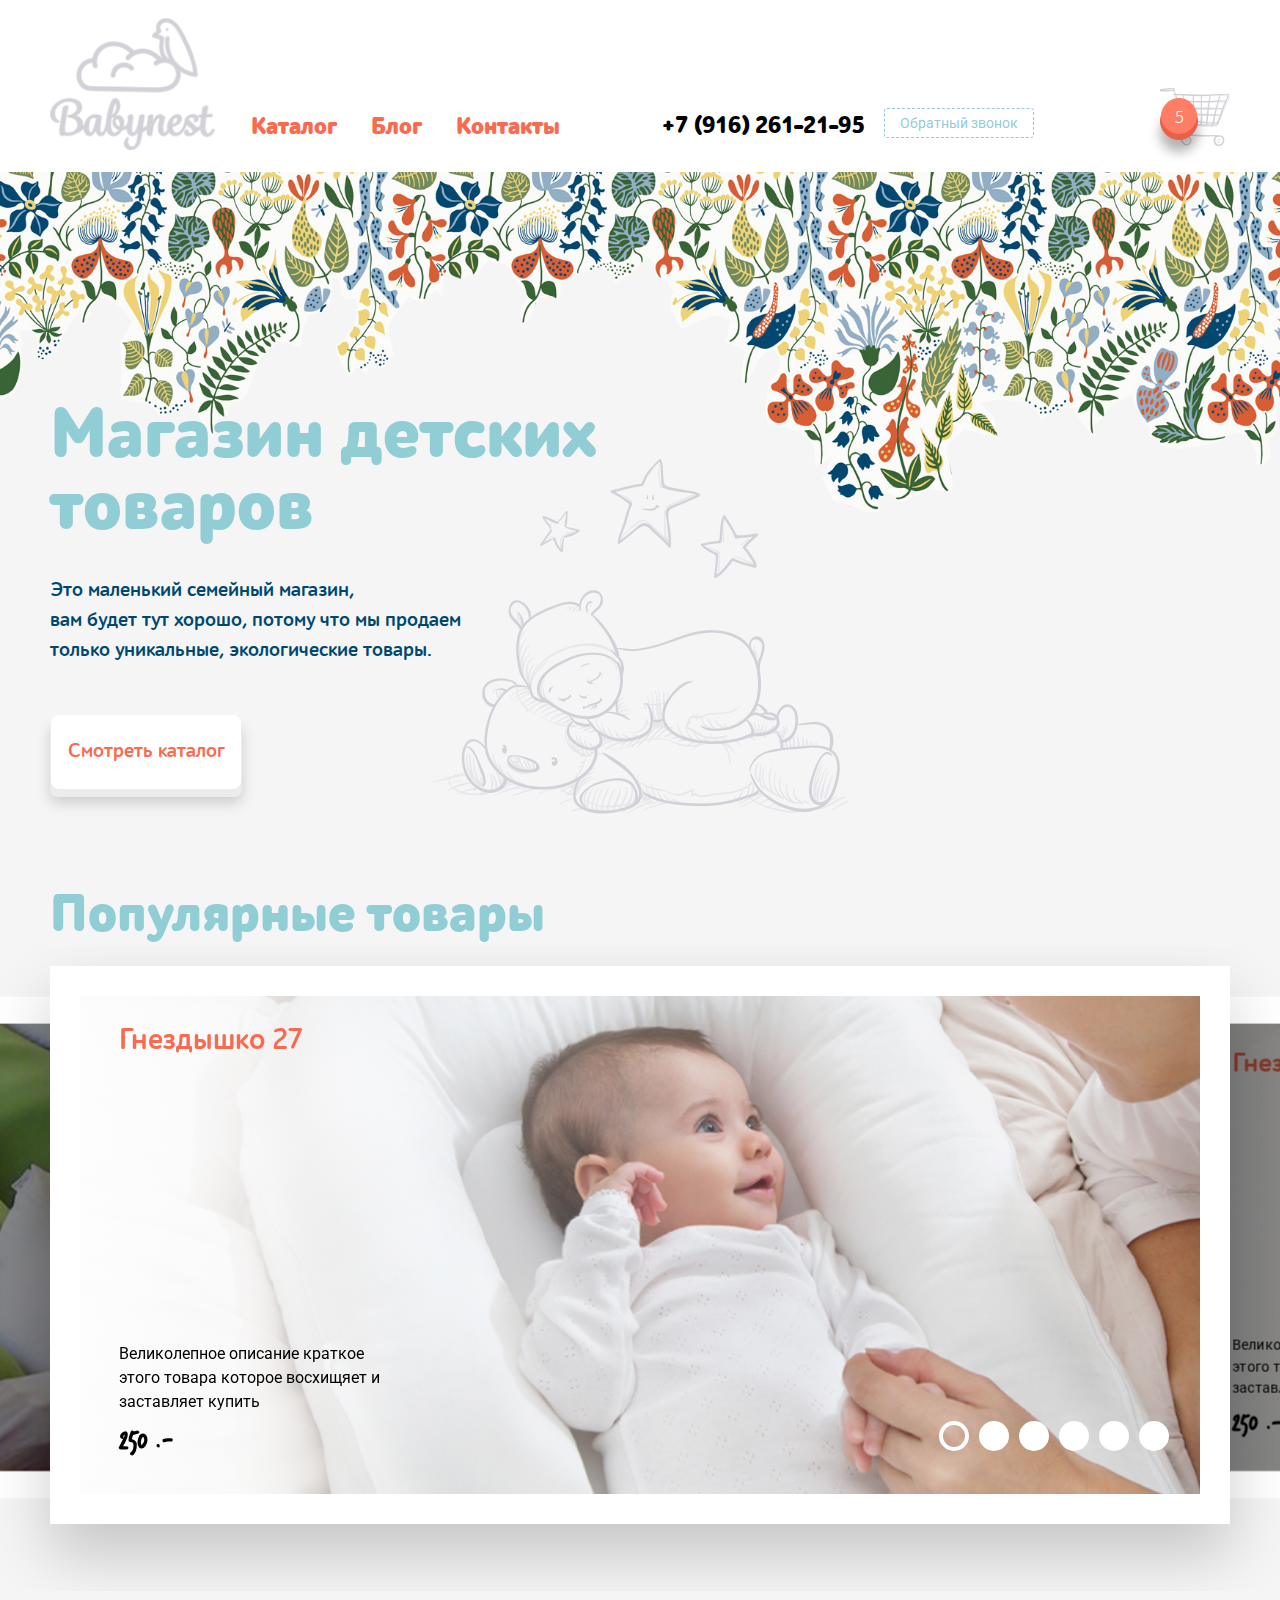
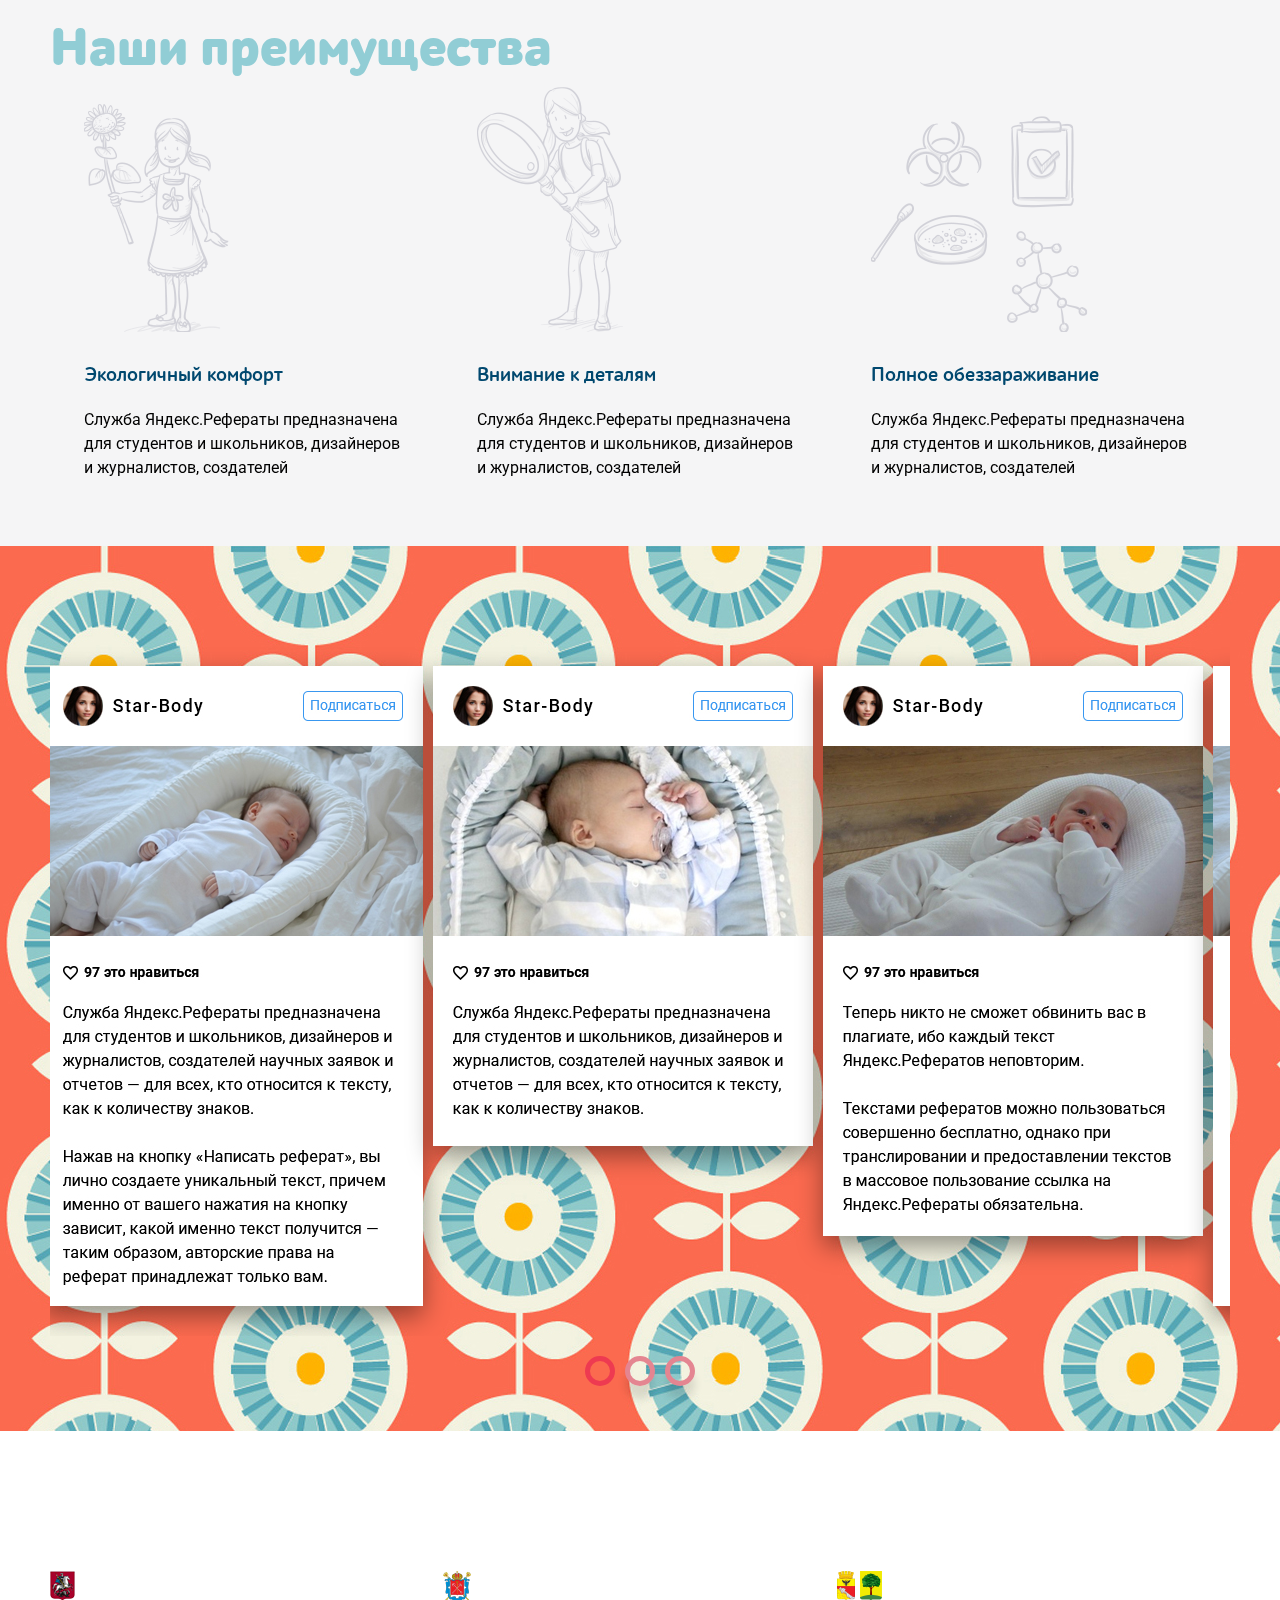
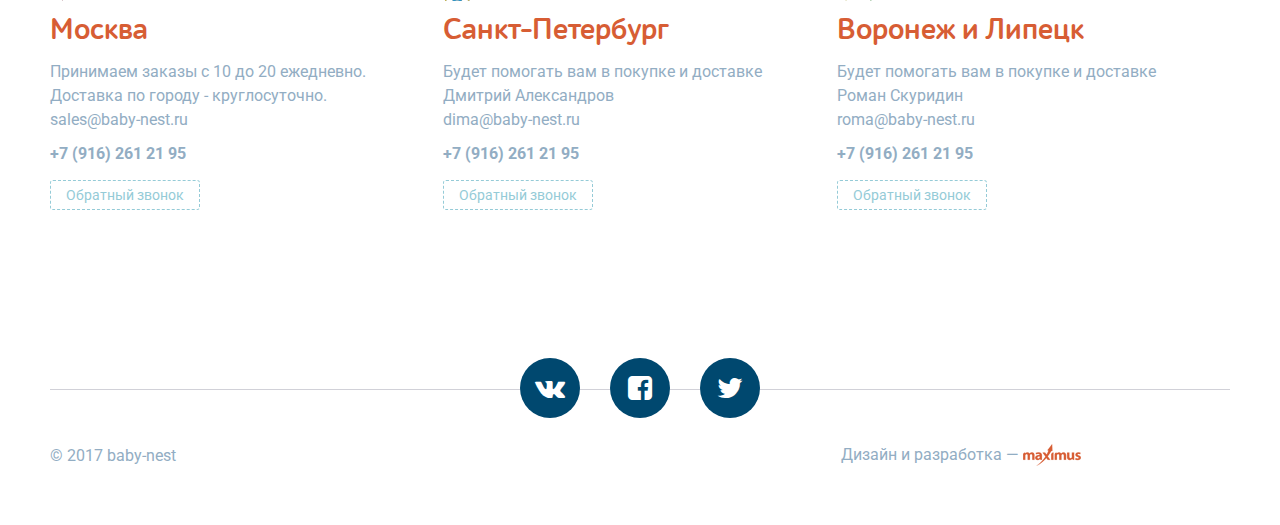
==== index.html @ c5a1c2c8 "Baby Nest" ====
<!DOCTYPE html>

<html lang="ru">

<head>

	<meta charset="utf-8">
	<meta http-equiv="X-UA-Compatible" content="IE=edge" >
	<meta name="viewport" content="width=device-width, initial-scale=1.0">
	<meta name="description" content="">
	<link href="https://fonts.googleapis.com/css?family=Roboto:400,500,700" rel="stylesheet">
	<link rel="stylesheet" type="text/css" href="css/style.css">
	<link rel="stylesheet" href="vendors/css/swiper.css">
	<link rel="stylesheet" type="text/css" href="css/responsive.css">
	<link rel="stylesheet" type="text/css" href="vendors/css/jquery.mCustomScrollbar.css">
	<link rel="stylesheet" type="text/css" href="vendors/css/animate.css">
	<!-- <link rel="stylesheet" href="vendors/css/swiper.css"> -->
	<link rel="stylesheet" type="text/css" href="css/font-awesome.css">	
	<link rel="stylesheet" type="text/css" href="slick/slick.css">
	<link rel="stylesheet" href="vendors/css/select2.css" >
	<script type="text/javascript" src="vendors/js/jquery.js"></script>
	<script type="text/javascript" src="vendors/js/swiper.js"></script>
	<script type="text/javascript" src="slick/slick.js"></script>
	<script type="text/javascript" src="vendors/js/placeholders.js"></script>
	<script type="text/javascript" src="vendors/js/isotope-docs.min.js"></script>
	<script type="text/javascript" src="vendors/js/jquery.mCustomScrollbar.concat.min.js"></script>
	<script src="vendors/js/select2.js"></script>
	<script type="text/javascript" src="vendors/js/wow.min.js"></script>
	<script>new WOW().init();</script>
	<link rel="icon" type="image/png" href="favicon/favicon.ico" sizes="16x16">	
	<title>Baby Nest</title>

</head>

<body>

<div class="wrapper">

	<!-- Header -->

	<header>

		<div class="header">

			<div class="row offset-ziro">
				
				<div class="col col-1">

					<a href="#" class="logo">
						<img src="img/logo.png" alt="">
					</a>

				</div>

				<div class="col col-2">
				
					<div class="main-nav-block scroll">
						<ul class="main-nav">
							<li><a href="#">Каталог</a></li>
							<li><a href="#">Блог</a></li>
							<li><a href="#">Контакты</a></li>
						</ul>
					</div>

					<div class="respmenubtn-box">									
						<button class="respmenubtn">							
							<span></span>
							<span></span>
							<span></span>
						</button>
					</div>

				</div>

				<div class="col col-3">
				
					<a class="tel-link" href="tel:+79162612195">+7 (916) 261-21-95</a>
					<button type="button" class="call-back-btn show_popup" data-popup = "callback_popup">Обратный звонок</button>

				</div>

				<div class="col col-4">
				
					<a href="#" class="bascket-block">
						<div class="count-bascket-googds">
							<div class="inner-circle">
								<p class="count-googds">5</p>
							</div>
						</div>
						<i class="bascket-icon"></i>
					</a>

				</div>

			</div>

		</div>
								
	</header>

	<!-- /Header -->

	<!-- Popups -->

	<div class="popups-section">
		<div class="popup-bg"></div>
		<div class="popup-block offset-ziro" data-popup-name="callback_popup">
			<div class="center-block">
				<div class="popup scroll">

					<h2>Перезвонить?</h2>

					<h3>Ваши данные:</h3>

					<div class="input-field">
						<input type="text" placeholder="ФИО">
					</div>

					<div class="input-field">
						<input type="tel" placeholder="Телефон">
					</div>

					<div class="radio_btns-block">
						
						<h3>Желательное время звонка:</h3>

						<div class="radio-box">									
							<input type="radio" name="delivery_method_1" id="callback_popup_radio_1">
							<label for="callback_popup_radio_1">В певрвой половине дня</label>
						</div>

						<div class="radio-box">								
							<input type="radio" name="delivery_method_1" id="callback_popup_radio_2" checked>
							<label for="callback_popup_radio_2">Во второй</label>
						</div>

					</div>

					<div class="card-btns z-2">
						<a href="#" class="transparent-pill">Отмена</a>
						<a href="#" class="white-pill"><span>Отправить</span></a>
					</div>

				</div>
			</div>
		</div>
	</div>

	<!-- /Popups -->

		<!-- Content -->
			<div class="content">

			<!-- Section 1 Main Page -->

				<section class="promo-sect padding-ziro">
					
					<div class="shape-sect-box">
						<div class="moving_bg"></div>
					</div>

					<div class="row">

						<div class="h1-group">
							<h1>Магазин детских<br> товаров</h1>
							<p class="h1-descript">Это маленький семейный магазин,<br /> вам будет тут хорошо, потому что мы продаем только уникальные, экологические товары.</p>

							<a href="#" class="white-pill"><span>Смотреть каталог</span></a>

						</div>

					</div>

					<div class="float-img-box">
						<img class="float-elem" src="img/float_images/image_01.png" alt="" />
					</div>

				</section>

			<!-- /Section 1 Main Page -->

			<!-- Section 2 Main Page -->

				<section class="main-slider-sect">

					<div class="row">
						<h2>Популярные товары</h2>
					</div>					

					<div class="main-slider-box swiper-container">

						<div class="main-slider swiper-wrapper">

							<a href="#" class="promo-block slide swiper-slide">
								<img src="img/main_slider/slide_01.jpg" alt="" />
								<div class="promo-block-content">
									<h3>Гнездышко 27</h3>
									<div class="bottom-block">
										<p>Великолепное описание краткое этого товара которое восхищяет и заставляет купить</p>
										<p class="good-price">250 .-</p>
									</div>
								</div>
							</a>

							<a href="#" class="promo-block slide swiper-slide">
								<img src="img/main_slider/slide_02.jpg" alt="" />
								<div class="promo-block-content">
									<h3>Гнездышко 27</h3>
									<div class="bottom-block">
										<p>Великолепное описание краткое этого товара которое восхищяет и заставляет купить</p>
										<p class="good-price">250 .-</p>
									</div>
								</div>
							</a>

							<a href="#" class="promo-block slide swiper-slide">
								<img src="img/main_slider/slide_03.jpg" alt="" />
								<div class="promo-block-content">
									<h3>Гнездышко 27</h3>
									<div class="bottom-block">
										<p>Великолепное описание краткое этого товара которое восхищяет и заставляет купить</p>
										<p class="good-price">250 .-</p>
									</div>
								</div>
							</a>

							<a href="#" class="promo-block slide swiper-slide">
								<img src="img/main_slider/slide_01.jpg" alt="" />
								<div class="promo-block-content">
									<h3>Гнездышко 27</h3>
									<div class="bottom-block">
										<p>Великолепное описание краткое этого товара которое восхищяет и заставляет купить</p>
										<p class="good-price">250 .-</p>
									</div>
								</div>
							</a>

							<a href="#" class="promo-block slide swiper-slide">
								<img src="img/main_slider/slide_02.jpg" alt="" />
								<div class="promo-block-content">
									<h3>Гнездышко 27</h3>
									<div class="bottom-block">
										<p>Великолепное описание краткое этого товара которое восхищяет и заставляет купить</p>
										<p class="good-price">250 .-</p>
									</div>
								</div>
							</a>

							<a href="#" class="promo-block slide swiper-slide">
								<img src="img/main_slider/slide_03.jpg" alt="" />
								<div class="promo-block-content">
									<h3>Гнездышко 27</h3>
									<div class="bottom-block">
										<p>Великолепное описание краткое этого товара которое восхищяет и заставляет купить</p>
										<p class="good-price">250 .-</p>
									</div>
								</div>
							</a>

						</div>

						<div class="swiper-pagination row"></div>

					</div>

				</section>

			<!-- /Section 2 Main Page -->

			<!-- Section 3 Main Page -->

				<section>

					<div class="row">

						<h2>Наши преимущества</h2>

						<div class="thumbnails advantages-thumbnails offset-ziro">

							<div class="thumbnail">
								<div class="inner">
									<div class="icon-box">
										<img src="img/float_images/image_02.png" alt="" />
									</div>
									<p class="p-1">Экологичный комфорт</p>
									<p>Служба Яндекс.Рефераты предназначена для студентов и школьников, дизайнеров и журналистов, создателей</p>
								</div>
							</div>

							<div class="thumbnail">
								<div class="inner">
									<div class="icon-box">
										<img src="img/float_images/image_03.png" alt="" />
									</div>
									<p class="p-1">Внимание к деталям</p>
									<p>Служба Яндекс.Рефераты предназначена для студентов и школьников, дизайнеров и журналистов, создателей</p>
								</div>
							</div>

							<div class="thumbnail">
								<div class="inner">
									<div class="icon-box">
										<img src="img/float_images/image_04.png" alt="" />
									</div>
									<p class="p-1">Полное обеззараживание</p>
									<p>Служба Яндекс.Рефераты предназначена для студентов и школьников, дизайнеров и журналистов, создателей</p>
								</div>
							</div>

						</div>

					</div>

				</section>

			<!-- /Section 3 Main Page -->

			<!-- Section 4 Main Page -->

				<section class="feedback-sect">

					<div class="row">

 						<div class="feedback_slider-block">

							<div class="feedback_slider feedback_slider_1">

								<div class="slide">									
									<img src="img/feedback_slider/image_01.jpg" alt="" />
								</div>

								<div class="slide">
									<img src="img/feedback_slider/image_02.jpg" alt="" />
								</div>

								<div class="slide">
									<img src="img/feedback_slider/image_03.jpg" alt="" />
								</div>

								<div class="slide">									
									<img src="img/feedback_slider/image_01.jpg" alt="" />
								</div>

								<div class="slide">
									<img src="img/feedback_slider/image_02.jpg" alt="" />
								</div>

								<div class="slide">
									<img src="img/feedback_slider/image_03.jpg" alt="" />
								</div>
								
							</div>

						</div>

					</div>

				</section>

			<!-- /Section 4 Main Page -->

			<!-- Section 5 Main Page -->

				<section class="contacts-sect">

					<div class="row">

						<div class="thumbnails contacts-thumbnails offset-ziro">
							
							<div class="thumbnail">
								<div class="inner">
									<div>
										<div class="city-coat-box">
											<img src="img/contacts/city_coat_01.png" alt="">
										</div>
									</div>
									<div class="contacts-th-contacts">
										<p class="p-1">Москва</p>
										<p>Принимаем заказы с 10 до 20 ежедневно. Доставка по городу - круглосуточно.<br /> <a href="mailto:sales@baby-nest.ru">sales@baby-nest.ru</a></p>
										<a href="tel:+79162612195" class="contact-th-link">+7 (916) 261 21 95</a>
										<br />
										<button type="button" class="call-back-btn">Обратный звонок</button>
									</div>
								</div>
							</div>

							<div class="thumbnail">
								<div class="inner">
									<div>
										<div class="city-coat-box">
											<img src="img/contacts/city_coat_02.png" alt="">
										</div>
									</div>
									<div class="contacts-th-contacts">
										<p class="p-1">Санкт-Петербург</p>
										<p>Будет помогать вам в покупке и доставке Дмитрий Александров<br /> <a href="mailto:dima@baby-nest.ru">dima@baby-nest.ru</a></p>
										<a href="tel:+79162612195" class="contact-th-link">+7 (916) 261 21 95</a>
										<br />
										<button type="button" class="call-back-btn">Обратный звонок</button>
									</div>
								</div>
							</div>

							<div class="thumbnail">
								<div class="inner">
									<div>
										<div class="city-coat-box">
											<img src="img/contacts/city_coat_03.png" alt="">
										</div>
										<div class="city-coat-box">
											<img src="img/contacts/city_coat_04.png" alt="">
										</div>
									</div>
									<div class="contacts-th-contacts">
										<p class="p-1">Воронеж и Липецк</p>
										<p>Будет помогать вам в покупке и доставке Роман Скуридин<br /> <a href="mailto:sales@baby-nest.ru">roma@baby-nest.ru</a></p>
										<a href="tel:+79162612195" class="contact-th-link">+7 (916) 261 21 95</a>
										<br />
										<button type="button" class="call-back-btn">Обратный звонок</button>
									</div>
								</div>
							</div>

						</div>

					</div>

				</section>

			<!-- /Section 5 Main Page -->

			</div>
		<!-- /Content -->

		<!-- Footer -->

		<footer>
			
			<div class="footer">
				
				<div class="row">

					<div>
						
						<ul class="socials-list">
							<li><a href="#"><i class="fa fa-vk" aria-hidden="true"></i></a></li>
							<li><a href="#"><i class="fa fa-facebook-square" aria-hidden="true"></i></a></li>
							<li><a href="#"><i class="fa fa-twitter" aria-hidden="true"></i></a></li>
						</ul>

					</div>

					<div class="bottom-row offset-ziro">
						<div class="col col-1">
							<p>&copy; 2017 baby-nest</p>
						</div>
						<div class="col col-2">
							<p>Дизайн и разработка — <a href="#" class="maximus"></a></p>
						</div>
					</div>

				</div>

			</div>			

		</footer>

		<!-- /Footer -->

		<script src="js/scripts.js"></script>

		<script>

			(function($){

				$(window).on("load",function(){

					$(".scroll").mCustomScrollbar();

				});

			})(jQuery);	

			 var mySwiper = new Swiper('.swiper-container', {
			    loop: true,
			    speed: 1400,
			    pagination: $(".swiper-pagination"),
			    paginationClickable: true,
			    effect: 'coverflow',
		        grabCursor: true,
		        centeredSlides: true,
		        slidesPerView: 'auto',
		        coverflow: {
		            rotate: 0,
		            stretch: 0,
		            depth: 135,
		            modifier: 1,
		            slideShadows : true
		        }
			  });

			 $(".feedback_slider_1").not('.slick-initialized').slick({
				dots: true,
				arrows: false,
				speed: 800,
				slidesToShow: 3,
				slidesToScroll: 2,
				autoplay: true,
				autoplaySpeed: 7000,
				 responsive: [
				    {
				      breakpoint: 1200,
				      settings: {
				        slidesToShow: 2,
				        slidesToScroll: 1
				      }
				    },
				    {
				      breakpoint: 480,
				      settings: {
				        slidesToShow: 1,
				        slidesToScroll: 1
				      }
				    }
				  ]
			});

		</script>
	
	</div>

</body>
</html>
---- css/style.css ----
@charset "utf-8";

/*------------------*/
/*-- Fonts --*/
/*------------------*/

@font-face {
    font-family: "ALSSchlangesans";
    src: url("../fonts/ALSSchlangesans.eot");
    src: url("../fonts/ALSSchlangesans.eot?#iefix") format("embedded-opentype"),
        url("../fonts/ALSSchlangesans.woff2") format("woff2"),
        url("../fonts/ALSSchlangesans.woff") format("woff"),
        url("../fonts/ALSSchlangesans.ttf") format("truetype"),
        url("../fonts/ALSSchlangesans.svg#ALSSchlangesans") format("svg");
    font-weight: normal;
    font-style: normal;
}


@font-face {
    font-family: "ALSSchlangesans";
    src: url("../fonts/ALSSchlangesans-Black.eot");
    src: url("../fonts/ALSSchlangesans-Black.eot?#iefix") format("embedded-opentype"),
        url("../fonts/ALSSchlangesans-Black.woff2") format("woff2"),
        url("../fonts/ALSSchlangesans-Black.woff") format("woff"),
        url("../fonts/ALSSchlangesans-Black.ttf") format("truetype"),
        url("../fonts/ALSSchlangesans-Black.svg#ALSSchlangesans-Black") format("svg");
    font-weight: 900;
    font-style: normal;
}

@font-face {
    font-family: "ALSSchlangesans";
    src: url("../fonts/ALSSchlangesans-Bold.eot");
    src: url("../fonts/ALSSchlangesans-Bold.eot?#iefix") format("embedded-opentype"),
        url("../fonts/ALSSchlangesans-Bold.woff2") format("woff2"),
        url("../fonts/ALSSchlangesans-Bold.woff") format("woff"),
        url("../fonts/ALSSchlangesans-Bold.ttf") format("truetype"),
        url("../fonts/ALSSchlangesans-Bold.svg#ALSSchlangesans-Bold") format("svg");
    font-weight: bold;
    font-style: normal;
}

@font-face {
    font-family: "Verveine Corp";
    src: url("../fonts/VerveineCorp.eot");
    src: url("../fonts/VerveineCorp.eot?#iefix") format("embedded-opentype"),
        url("../fonts/VerveineCorp.woff2") format("woff2"),
        url("../fonts/VerveineCorp.woff") format("woff"),
        url("../fonts/VerveineCorp.ttf") format("truetype"),
        url("../fonts/VerveineCorp.svg#VerveineCorp") format("svg");
    font-weight: normal;
    font-style: normal;
}



/*-------------------------------------------*/
/* BASIC SETUP */
/*-------------------------------------------*/

* {
    margin: 0;
    padding: 0;
    -webkit-box-sizing: border-box;
    -moz-box-sizing: border-box;
    box-sizing: border-box;
}

html {
    color: #000000;
    font-size: 13px;
    line-height: 21px;
}


html,
body {
    min-height: 100%;
    min-width: 100%;
}

body {
    font-size: 15px;
    line-height: 20px;
    color: #333333;
    background: rgba(245, 245, 246, 1);
}

.wrapper {
    min-height: 100%;
    min-width: 100%;
    position: relative;
    z-index: 2;
}

.content {
    display: block;
    position: relative;
    height: 100%;
    min-height: 100%;
    min-width: 100%;
}

.floats-elements {
    display: block;
    width: 100%;
    height: 100%;
    position: absolute;
    top: 0;
    left: 0;
    overflow: hidden;
}


.clearfix:after {
    content: "."; 
    display: block; 
    height: 0; 
    clear: both; 
    visibility: hidden;
}

.clearfix {display: inline-block;}

* html .clearfix {height: 1%;}
.clearfix {display: block;}

* html .clearfix             { zoom: 1; }
*:first-child+html .clearfix { zoom: 1; }



::-webkit-input-placeholder {color:#ffffff;}
::-moz-placeholder          {color:#ffffff;}
:-moz-placeholder           {color:#ffffff;}
:-ms-input-placeholder      {color:#ffffff;}

input,
textarea,
button,
select,
a,
img {
    outline: none;
}

select {
    -webkit-appearance: none;
    appearance: none;
    text-indent: 0.01px;
    text-overflow: "";
}

select.padding-ziro {
    padding: 0;
}

*::-ms-expand { display: none; }

input::-webkit-outer-spin-button,
input::-webkit-inner-spin-button {
    -webkit-appearance: none;
}

input[type="number"] {
    -moz-appearance: textfield;
}

textarea {
    resize: none;
    overflow: auto;
}

input::-webkit-input-placeholder       {opacity: 1; transition: opacity .3s ease;}
input::-moz-placeholder                {opacity: 1; transition: opacity .3s ease;}
input:-moz-placeholder                 {opacity: 1; transition: opacity .3s ease;}
input:-ms-input-placeholder            {opacity: 1; transition: opacity .3s ease;}
input:focus::-webkit-input-placeholder {opacity: 0; transition: opacity .3s ease;}
input:focus::-moz-placeholder          {opacity: 0; transition: opacity .3s ease;}
input:focus:-moz-placeholder           {opacity: 0; transition: opacity .3s ease;}
input:focus:-ms-input-placeholder      {opacity: 0; transition: opacity .3s ease;}

textarea::-webkit-input-placeholder       {opacity: 1; transition: opacity .3s ease;}
textarea::-moz-placeholder                {opacity: 1; transition: opacity .3s ease;}
textarea:-moz-placeholder                 {opacity: 1; transition: opacity .3s ease;}
textarea:-ms-input-placeholder            {opacity: 1; transition: opacity .3s ease;}
textarea:focus::-webkit-input-placeholder {opacity: 0; transition: opacity .3s ease;}
textarea:focus::-moz-placeholder          {opacity: 0; transition: opacity .3s ease;}
textarea:focus:-moz-placeholder           {opacity: 0; transition: opacity .3s ease;}
textarea:focus:-ms-input-placeholder      {opacity: 0; transition: opacity .3s ease;}

.animation-delay-onload {
    -webkit-animation-delay: 1s;
    -moz-animation-delay: 1s;
    -o-animation-delay: 1s;
    animation-delay: 1s;
}

.animation-delay {
    -webkit-animation-delay: .3s;
    -moz-animation-delay: .3s;
    -o-animation-delay: .3s;
    animation-delay: .3s;
}

/*-------------------------------------------*/
/* ----- DEFAULT STYLES ------ */
/*-------------------------------------------*/

section {
    position: relative;
    padding: 30px 0;
    z-index: 2;
}

h1 {
    font-family: "ALSSchlangesans", Verdana, Arial, sans-serif;
    font-size: 72px;
    line-height: 72px;
    font-weight: 900;
    color: #91cdd5;
    padding: 5px 0;
}

h2 {
    font-family: "ALSSchlangesans", Verdana, Arial, sans-serif;
    font-size: 54px;
    line-height: 59px;
    font-weight: 900;
    color: #91cdd5;
}

p {
    font-family: "Roboto", Verdana, Arial, sans-serif;
    font-size: 16px;
    line-height: 24px;
    font-weight: normal;
    color: #000000;
    padding: 12px 0;
}

p.date {
    font-weight: bold;
}

ol li {
    font-family: "Roboto", Verdana, Arial, sans-serif;
    font-size: 16px;
    line-height: 23px;
    font-weight: normal;
    color: #000000;
    padding: 11px 0;
}

ol li:before {
    display: inline-block;
    vertical-align: top;
    content: "";
    width: 16px;
    height: 12px;
    position: relative;
    top: 3px;
    margin: 0 8px 0 0;
    background-image: url(../img/list_style_mark_sprite.png);
    background-position: left -3px;
    background-repeat: no-repeat;
}

ol li:nth-child(4n+1):before {
    background-position: left -3px;
}

ol li:nth-child(4n+2):before {
    background-position: left -75px;
}

ol li:nth-child(4n+3):before {
    background-position: left -195px;
}

ol li:nth-child(4n+4):before {
    background-position: left -290px;
}

li {
    list-style: none;
}

a {
    text-decoration: none;
}

img {
    outline: none;
    border: 1px solid transparent;
    border: 1px solid transparent;
    border-width: 0;
    border: none;
}

button:hover,
button:active,
a:hover,
a:active {
    -webkit-tap-highlight-color: rgba(0,0,0,0); 
    -webkit-tap-highlight-color: transparent;
}

select {
    position: relative;
    z-index: 2;
}

/*-------------------------------------------*/
/* ----- REUSABLE COMPONENTS ------ */
/*-------------------------------------------*/

.row {
    padding: 0;
    max-width: 1180px;
    margin: 0 auto;
}

.offset-ziro {
    font-size: 0;
    line-height: 0;
}

.left {
    float: left;
}

.right {
    float: right;
}

.align-center {
    text-align: center;
}

.z-2 {
    position: relative;
    z-index: 2;
}

.bottom-shadow {
    /*background: rgba(245, 245, 246, 1);*/
    position: relative;
    padding-bottom: 0;
}

.bottom-shadow .row {
    position: relative;
    z-index: 2;
    padding-bottom: 81px;
    background: rgba(245, 245, 246, 1);
}

.bottom-shadow:after {
    display: block;
    content: "";
    width: 84%;
    max-width: 980px;
    height: 20px;
    border-radius: 50%;
    position: relative;
    bottom: 11px;
    margin: 0 auto;
    background: -moz-linear-gradient(top, rgba(0,0,0,0.15) 0%, rgba(0,0,0,0.1) 30%, rgba(0,0,0,0) 100%);
    background: -webkit-linear-gradient(top, rgba(0,0,0,0.15) 0%,rgba(0,0,0,0.1) 30%,rgba(0,0,0,0) 100%);
    background: linear-gradient(to bottom, rgba(0,0,0,0.15) 0%,rgba(0,0,0,0.1) 30%,rgba(0,0,0,0) 100%);
    filter: progid:DXImageTransform.Microsoft.gradient( startColorstr='#4d000000', endColorstr='#00000000',GradientType=0 );
}

/*-- Breadcrumbs --*/

.breadcrumbs-sect {
    padding-top: 2px;
    padding-bottom: 5px;
}

.breadcrumbs-list {

}

.breadcrumbs-list li {
    display: inline-block;
    vertical-align: top;
}

.breadcrumbs-list li:after {
    display: inline-block;
    vertical-align: baseline;
    margin: 0 1px 0 3px;
    content: "\2f";
    font-family: "Roboto", Verdana, Arial, sans-serif;
    font-size: 14px;
    line-height: 14px;
    font-weight: normal;
    color: #92adc3;
}

.breadcrumbs-list li a {
    font-family: "Roboto", Verdana, Arial, sans-serif;
    font-size: 14px;
    line-height: 14px;
    font-weight: normal;
    color: #92adc3;
    margin: 5px 0;
    border-bottom: 1px solid transparent;

    -webkit-transition-property: border-bottom;
    -webkit-transition-duration: .3s;
    -webkit-transition-timing-function: ease;

    -moz-transition-property: border-bottom;
    -moz-transition-duration: .3s;
    -moz-transition-timing-function: ease;

    -ms-transition-property: border-bottom;
    -ms-transition-duration: .3s;
    -ms-transition-timing-function: ease;

    -o-transition-property: border-bottom;
    -o-transition-duration: .3s;
    -o-transition-timing-function: ease;

    transition-property: border-bottom;
    transition-duration: .3s;
    transition-timing-function: ease;
}

.breadcrumbs-list li a:link,
.breadcrumbs-list li a:visited {
    border-bottom: 1px solid transparent;
}

.breadcrumbs-list li a.active,
.breadcrumbs-list li a:active {
    border-bottom: 1px solid #92adc3;
}

.breadcrumbs-list li a:hover {
    border-bottom: 1px solid #92adc3;
}

/*-- /Breadcrumbs --*/

/*-- Slick Pagination --*/

.slick-dots {
    display: block;
    width: 100%;
    padding: 30px 0px;
    text-align: center;
}

.slick-dots li {
    display: inline-block;
    vertical-align: top;
    opacity: 1;
    width: 30px;
    height: 30px;
    cursor: pointer;
    margin: 5px;
    cursor: pointer;
    -webkit-border-radius: 50%;
    -moz-border-radius: 50%;
    -ms-border-radius: 50%;
    -o-border-radius: 50%;
    border-radius: 50%;
    border: 4px solid #ffffff;
    background: rgba(255, 255, 255, 1);
    -webkit-box-shadow: 0px 13px 8px 0px rgba(0, 0, 0, .11);
    -moz-box-shadow: 0px 13px 8px 0px rgba(0, 0, 0, .11);
    box-shadow: 0px 13px 8px 0px rgba(0, 0, 0, .11);
}

.slick-dots li button {
    display: block;
    width: 22px;
    height: 22px;
    cursor: pointer;
    font-size: 0;
    line-height: 0;
    border: 1px solid transparent;
    background: transparent;
}

.slick-dots li.slick-active {
    background: rgba(255, 255, 255, 0);
    box-shadow: none;

}

/*-- /Slick Pagination --*/

/*-------------------------------------------*/
/* ----- HEADER ------ */
/*-------------------------------------------*/

.header {
    background: rgba(255, 255, 255, 1);
    padding: 15px 0 25px 0;
    position: relative;
    z-index: 12;
}

.header .col {
    display: inline-block;
    vertical-align: bottom;
}

.header .col-1 {
    width: 17%;
}

.header .col-2 {
    width: 39%;
}

.header .col-3 {
    width: 34%;
}

.header .col-4 {
    vertical-align: bottom;
    width: 10%;
    text-align: right;
}

.logo-box {

}

.logo {
    display: block;
    width: 100%;
    max-width: 170px;
    position: relative;
    top: 3px;
}

.logo img {
    display: block;
    width: 100%;
    height: auto;
}

.main-nav {
    overflow: hidden;
}

.main-nav {
    margin: 0 0 0 -17px;
}

.main-nav li {
    display: inline-block;
    vertical-align: bottom;
    padding: 5px 17px;
}

.main-nav li a {
    font-family: "ALSSchlangesans", Verdana, Arial, sans-serif;
    font-size: 24px;
    line-height: 28px;
    font-weight: 900;
    color: #fb6a4f;

    -webkit-transition-property: color;
    -webkit-transition-duration: .3s;
    -webkit-transition-timing-function: ease;

    -moz-transition-property: color;
    -moz-transition-duration: .3s;
    -moz-transition-timing-function: ease;

    -ms-transition-property: color;
    -ms-transition-duration: .3s;
    -ms-transition-timing-function: ease;

    -o-transition-property: color;
    -o-transition-duration: .3s;
    -o-transition-timing-function: ease;

    transition-property: color;
    transition-duration: .3s;
    transition-timing-function: ease;
}

.main-nav li a:link,
.main-nav li a:visited {
    color: #fb6a4f;
}

.main-nav li a.active,
.main-nav li a:active {
    color: #92cdd3;
}

.main-nav li a:hover {
    color: #92cdd3;
}

.tel-link {
    display: inline-block;
    vertical-align: bottom;
    cursor: pointer;
    margin: 5px 10px;
    font-family: "ALSSchlangesans", Verdana, Arial, sans-serif;
    font-size: 24px;
    line-height: 30px;
    font-weight: 900;
    color: #000000;

    -webkit-transition-property: color;
    -webkit-transition-duration: .3s;
    -webkit-transition-timing-function: ease;

    -moz-transition-property: color;
    -moz-transition-duration: .3s;
    -moz-transition-timing-function: ease;

    -ms-transition-property: color;
    -ms-transition-duration: .3s;
    -ms-transition-timing-function: ease;

    -o-transition-property: color;
    -o-transition-duration: .3s;
    -o-transition-timing-function: ease;

    transition-property: color;
    transition-duration: .3s;
    transition-timing-function: ease;
}

.tel-link:link,
.tel-link:visited {
    color: #000000;
}

.tel-link.active,
.tel-link:active {
    color: #95cbd7;
}

.tel-link:hover {
    color: #95cbd7;
}

.call-back-btn {
    display: inline-block;
    vertical-align: bottom;
    cursor: pointer;
    margin: 5px 10px;
    padding: 4px 15px;
    font-family: "Roboto", Verdana, Arial, sans-serif;
    font-size: 14px;
    line-height: 20px;
    font-weight: normal;
    color: #95cbd7;
    background: rgba(149, 203, 215, 0);
    border: 1px dashed #95cbd7;
    -webkit-border-radius: 3px;
    -moz-border-radius: 3px;
    -ms-border-radius: 3px;
    -o-border-radius: 3px;
    border-radius: 3px;

    -webkit-transition-property: color, border, background;
    -webkit-transition-duration: .3s;
    -webkit-transition-timing-function: ease;

    -moz-transition-property: color, border, background;
    -moz-transition-duration: .3s;
    -moz-transition-timing-function: ease;

    -ms-transition-property: color, border, background;
    -ms-transition-duration: .3s;
    -ms-transition-timing-function: ease;

    -o-transition-property: color, border, background;
    -o-transition-duration: .3s;
    -o-transition-timing-function: ease;

    transition-property: color, border, background;
    transition-duration: .3s;
    transition-timing-function: ease;
}

.call-back-btn:link,
.call-back-btn:visited {
    color: #95cbd7;
    border: 1px dashed #95cbd7;
    background: rgba(149, 203, 215, 0);
}

.call-back-btn.active,
.call-back-btn:active {
    color: #ffffff;
    border: 1px solid #95cbd7;
    background: rgba(149, 203, 215, 1);
}

.call-back-btn:hover {
    color: #ffffff;
    border: 1px solid #95cbd7;
    background: rgba(149, 203, 215, 1);
}

.header .call-back-btn {
    position: relative;
    top: -4px;
}

.bascket-block {
    display: inline-block;
    vertical-align: middle;
    position: relative;
}

.count-bascket-googds {
    display: block;
    width: 38px;
    height: 38px;
    padding: 4px;
    position: absolute;
    top: 15px;
    left: 0;
    background: rgba(234, 95, 69, 1);
    border: 1px solid #ea5f45;
    -webkit-border-radius: 50%;
    -moz-border-radius: 50%;
    -ms-border-radius: 50%;
    -o-border-radius: 50%;
    border-radius: 50%;
    -webkit-box-shadow: 0 12px 12px 0 rgba(0, 0, 0, .3);
    -moz-box-shadow: 0 12px 12px 0 rgba(0, 0, 0, .3);
    -ms-box-shadow: 0 12px 12px 0 rgba(0, 0, 0, .3);
    -o-box-shadow: 0 12px 12px 0 rgba(0, 0, 0, .3);
    box-shadow: 0 12px 12px 0 rgba(0, 0, 0, .3);
}

.count-bascket-googds .inner-circle {
    display: block;
    width: 100%;
    height: 100%;
    position: absolute;
    top: -5px;
    left: 0;
    text-align: center;
    background: rgba(255, 125, 101, 1);
    border: 1px solid #ff7d65;
    -webkit-border-radius: 50%;
    -moz-border-radius: 50%;
    -ms-border-radius: 50%;
    -o-border-radius: 50%;
    border-radius: 50%;
}

.count-bascket-googds .count-googds {
    font-family: "ALSSchlangesans", Verdana, Arial, sans-serif;
    font-size: 18px;
    line-height: 20px;
    font-weight: normal;
    color: #ffffff;
    padding: 9px 0;
}

.bascket-icon {
    display: block;
    width: 70px;
    height: 60px;
    background-image: url(../img/bascket_icon.png);
    background-size: 100%;
    background-repeat: no-repeat;
    background-position: center;
}


/* ----- Responsive Menu Button ------ */

.respmenubtn-box {
    display: none;
    width: 44%;
    text-align: center;
    position: relative;
    z-index: 11;
}

.respmenubtn {
    display: inline-block;
    vertical-align: middle;
    width: 37px;
    height: 35px;
    cursor: pointer;
    position: relative;
    top: 0;
    z-index: 8;
    background: transparent;
    border: 1px solid transparent;
}

.respmenubtn span {
    display: block;
    width: 35px;
    height: 4px;
    border: 1px solid #fb6a4f;
    background: rgba(251, 106, 79, 1);
    margin: 0 0 5px 0;
    -webkit-border-radius: 2px;
    -moz-border-radius: 2px;
    -ms-border-radius: 2px;
    -o-border-radius: 2px;
    border-radius: 2px;

    -webkit-transition-property: transform, border, background;
    -webkit-transition-duration: .3s;
    -webkit-transition-timing-function: ease;

    -moz-transition-property: transform, border, background;
    -moz-transition-duration: .3s;
    -moz-transition-timing-function: ease;

    -ms-transition-property: transform, border, background;
    -ms-transition-duration: .3s;
    -ms-transition-timing-function: ease;

    -o-transition-property: transform, border, background;
    -o-transition-duration: .3s;
    -o-transition-timing-function: ease;

    transition-property: transform, border, background;
    transition-duration: .3s;
    transition-timing-function: ease;
}

.respmenubtn span:last-child {
    margin: 0;
}

.respmenubtn:active {
    -webkit-tap-highlight-color: rgba(0,0,0,0); 
    -webkit-tap-highlight-color: transparent;
}

/*.respmenubtn.active {
    position: fixed;
    top: 3px;
    left: 2%;
}
*/
.respmenubtn:hover span {
    border: 1px solid #92cdd3;
    background: rgba(146, 205, 211, 1);
}

.respmenubtn.active span {
    position: relative;
    top: -1px;
    border: 1px solid #fb6a4f;
    background: rgba(251, 106, 79, 1);
}

.respmenubtn.active span:last-child {
    display: none;
}

.respmenubtn.active span:first-child {
    -webkit-transform: rotate(45deg);
    -moz-transform: rotate(45deg);
    -o-transform: rotate(45deg);
    transform: rotate(45deg);
    margin: 3px 0 0 0;
    position: relative;
    top: 3px;
}

.respmenubtn.active span:nth-child(2) {
    -webkit-transform: rotate(-45deg);
    -moz-transform: rotate(-45deg);
    -o-transform: rotate(-45deg);
    transform: rotate(-45deg);
}

/* ----- / Responsive Menu Button ------ */


/*-------------------------------------------*/
/* ----- CONTENT ------ */
/*-------------------------------------------*/

/*-- Section 1 Main Page --*/

.promo-sect {
    position: relative;
    padding-top: 225px;
}

.shape-sect-box {
    /*height: 415px;*/
    height: 90%;
    width: 100%;
    overflow: hidden;
    position: absolute;
    top: 0;
    left: 0;
}

.moving_bg {
    /*display: none;*/
    display: block;
    height: 100%;
    width: 110%;
    position: absolute;
    top: 0;
    left: 0;
    background-image: url(../img/shape_sect.png);
    background-repeat: no-repeat;
    background-size: 100%;
    -webkit-animation: horizontal_float 18s infinite;
    -moz-animation:    horizontal_float 18s infinite;
    -o-animation:      horizontal_float 18s infinite;
    animation:         horizontal_float 18s infinite;
}

@keyframes horizontal_float {
    0% {
        left: -9%;
    }

    50% {
        left: 0;
    }

    100% {
        left: -9%;
    }
}

@-webkit-keyframes horizontal_float {
    0% {
        left: -9%;
    }

    50% {
        left: 0;
    }

    100% {
        left: -9%;
    }
}

@-moz-keyframes horizontal_float {
    0% {
        left: -9%;
    }

    50% {
        left: 0;
    }

    100% {
        left: -9%;
    }
}

@-o-keyframes horizontal_float {
    0% {
        left: -9%;
    }

    50% {
        left: 0;
    }

    100% {
        left: -9%;
    }
}

.promo-sect .row {
    position: relative;
    z-index: 2;
}

.h1-group {

}

.h1-group h1 {

}

.h1-descript {
    display: block;
    max-width: 432px;
    font-family: "ALSSchlangesans", Verdana, Arial, sans-serif;
    font-size: 20px;
    line-height: 30px;
    font-weight: bold;
    color: #00486f;
    margin: 13px 0;
}

.white-pill {
    display: inline-block;
    vertical-align: top;
    min-width: 190px;
    margin: 30px 0;
    position: relative;
    background: rgba(236, 236, 236, 1);
    border: 1px solid transparent;
    font-family: "ALSSchlangesans", Verdana, Arial, sans-serif;
    font-size: 20px;
    line-height: 30px;
    font-weight: bold;
    color: #fb6a4f;
    text-align: center;
    -webkit-border-radius: 8px;
    -moz-border-radius: 8px;
    -ms-border-radius: 8px;
    -o-border-radius: 8px;
    border-radius: 8px;
    -webkit-box-shadow: 0px 6px 14px 0px rgba(0, 0, 0, .17);
    -moz-box-shadow: 0px 6px 14px 0px rgba(0, 0, 0, .17);
    box-shadow: 0px 6px 14px 0px rgba(0, 0, 0, .17);

    -webkit-transition-property: background, color, box-shadow, top;
    -webkit-transition-duration: .3s;
    -webkit-transition-timing-function: ease;

    -moz-transition-property: background, color, box-shadow, top;
    -moz-transition-duration: .3s;
    -moz-transition-timing-function: ease;

    -ms-transition-property: background, color, box-shadow, top;
    -ms-transition-duration: .3s;
    -ms-transition-timing-function: ease;

    -o-transition-property: background, color, box-shadow, top;
    -o-transition-duration: .3s;
    -o-transition-timing-function: ease;

    transition-property: background, color, box-shadow, top;
    transition-duration: .3s;
    transition-timing-function: ease;
}

.white-pill:hover {
    color: #ffffff;
    background: rgba(119, 171, 178, 1);
    -webkit-box-shadow: 0px 10px 18px 0px rgba(119, 171, 178, .5);
    -moz-box-shadow: 0px 10px 18px 0px rgba(119, 171, 178, .5);
    box-shadow: 0px 10px 18px 0px rgba(119, 171, 178, .5);
}

.white-pill:active {
    -webkit-box-shadow: 0px 5px 15px 0px rgba(119, 171, 178, .7);
    -moz-box-shadow: 0px 5px 15px 0px rgba(119, 171, 178, .7);
    box-shadow: 0px 5px 15px 0px rgba(119, 171, 178, .7);
}

.white-pill span {
    display: inline-block;
    vertical-align: top;
    min-width: 190px;
    padding: 22px 1%;
    position: relative;
    top: -7px;
    background: rgba(255, 255, 255, 1);
    -webkit-border-radius: 8px;
    -moz-border-radius: 8px;
    -ms-border-radius: 8px;
    -o-border-radius: 8px;
    border-radius: 8px;

    -webkit-transition-property: background;
    -webkit-transition-duration: .3s;
    -webkit-transition-timing-function: ease;

    -moz-transition-property: background;
    -moz-transition-duration: .3s;
    -moz-transition-timing-function: ease;

    -ms-transition-property: background;
    -ms-transition-duration: .3s;
    -ms-transition-timing-function: ease;

    -o-transition-property: background;
    -o-transition-duration: .3s;
    -o-transition-timing-function: ease;

    transition-property: background;
    transition-duration: .3s;
    transition-timing-function: ease;
}

.white-pill:hover span {
    background: rgba(145, 205, 213, 1);
}

.white-pill:active span {
    top: -2px;
}

.float-img-box {
    display: block;
    width: 415px;
    height: 368px;
    position: absolute;
    top: 50%;
    left: 50%;
    margin: -56px 0 0 -207px;
    -webkit-animation: vertical_float_elem_one 7s infinite;
    -moz-animation:    vertical_float_elem_one 7s infinite;
    -o-animation:      vertical_float_elem_one 7s infinite;
    animation:         vertical_float_elem_one 7s infinite;
}

@keyframes vertical_float_elem_one {
    0% {
        margin-top: -56px;
    }

    50% {
        margin-top: -26px;
    }

    100% {
        margin-top: -56px;
    }
}

@-webkit-keyframes vertical_float_elem_one {
    0% {
        margin-top: -56px;
    }

    50% {
        margin-top: -26px;
    }

    100% {
        margin-top: -56px;
    }
}

@-moz-keyframes vertical_float_elem_one {
    0% {
        margin-top: -56px;
    }

    50% {
        margin-top: -26px;
    }

    100% {
        margin-top: -56px;
    }
}

@-o-keyframes vertical_float_elem_one {
    0% {
        margin-top: -56px;
    }

    50% {
        margin-top: -26px;
    }

    100% {
        margin-top: -56px;
    }
}

.float-elem {
    display: block;
    width: 100%;
    height: auto;
}

.float_elem_1 {

}


/*-- /Section 1 Main Page --*/

/*-- Section 2 Main Page --*/

.main-slider-sect {
    padding: 30px 0 0 0;
}

/*.main-slider-sect + section {
    padding-top: 0;
}*/

.main-slider-box {
    width: 100%;
    height: 645px;
    /*max-width: 1520px;*/
    margin: 0 auto;
}

.main-slider {
  /*  display: inline-block;
    vertical-align: top;*/
    height: 645px;
}

.main-slider .promo-block .slide {
/*    display: block;
    width: 100 %;
    position: relative;
    overflow: hidden;
    max-width: 1180px;*/
    height: 510px;
    margin: 0;
    /*border: 30px solid #ffffff;*/
}

.main-slider .promo-block .promo-block-content {
    height: 510px;
}

.promo-block {
    display: block;
    width: 100%;
    margin: 0 0 60px 0;
    position: relative;
    overflow: hidden;
    max-width: 1180px;
    height: 440px;
    border: 30px solid #ffffff;
}

.promo-block:before {
    display: block;
    width: 100%;
    height: 100%;
    content: "";
    position: absolute;
    top: 0;
    left: 0;
    z-index: 2;
    background: -moz-linear-gradient(left, rgba(255,255,255,0.95) 0%, rgba(255,255,255,0.85) 15%, rgba(255,255,255,0.3) 33%, rgba(255,255,255,0) 100%);
    background: -webkit-linear-gradient(left, rgba(255,255,255,0.95) 0%, rgba(255,255,255,0.85) 15%,rgba(255,255,255,0.3) 33%,rgba(255,255,255,0) 100%);
    background: linear-gradient(to right, rgba(255,255,255,0.95) 0%, rgba(255,255,255,0.85) 15%,rgba(255,255,255,0.3) 33%,rgba(255,255,255,0) 100%);
    filter: progid:DXImageTransform.Microsoft.gradient( startColorstr="#e6ffffff", endColorstr="#00ffffff",GradientType=1 );
}

.promo-block img {
    display: block;
    min-width: 100%;
    min-height: 100%;
    position: absolute;
    top: 0;
    left: 0;

    -webkit-transition-property: transform;
    -webkit-transition-duration: 3s;
    -webkit-transition-timing-function: ease;

    -moz-transition-property: transform;
    -moz-transition-duration: 3s;
    -moz-transition-timing-function: ease;

    -ms-transition-property: transform;
    -ms-transition-duration: 3s;
    -ms-transition-timing-function: ease;

    -o-transition-property: transform;
    -o-transition-duration: 3s;
    -o-transition-timing-function: ease;

    transition-property: transform;
    transition-duration: 3s;
    transition-timing-function: ease;
}

.promo-block:hover img {
    -webkit-transform: scale(1.09);
    -moz-transform: scale(1.09);
    -ms-transform: scale(1.09);
    -o-transform: scale(1.09);
    transform: scale(1.09);
}

.promo-block .promo-block-content {
    display: block;
    width: 100%;
    height: 400px;
    z-index: 3;
    position: relative;
    top: 0;
    left: 0;
    padding: 0 0 0 3.5%;
}

.promo-block .promo-block-content h3 {
    font-family: "ALSSchlangesans", Verdana, Arial, sans-serif;
    font-size: 30px;
    line-height: 38px;
    font-weight: bold;
    color: #fb6a4f;
    padding: 26px 0 10px 0;
}

.promo-block .promo-block-content .bottom-block {
    display: block;
    width: 310px;
    position: absolute;
    bottom: 0;
    left: 0;
    padding: 0 0 59px 3.5%;
}

.main-slider .promo-block-content .bottom-block {
    bottom: 13px;
    left: 0;
    padding: 0 0 33px 3.5%;
}

.promo-block .bottom-block p {
    font-family: "Roboto", Verdana, Arial, sans-serif;
    font-size: 16px;
    line-height: 24px;
    font-weight: normal;
    color: #000000;
    padding: 6px 0;
}

.promo-block .bottom-block p.price {
    font-family: "Verveine Corp", Verdana, Arial, sans-serif;
    font-size: 28px;
    line-height: 34px;
    font-weight: bold;
    color: #000000;
    padding: 3px 0;
}

.main-slider p.good-price {
    font-family: "Verveine Corp", Verdana, Arial, sans-serif;
    font-size: 28px;
    line-height: 34px;
    font-weight: bold;
    color: #000000;
    padding: 3px 0;
}

/*-- /Section 2 Main Page --*/

/*-- Section 3 Main Page --*/

.advantages-thumbnails {

}

.advantages-thumbnails .thumbnail {
    display: inline-block;
    vertical-align: top;
    width: 33.33%;
    padding: 0 34px 30px 34px;
}

.advantages-thumbnails .inner {
    
}

.advantages-thumbnails .icon-box {
    display: block;
    width: 100%;
    height: 250px;
    overflow: hidden;
    margin: 2px 0 19px 0;
}

.advantages-thumbnails .icon-box img {
    display: block;
    height: auto;
    width: auto;
    position: relative;
    top: 0;
    -webkit-animation: vertical_float_elem_two 3s infinite;
    -moz-animation:    vertical_float_elem_two 3s infinite;
    -o-animation:      vertical_float_elem_two 3s infinite;
    animation:         vertical_float_elem_two 3s infinite;
}

@keyframes vertical_float_elem_two {
    0% {
        top: 0px;
    }

    50% {
        top: 15px;
    }

    100% {
        top: 0px;
    }
}

@-webkit-keyframes vertical_float_elem_two {
    0% {
        top: 0px;
    }

    50% {
        top: 15px;
    }

    100% {
        top: 0px;
    }
}

@-moz-keyframes vertical_float_elem_two {
    0% {
        top: 0px;
    }

    50% {
        top: 15px;
    }

    100% {
        top: 0px;
    }
}

@-o-keyframes vertical_float_elem_two {
    0% {
        top: 0px;
    }

    50% {
        top: 15px;
    }

    100% {
        top: 0px;
    }
}

.advantages-thumbnails .p-1 {
    font-family: "ALSSchlangesans", Verdana, Arial, sans-serif;
    font-size: 20px;
    line-height: 39px;
    font-weight: bold;
    color: #00486f;
    padding: 6px 0;
}

.advantages-thumbnails p {
    font-family: "Roboto", Verdana, Arial, sans-serif;
    font-size: 16px;
    line-height: 24px;
    font-weight: normal;
    color: #000000;
    padding: 6px 0;
}


/*-- /Section 3 Main Page --*/

/*-- Section 4 Main Page --*/

.feedback-sect {
    display: block;
    background-image: url(../img/testinonials.jpg);
    background-repeat: repeat;
    padding: 90px 0 30px 0;
}

.feedback_slider-block {

}

.feedback_slider {

}

.feedback_slider .slide {
    display: inline-block;
    vertical-align: top;
    width: auto;
    max-width: 380px;
    margin: 30px 5px;
}

.feedback_slider .slide img {
    display: block;
    /*max-width: 380px;*/
    width: 100%;
    height: auto;
    -webkit-box-shadow: 0px 10px 24px 0px rgba(0, 0, 0, .4);
    -moz-box-shadow: 0px 10px 24px 0px rgba(0, 0, 0, .4);
    box-shadow: 0px 10px 24px 0px rgba(0, 0, 0, .4);
}

.feedback_slider-block .slick-dots {
    padding: 15px 0 10px 0;
}

.feedback_slider-block .slick-dots li {
    border: 5px solid #e48591;
    background: transparent;
}

.feedback_slider-block .slick-dots li.slick-active {
    border: 5px solid #ee3a51;
    background: transparent;
}

/*-- /Section 4 Main Page --*/

/*-- Section 1 Catalog Page --*/

.choise-block-sect {
    padding-bottom: 10px;
}

.choise-block {
    margin: 10px 0;
    padding: 30px 3%;
    border: 30px solid #ffffff;
    background-color: rgb(255, 255, 255);
    background-image: url(../img/choise_box_bg.png);
    background-position: center;
    background-repeat: no-repeat;
    background-size: cover;
    position: relative;
    /*height: 300px;*/
    -webkit-box-shadow: 0px 17px 70px 0px rgba(0, 0, 0, .3);
    -moz-box-shadow: 0px 17px 70px 0px rgba(0, 0, 0, .3);
    box-shadow: 0px 17px 70px 0px rgba(0, 0, 0, .3);
}

.choise-block .inner {
    position: relative;
    z-index: 2;
}

.choise-block:before {
    display: block;
    content: "";
    width: 100%;
    height: 100%;
    position: absolute;
    top: 0;
    left: 0;
    background: -moz-linear-gradient(left, rgba(146,205,211,1) 0%, rgba(146,205,211,0.47) 100%);
    background: -webkit-linear-gradient(left, rgba(146,205,211,1) 0%,rgba(146,205,211,0.47) 100%);
    background: linear-gradient(to right, rgba(146,205,211,1) 0%,rgba(146,205,211,0.47) 100%);
    filter: progid:DXImageTransform.Microsoft.gradient( startColorstr='#92cdd3', endColorstr='#7892cdd3',GradientType=1 );
}

.choise-block h2 {
    font-family: "ALSSchlangesans", Verdana, Arial, sans-serif;
    font-size: 72px;
    line-height: 79px;
    font-weight: 900;
    color: #ffffff;
}

.choise-form-block {
    margin: 28px 0 16px 0;
}

.checkbox-block {
    display: inline-block;
    vertical-align: top;
    position: relative;
    margin: 10px 40px 10px 3px;
}

.choise-form-block .checkbox-block {
    width: 21%;
    padding: 0 1%;
    margin: 24px 0 10px 0;
}

.checkbox-block label {
    font-family: "ALSSchlangesans", Verdana, Arial, sans-serif;
    font-size: 18px;
    line-height: 23px;
    font-weight: bold;
    color: #ffffff;
    padding: 19px 0 0 61px;
    position: relative;
}

.checkbox-block label:after {
    display: block;
    content: "";
    width: 50px;
    height: 50px;
    position: absolute;
    top: 0;
    left: 0;
    background-image: url(../img/checkbox_sprite.png);
    background-repeat: no-repeat;
    background-position: 0 -68px;
}

.checkbox-block input[type="checkbox"] {
    display: block;
    position: absolute;
    top: 0;
    left: 0;
    z-index: -1;
    opacity: .01;
}

.checkbox-block input[type="checkbox"]:checked + label:after {
    background-position: 0 -10px;
}

.range-slide-box {
    display: inline-block;
    vertical-align: top;
    width: 58%;
    padding: 30px 0;
    position: relative;
}

.values-block {
    display: block;
    height: 1px;
    width: 1px;
    overflow: hidden;
    position: absolute;
    top: 0;
    left: 0;
    z-index: -1;
    opacity: .01;
}

.goods-thumbnails {

}

.goods-thumbnails .good-thumbnail {
    display: inline-block;
    vertical-align: top;
    width: 33.33%;
}

.good-thumbnail {
    margin: 5px 0 65px 0;
}

.good-thumbnail .inner {
    display: inline-block;
    vertical-align: top;
    width: 100%;
    max-width: 290px;
    min-height: 400px;
    padding: 15px 3%;
    -webkit-border-radius: 8px;
    -moz-border-radius: 8px;
    -ms-border-radius: 8px;
    -o-border-radius: 8px;    
    border-radius: 8px;
    background: rgba(245, 245, 246, 1);

    -webkit-transition-property: box-shadow;
    -webkit-transition-duration: .3s;
    -webkit-transition-timing-function: ease;

    -moz-transition-property: box-shadow;
    -moz-transition-duration: .3s;
    -moz-transition-timing-function: ease;

    -ms-transition-property: box-shadow;
    -ms-transition-duration: .3s;
    -ms-transition-timing-function: ease;

    -o-transition-property: box-shadow;
    -o-transition-duration: .3s;
    -o-transition-timing-function: ease;

    transition-property: box-shadow;
    transition-duration: .3s;
    transition-timing-function: ease;
}

.good-thumbnail .inner.active,
.good-thumbnail .inner:active {
    -webkit-box-shadow: 0px 7px 30px 0px rgba(0,0,0,0.3);
    -moz-box-shadow: 0px 7px 30px 0px rgba(0,0,0,0.3);
    box-shadow: 0px 7px 30px 0px rgba(0,0,0,0.3);
}

.good-thumbnail .inner:hover  {
    -webkit-box-shadow: 0px 7px 30px 0px rgba(0,0,0,0.3);
    -moz-box-shadow: 0px 7px 30px 0px rgba(0,0,0,0.3);
    box-shadow: 0px 7px 30px 0px rgba(0,0,0,0.3);
}

.good-thumbnail .p-1 {
    font-family: "ALSSchlangesans", Verdana, Arial, sans-serif;
    font-size: 30px;
    line-height: 33px;
    font-weight: bold;
    color: #fb6a4f;
}

.good-thumbnail .img-box {
    display: inline-block;
    vertical-align: top;
    width: 100%;
    height: 227px;
    overflow: hidden;
}

.good-thumbnail .img-box img {
    display: block;
    width: 100%;
    height: auto;

    -webkit-transition-property: transform;
    -webkit-transition-duration: 3s;
    -webkit-transition-timing-function: ease;

    -moz-transition-property: transform;
    -moz-transition-duration: 3s;
    -moz-transition-timing-function: ease;

    -ms-transition-property: transform;
    -ms-transition-duration: 3s;
    -ms-transition-timing-function: ease;

    -o-transition-property: transform;
    -o-transition-duration: 3s;
    -o-transition-timing-function: ease;

    transition-property: transform;
    transition-duration: 3s;
    transition-timing-function: ease;
}

.good-thumbnail .inner:link img,
.good-thumbnail .inner:visited img {

}

.good-thumbnail .inner.active img,
.good-thumbnail .inner:active img {
transform: scale(1.05);
}

.good-thumbnail .inner:hover img {
transform: scale(1.05);
}

.good-thumbnail p {
    font-family: "Roboto", Verdana, Arial, sans-serif;
    font-size: 16px;
    line-height: 24px;
    font-weight: normal;
    color: #000000;
}

p.price {
    font-family: "Verveine Corp", Verdana, Arial, sans-serif;
    font-size: 28px;
    line-height: 31px;
    font-weight: normal;
    color: #000000;
    padding: 10px 0;
}

/*-- /Section 1 Catalog Page --*/

/*-- Section 1 Blog --*/

.mosaik-box {
    margin: 35px 0 40px 0;
}

.mosaik-thumbnails {
    margin: 14px auto;
}

.mosaik-thumbnails .thumbnail {
    display: inline-block;
    vertical-align: top;
    width: 33.3%;    
    padding: 15px 10px;
}

.grid-sizer {
    width: 33.3%;
}

.mosaik-thumbnails .inner {
    display: block;
    width: 100%;
    background: rgba(255, 255, 255, 1);
    -webkit-box-shadow: 0px 10px 10px 2px rgba(0, 0, 0, .08);
    -moz-box-shadow: 0px 10px 10px 2px rgba(0, 0, 0, .08);
    box-shadow: 0px 10px 10px 2px rgba(0, 0, 0, .08);

    -webkit-transition-property: box-shadow;
    -webkit-transition-duration: .3s;
    -webkit-transition-timing-function: ease;

    -moz-transition-property: box-shadow;
    -moz-transition-duration: .3s;
    -moz-transition-timing-function: ease;

    -ms-transition-property: box-shadow;
    -ms-transition-duration: .3s;
    -ms-transition-timing-function: ease;

    -o-transition-property: box-shadow;
    -o-transition-duration: .3s;
    -o-transition-timing-function: ease;

    transition-property: box-shadow;
    transition-duration: .3s;
    transition-timing-function: ease;
}

.mosaik-thumbnails .inner:hover {
    -webkit-box-shadow: 0px 6px 23px 2px rgba(0, 0, 0, .3);
    -moz-box-shadow: 0px 6px 23px 2px rgba(0, 0, 0, .3);
    box-shadow: 0px 6px 23px 2px rgba(0, 0, 0, .3);
}

.mosaik-thumbnails .thumb-header {
    padding: 34px 10% 0 10%;
}

.mosaik-thumbnails .p-1 {
    font-family: "ALSSchlangesans", Verdana, Arial, sans-serif;
    font-size: 30px;
    line-height: 34px;
    font-weight: bold;
    color: #fb6a4f;
}

.mosaik-thumbnails .img-box {
    display: block;
    width: 100%;
    height: 190px;
    overflow: hidden;
    margin: 17px 0 22px 0;
}

.mosaik-thumbnails .img-box img  {
    display: block;
    min-width: 100%;
    min-height: 100%;
}

.mosaik-thumbnails .thumb-content {
    padding: 0 10% 29px 10%;
}

.mosaik-thumbnails p {
    font-family: "Roboto", Verdana, Arial, sans-serif;
    font-size: 16px;
    line-height: 24px;
    font-weight: normal;
    color: #000000;
    padding: 12px 0;
}

.mosaik-thumbnails p.date {
    font-weight: bold;
}

/*-- /Section 1 Blog --*/

/*-- Section 1 Blog Inner --*/

.blog-slider-box {
    position: relative;
    margin: 31px 0 43px 0;
    -webkit-box-shadow: 0px 15px 53px 0px rgba(0, 0, 0, .1);
    -moz-box-shadow: 0px 15px 53px 0px rgba(0, 0, 0, .1);
    box-shadow: 0px 15px 53px 0px rgba(0, 0, 0, .1);
}

.blog-slider {

}

.blog-slider .slide {
    display: block;
    width: 100%;
    height: 510px;
    border: 30px solid #ffffff;
    overflow: hidden;
}

.blog-slider .slide img {
    display: block;
    min-width: 100%;
    min-height: 100%;
}

.blog-slider-pagination {
    position: absolute;
    bottom: 35px;
    right: 65px;
    text-align: right;
}

/*-- /Section 1 Blog Inner --*/

/*-- Section 1 Good Page --*/

.card-block-sect {
    overflow: hidden;
    padding: 30px 0 45px 0;
}

.good-card {
    margin: 10px 0 17px 0;
    -webkit-box-shadow: 0px 15px 45px 0px rgba(0, 0, 0, .1);
    -moz-box-shadow: 0px 15px 45px 0px rgba(0, 0, 0, .1);
    box-shadow: 0px 15px 45px 0px rgba(0, 0, 0, .1);
}

.card-block {
    border: 30px solid #ffffff;
    background-image: url("../img/card_block_bg.png");
    background-size: cover;
    background-position: center;
    position: relative;
}

.card-block:before {
    display: block;
    content: "";
    width: 100%;
    height: 100%;
    position: absolute;
    top: 0;
    left: 0;
    background: -moz-linear-gradient(left, rgba(146,205,211,1) 0%, rgba(146,205,211,0.25) 100%);
    background: -webkit-linear-gradient(left, rgba(146,205,211,1) 0%,rgba(146,205,211,0.25) 100%);
    background: linear-gradient(to right, rgba(146,205,211,1) 0%,rgba(146,205,211,0.25) 100%);
    filter: progid:DXImageTransform.Microsoft.gradient( startColorstr="#92cdd3", endColorstr="#4092cdd3",GradientType=1 );
}

.card-block .inner {
    position: relative;
    z-index: 2;    
}

.card-block .col {
    display: inline-block;
    vertical-align: top;
}

.card-block .col-1 {
    width: 42%;
    padding: 26px 0 0 37px;
}

.card-block .col-2 {
    width: 58%;
    padding: 36px 0 0 0;
}

.card-block h1 {
    color: #ffffff;
}

.card-block p {
    font-family: "ALSSchlangesans", Verdana, Arial, sans-serif;
    font-size: 18px;
    line-height: 20px;
    font-weight: bold;
    color: #ffffff;
    padding: 5px 0;
}

.choise-box {
    margin: 12px 0;
}

.choise-box h4 {
    font-family: "ALSSchlangesans", Verdana, Arial, sans-serif;
    font-size: 18px;
    line-height: 20px;
    font-weight: bold;
    color: #ffffff;
    padding: 5px 0;
}

.choise-radio-box {
    display: inline-block;
    vertical-align: top;
    position: relative;
    margin: 5px 16px 5px 0;
}

.choise-radio-box input[type="radio"] {
    display: block;
    position: absolute;
    top: 0;
    left: 0;
    opacity: .01;
    z-index: -1;
}

.choise-radio-box label {
    display: block;
    width: 80px;
    height: 80px;
    cursor: pointer;
    padding: 14px;
    border: 1px solid #c9e6e9;
    -webkit-border-radius: 8px;
    -moz-border-radius: 8px;
    -ms-border-radius: 8px;
    -o-border-radius: 8px;
    border-radius: 8px;
}

.choise-radio-box input[type="radio"]:checked + label {
    border: 1px solid rgba(0, 0, 0, .1);
    background-color: rgb(105, 178, 185);
    -webkit-box-shadow: inset 0px 0px 12px 0px rgba(0, 0, 0, .1);
    -moz-box-shadow: inset 0px 0px 12px 0px rgba(0, 0, 0, .1);
    box-shadow: inset 0px 0px 12px 0px rgba(0, 0, 0, .1);
}

.choise-radio-box label img {
    display: block;
    width: 100%;
    height: 100%;
    max-width: 50px;
    max-height: 50px;
}

.card-block .price-box {
    position: relative;
    top: 13px;
    left: -21px;
}

.card-block .price-box:before {
    display: block;
    content: "";
    width: 222px;
    height: 152px;
    position: absolute;
    top: -101px;
    left: -55px;
    background-image: url(../img/good_price_bg.png);
    background-position: center;
    background-size: 100%;
    background-repeat: no-repeat;
}

.card-block .price-box .price {
    display: block;
    width: 167px;
    height: 50px;
    padding: 1px 0 6px 22px;
    font-family: "Verveine Corp", Verdana, Arial, sans-serif;
    font-size: 40px;
    line-height: 43px;
    font-weight: normal;
    color: #ffffff;
    position: relative;
    z-index: 2;
}

.card-btns {
    /*margin: 39px 0 0px 0;*/
    margin: 39px 0 32px 0;
}

.card-btns a,
.card-btns button {
    margin: 7px 5px;
}

.card-btns a.white-pill,
.card-btns button.white-pill {
    margin: 13px 5px 7px 5px;
}

.transparent-pill {
    display: inline-block;
    vertical-align: top;
    min-width: 190px;
    margin: 24px 5px;
    padding: 29px 1%;
    border: 1px dashed #ffffff;
    text-align: center;
    -webkit-border-radius: 8px;
    -moz-border-radius: 8px;
    -ms-border-radius: 8px;
    -o-border-radius: 8px;
    border-radius: 8px;
    background: rgba(255, 255, 255, 0);
    -webkit-box-shadow: 0px 6px 14px 0px rgba(0, 0, 0, .17);
    -moz-box-shadow: 0px 6px 14px 0px rgba(0, 0, 0, .17);
    box-shadow: 0px 6px 14px 0px rgba(0, 0, 0, .17);
    font-family: "ALSSchlangesans", Verdana, Arial, sans-serif;
    font-size: 18px;
    line-height: 22px;
    font-weight: bold;
    color: #ffffff;

    -webkit-transition-property: background, color, box-shadow;
    -webkit-transition-duration: .3s;
    -webkit-transition-timing-function: ease;

    -moz-transition-property: background, color, box-shadow;
    -moz-transition-duration: .3s;
    -moz-transition-timing-function: ease;

    -ms-transition-property: background, color, box-shadow;
    -ms-transition-duration: .3s;
    -ms-transition-timing-function: ease;

    -o-transition-property: background, color, box-shadow;
    -o-transition-duration: .3s;
    -o-transition-timing-function: ease;

    transition-property: background, color, box-shadow;
    transition-duration: .3s;
    transition-timing-function: ease;
}

.transparent-pill:hover {
    color: #91cdd5;
    background: rgba(255, 255, 255, 1);
    -webkit-box-shadow: 0px 10px 18px 0px rgba(119, 171, 178, .5);
    -moz-box-shadow: 0px 10px 18px 0px rgba(119, 171, 178, .5);
    box-shadow: 0px 10px 18px 0px rgba(119, 171, 178, .5);
}

.transparent-pill:active {
    color: #91cdd5;
    background: rgba(255, 255, 255, 1);
    -webkit-box-shadow: 0px 5px 15px 0px rgba(119, 171, 178, .7);
    -moz-box-shadow: 0px 5px 15px 0px rgba(119, 171, 178, .7);
    box-shadow: 0px 5px 15px 0px rgba(119, 171, 178, .7);
}

.good-slider-box {
    position: relative;
}

.good-slider {
    width: 872px;
    height: 570px;
    margin: 0 0 0 -84px;
}

.good-slider .slide {
    display: block;
    height: 570px;
}

.good-slider .slide img {
    display: block;
    width: auto;
    height: auto;
}

.good-slider-pagination {
    position: absolute;
    bottom: 0;
    right: 0;
    text-align: right;
    padding: 10px 37px 34px 0;
}

.good-slider-pagination ul {
    text-align: right;
    padding: 0;
}

.photos-slider-box {
    position: relative;
    border: 30px solid #ffffff;
}

.card-block + .photos-slider-box {
    border-top: none;
}

.photos-slider {

}

.photos-slider .slide {
    display: block;
    width: 100%;
    height: 510px;
    overflow: hidden;
}

.photos-slider .slide img {
    display: block;
    min-width: 100%;
    min-height: 100%;
}

.photos-slider-pagination {
    position: absolute;
    bottom: 35px;
    right: 37px;
    text-align: right;
    z-index: 3;
}

.photos-slider-pagination .slick-dots {
    padding: 0;
}

/*-- /Section 1 Good Page --*/

/*-- Section 2 Good Page --*/

.two-cols-box  {
    display: table;
    width: 100%;
    margin: 8px 0;
}

.two-cols-box  .col {
    display: table-cell;
    vertical-align: top;
}

.two-cols-box  .col-1 {
    width: 49%;
    padding: 0 8% 0 0;
}

.two-cols-box  .col-2 {
    width: 51%;
    position: relative;
}

.two-cols-item {
    display: inline-table;
    width: 100%;
    margin: 0 0 22px 0;
}

.two-cols-item:nth-child(1) {
    margin: 14px 0 22px 0;
}

.two-cols-item .col {
    display: table-cell;
    vertical-align: top;
}

.two-cols-item .col-1 {
    width: 13%;
    max-width: 49px;
}

.two-cols-item .col-2 {

}

.two-cols-item h3 {
    font-family: "ALSSchlangesans", Verdana, Arial, sans-serif;
    font-size: 30px;
    line-height: 32px;
    font-weight: bold;
    color: #00486f;
    padding: 0 0 4px 0;
}

.two-cols-item p {
    font-family: "Roboto", Verdana, Arial, sans-serif;
    font-size: 16px;
    line-height: 24px;
    font-weight: normal;
    color: #000000;
    padding: 0;
}

.two-cols-item .icon-box {
    display: block;
    width: 100px;
    height: 100px;
    position: relative;
    overflow: hidden;
    text-align: center;
    margin: 6px 0 0 0;
    padding: 0 1px 0 0;
    background: rgba(251, 106, 79, 1);
    -webkit-border-radius: 50%;
    -moz-border-radius: 50%;
    -ms-border-radius: 50%;
    -o-border-radius: 50%;
    border-radius: 50%;
}

.two-cols-item:nth-child(4n+1) .icon-box {
    background: rgba(251, 106, 79, 1);
}

.two-cols-item:nth-child(4n+2) .icon-box {
    background: rgba(146, 173, 195, 1);
}

.two-cols-item:nth-child(4n+3) .icon-box {
    background: rgba(145, 204, 212, 1);
}

.two-cols-item:nth-child(4n+4) .icon-box {
    background: rgba(0, 72, 111, 1);
}

.two-cols-item:nth-child(4n+5) .icon-box {
    background: rgba(238, 210, 118, 1);
}

.two-cols-item .icon-box:before,
.two-cols-item .icon-box:after {
    display: inline-block;
    vertical-align: middle;
    content: "";
    height: 98px;
    width: 1px;
}

.two-cols-item .icon-box img {
    display: inline-block;
    vertical-align: middle;
    max-width: 98px;
    max-height: 98px;
}

.use-descripts {
    position: absolute;
    bottom: -5px;
    right: 0;
}

.use-descripts li {
    display: inline-block;
    vertical-align: top;
    position: relative;
    cursor: pointer;
    margin: 35px 24px 15px 24px;
}

.use-descripts .tooltip {
    display: inline-block;
    vertical-align: top;
    min-width: 160px;
    position: absolute;
    top: -57px;
    left: -50%;
    opacity: 0;
    text-align: center;
    background: rgba(146, 173, 195, 1);
    -webkit-border-radius: 14px;
    -moz-border-radius: 14px;
    -ms-border-radius: 14px;
    -o-border-radius: 14px;
    border-radius: 14px;
    font-family: "Roboto", Verdana, Arial, sans-serif;
    font-size: 14px;
    line-height: 18px;
    font-weight: normal;
    color: #ffffff;
    padding: 4px 1%;

    -webkit-transition-property: opacity, top;
    -webkit-transition-duration: .5s;
    -webkit-transition-timing-function: ease;

    -moz-transition-property: opacity, top;
    -moz-transition-duration: .5s;
    -moz-transition-timing-function: ease;

    -ms-transition-property: opacity, top;
    -ms-transition-duration: .5s;
    -ms-transition-timing-function: ease;

    -o-transition-property: opacity, top;
    -o-transition-duration: .5s;
    -o-transition-timing-function: ease;

    transition-property: opacity, top;
    transition-duration: .5s;
    transition-timing-function: ease;

}

.use-descripts li .tooltip.visibility {
    top: -49px;
    opacity: 1;
}

.use-descripts .icon-box {
    padding: 0;
}

.use-descripts img {

}

/*-- Section 2 Good Page --*/

/*-- Section 3 Good Page --*/

section.video-sect {
     padding: 70px 0 0 0;
}

.video-box {
    width: 1148px;
    height: 805px;
    margin: -109px 0 0 -3%;
    background-image: url(../img/video_box_bg.png);
    background-size: 100%;
    background-position: center;
    background-repeat: no-repeat;
}

.video-box .inner {
    position: relative;
    width: 680px;
    height: 470px;
    position: relative;
    top: 135px;
    left: 352px;
}

.video-box .hover-block {
    display: block;
    width: 100%;
    height: 100%;
    overflow: hidden;
    position: absolute;
    top: 0;
    left: 0;
    z-index: 2;
}

.video-box .hover-block .video-bg {
    position: absolute;
    top: 0;
    left: 0;
    z-index: 2;
    min-width: 100%;
    min-height: 100%;
}

.play-video {
    display: block;
    width: 97px;
    height: 75px;
    margin: auto;
    cursor: pointer;
    position: absolute;
    top: 0;
    left: 0;
    right: 0;
    bottom: 0;
    z-index: 3;
    background: transparent;
    border: 1px solid transparent;
    background-image: url(../img/play_btn.png);
    background-repeat: no-repeat;
    background-size: 100%;
    background-position: center;

    -webkit-transition-property: transform;
    -webkit-transition-duration: .5s;
    -webkit-transition-timing-function: ease;

    -moz-transition-property: transform;
    -moz-transition-duration: .5s;
    -moz-transition-timing-function: ease;

    -ms-transition-property: transform;
    -ms-transition-duration: .5s;
    -ms-transition-timing-function: ease;

    -o-transition-property: transform;
    -o-transition-duration: .5s;
    -o-transition-timing-function: ease;

    transition-property: transform;
    transition-duration: .5s;
    transition-timing-function: ease;

}

.play-video:hover {
    -webkit-transform: scale(1.06);
    -moz-transform: scale(1.06);
    -ms-transform: scale(1.06);
    -o-transform: scale(1.06);
    transform: scale(1.06);
}

.video-box iframe {
    width: 680px;
    height: 470px;
}

/*-- /Section 3 Good Page --*/

/*-- Section 5 Good Page --*/

.look-more {
    padding: 90px 0 13px 0;
}

/*-- /Section 5 Good Page --*/

/*-- Section 1 Bsket Page --*/

.good-card {

}

.good-card.margin-bt-55 {
    margin-bottom: 55px;
}

.good-card .good-card-item:nth-child(1) {
    border: 30px solid #ffffff;
}

.good-card .good-card-item {
    border: 30px solid #ffffff;
    border-top: 0 solid #ffffff;
    padding: 26px 3.4% 30px 3.4%;
}

.good-card .bascket-sect {
    padding: 26px 3.4% 30px 3.4%;
    background: rgba(245, 245, 246, 1);
}

.blue-bg {
    background-image: url("../img/card_block_bg.png");
    background-size: cover;
    background-position: center;
    position: relative;
}

.blue-bg:before {
    display: block;
    content: "";
    width: 100%;
    height: 100%;
    position: absolute;
    top: 0;
    left: 0;
    background: -moz-linear-gradient(left, rgba(146,205,211,1) 0%, rgba(146,205,211,0.47) 100%);
    background: -webkit-linear-gradient(left, rgba(146,205,211,1) 0%,rgba(146,205,211,0.47) 100%);
    background: linear-gradient(to right, rgba(146,205,211,1) 0%,rgba(146,205,211,0.47) 100%);
    filter: progid:DXImageTransform.Microsoft.gradient( startColorstr='#92cdd3', endColorstr='#7892cdd3',GradientType=1 );
}

.blue-bg .inner {
    position: relative;
    z-index: 2;
}

.good-card h1 {
    padding: 5px 0;
}

.bascket-table {

}

.bascket-row {
    display: table;
    width: 100%;
    background: rgba(255, 255, 255, 1);
}

.bascket-row.bascket-header {
    background: none;
    min-height: auto;
    margin: 0 0 3px 0;
}

.bascket-row .cell {
    display: table-cell;
    vertical-align: middle;
    padding: 0 1%;
}

.bascket-row .cell-1 {
    width: 10%;
    padding: 0 1% 0 0;
}

.bascket-row .cell-2 {
    width: 37%;
}

.bascket-row .cell-3 {
    width: 13%;
    text-align: right;
}

.bascket-row .cell-4 {
    width: 18%;
    padding: 0 1% 0 4%;
}

.bascket-row .cell-5 {
    width: 11%;
    text-align: right;
}

.bascket-row .cell-6 {
    width: 11%;
    padding: 0 2% 0 1%;
    text-align: right;
}

.bascket-row .cell h3 {
    font-family: "Roboto", Verdana, Arial, sans-serif;
    font-size: 14px;
    line-height: 18px;
    font-weight: normal;
    color: #69b2b9;
    padding: 3px 1%;
}

.bascket-header {
    display: table;
    width: 100%;
    background: none;
    min-height: auto;
    margin: 0 0 3px 0;
}

.bascket-header .cell {
    display: table-cell;
    vertical-align: middle;
    padding: 0 1%;
}

.bascket-header .cell-1 {
    width: 10%;
    padding: 0 1% 0 0;
}

.bascket-header .cell-2 {
    width: 37%;
}

.bascket-header .cell-3 {
    width: 13%;
    text-align: right;
}

.bascket-header .cell-4 {
    width: 18%;
    padding: 0 1% 0 4%;
}

.bascket-header .cell-5 {
    width: 11%;
    text-align: right;
}

.bascket-header .cell-6 {
    width: 11%;
    padding: 0 2% 0 1%;
    text-align: right;
}

.bascket-header .cell h3 {
    font-family: "Roboto", Verdana, Arial, sans-serif;
    font-size: 14px;
    line-height: 18px;
    font-weight: normal;
    color: #69b2b9;
    padding: 3px 1%;
}

.bascket-row {
    margin: 10px 0;
    min-height: 80px;
}

/*.bascket-row:nth-child(1) {
    margin: 0;
}*/

.bascket-row:nth-child(2) {
    margin: 0 0 10px 0;
}

.bascket-row .cell-1 {

}

.bascket-row .cell-1 .img-box {
    display: block;
    width: 100%;
    max-width: 80px;
    height: 80px;
    overflow: hidden;
}

.bascket-row .cell-1 .img-box img {
    display: block;
    min-width: 100%;
    min-height: 100%;
}

.bascket-row .cell-2 p {
    font-family: "ALSSchlangesans", Verdana, Arial, sans-serif;
    font-size: 18px;
    line-height: 24px;
    font-weight: bold;
    color: #fb6a4f;
    /*padding: 3px 1%;*/
}

.bascket-row .cell-3 p {
    font-family: "Verveine Corp", Verdana, Arial, sans-serif;
    font-size: 30px;
    line-height: 34px;
    font-weight: normal;
    color: #000000;
    /*padding: 3px 1%;*/
}
 
.bascket-row .cell-3 p input {
    display: inline-block;
    vertical-align: top;
    text-align: right;
    width: 100%;
    border: none;
    background: transparent;
    font-family: "Verveine Corp", Verdana, Arial, sans-serif;
    font-size: 30px;
    line-height: 34px;
    font-weight: normal;
    color: #000000;
}

.bascket-row .cell-5 p {
    font-family: "Verveine Corp", Verdana, Arial, sans-serif;
    font-size: 30px;
    line-height: 34px;
    font-weight: normal;
    color: #000000;
    /*padding: 3px 1%;*/
}

.bascket-row .cell-5 p input {
    display: inline-block;
    vertical-align: top;
    text-align: right;
    width: 100%;
    border: none;
    background: transparent;
    font-family: "Verveine Corp", Verdana, Arial, sans-serif;
    font-size: 30px;
    line-height: 34px;
    font-weight: normal;
    color: #000000;
}

.choise-count {
    display: inline-table;
    vertical-align: middle;
    width: 110px;
    height: 40px;
    background: rgba(105, 178, 185, 1);
    -webkit-border-radius: 3px;
    -moz-border-radius: 3px;
    -ms-border-radius: 3px;
    -o-border-radius: 3px;
    border-radius: 3px;
    -webkit-box-shadow: inset 0px 0px 12px 0px rgba(0, 0, 0, .3);
    -moz-box-shadow: inset 0px 0px 12px 0px rgba(0, 0, 0, .3);
    box-shadow: inset 0px 0px 12px 0px rgba(0, 0, 0, .3);
}

.choise-count button[type="button"] {
    display: table-cell;
    vertical-align: top;
    border: none;
    width: 27px;
    height: 40px;
    cursor: pointer;
    background: transparent;
}

.choise-count .input-field {
    display: table-cell;
    vertical-align: top;
}

.input-field.count-num {
    width: 56px;
}

.input-field input[type="number"] {
    display: inline-block;
    vertical-align: baseline;
    width: 31px;
    height: 40px;
    border: none;
    padding: 3px 4px 3px 2px;
    text-align: right;
    background: transparent;
    font-family: "ALSSchlangesans", Verdana, Arial, sans-serif;
    font-size: 18px;
    line-height: 24px;
    font-weight: bold;
    color: #ffffff;
    box-shadow: none;
}

.input-field.count-num span {
    font-family: "ALSSchlangesans", Verdana, Arial, sans-serif;
    font-size: 18px;
    line-height: 24px;
    font-weight: bold;
    color: #ffffff;
}

.arrow-icon {
    display: block;
    width: 10px;
    height: 8px;
    background-image: url(../img/select_arrow.png);
    background-size: 100%;
    background-position: center;
    background-repeat: no-repeat;
}

.choise-count button[type="button"] .arrow-icon {
    margin: 0 auto;
}

.plus .arrow-icon {
    -webkit-transform: rotate(180deg);
    -moz-transform: rotate(180deg);
    -ms-transform: rotate(180deg);
    -o-transform: rotate(180deg);
    transform: rotate(180deg);
}

.minus .arrow-icon {
    position: relative;
    top: -2px;
}

.dell-btn {
    display: inline-block;
    vertical-align: top;
    width: 30px;
    height: 32px;
    cursor: pointer;
    border: 1px solid transparent;
    background: transparent;
    background-image: url(../img/del_btn.png);
    background-position: center;
    background-size: 100%;
    background-repeat: no-repeat;
}

.bascket-row.total-row {
    background: rgba(251, 106, 79, 1);
}

.bascket-row.total-row .cell-1 {
    width: 75%;
    padding: 0 1%;
    text-align: right;
}

.bascket-row.total-row .cell-2 {
    width: 14%;
    padding: 0 1%;
    text-align: right;
}

.bascket-row.total-row .cell-3 {
    width: 11%;
    padding: 0 2% 0 1%;
    text-align: right;
}

.bascket-row.total-row .cell-1 p {
    font-family: "ALSSchlangesans", Verdana, Arial, sans-serif;
    font-size: 18px;
    line-height: 24px;
    font-weight: bold;
    color: #ffffff;
}

.bascket-row.total-row .cell-2 p {
    font-family: "Verveine Corp", Verdana, Arial, sans-serif;
    font-size: 30px;
    line-height: 34px;
    font-weight: normal;
    color: #ffffff;
}

.bascket-row.total-row .cell-2 p input {
    display: inline-block;
    vertical-align: top;
    width: 100%;
    text-align: right;
    border: none;
    background: transparent;
    font-family: "Verveine Corp", Verdana, Arial, sans-serif;
    font-size: 30px;
    line-height: 34px;
    font-weight: normal;
    color: #ffffff;
}

.form-box {
    padding: 11px 0 5px 0;
}

.form-box .col {

}

.form-box .col-1 {
    width: 51%;
    padding: 0 4% 0 0;
}

.form-box .col-2 {
    width: 49%;
}

.form-box h3 {
    font-family: "ALSSchlangesans", Verdana, Arial, sans-serif;
    font-size: 18px;
    line-height: 24px;
    font-weight: bold;
    color: #ffffff;
}

.input-field {
    display: block;
    width: 100%;
    margin: 10px 0;
    -webkit-border-radius: 3px;
    -moz-border-radius: 3px;
    -ms-border-radius: 3px;
    -o-border-radius: 3px;
    border-radius: 3px;
}

.input-field input {
    display: block;
    width: 100%;
    height: 40px;
    padding: 0 2%;
    border: none;
    background: rgba(105, 178, 185, 1);
    -webkit-border-radius: 3px;
    -moz-border-radius: 3px;
    -ms-border-radius: 3px;
    -o-border-radius: 3px;
    border-radius: 3px;
    -webkit-box-shadow: inset 0px 3px 6px 0px rgba(0, 0, 0, .3);
    -moz-box-shadow: inset 0px 3px 6px 0px rgba(0, 0, 0, .3);
    box-shadow: inset 0px 3px 6px 0px rgba(0, 0, 0, .3);
    font-family: "ALSSchlangesans", Verdana, Arial, sans-serif;
    font-size: 18px;
    line-height: 24px;
    font-weight: bold;
    color: #ffffff;
}

.input-field textarea {
    display: block;
    width: 100%;
    height: 70px;
    padding: 9px 2%;
    resize: none;
    overflow: hidden;
    border: 1px solid transparent;
    background: rgba(105, 178, 185, 1);
    -webkit-border-radius: 3px;
    -moz-border-radius: 3px;
    -ms-border-radius: 3px;
    -o-border-radius: 3px;
    border-radius: 3px;
    -webkit-box-shadow: inset 0px 3px 6px 0px rgba(0, 0, 0, .3);
    -moz-box-shadow: inset 0px 3px 6px 0px rgba(0, 0, 0, .3);
    box-shadow: inset 0px 3px 6px 0px rgba(0, 0, 0, .3);
    font-family: "ALSSchlangesans", Verdana, Arial, sans-serif;
    font-size: 18px;
    line-height: 24px;
    font-weight: bold;
    color: #ffffff;
}

.form-box .card-btns {
    margin: 10px 0 0 0;
}

.radio_btns-block {
    padding: 0 0 26px 0;
}

.radio_btns-block h3 {
    font-family: "ALSSchlangesans", Verdana, Arial, sans-serif;
    font-size: 18px;
    line-height: 24px;
    font-weight: bold;
    color: #ffffff;
}

.radio_btns-block h3 + .radio-box {
    margin: 21px 0 0 0;
}

.radio-box {
    position: relative;
    min-height: 30px;
    margin: 8px 0;
}

.radio-box label {
    font-family: "ALSSchlangesans", Verdana, Arial, sans-serif;
    font-size: 18px;
    line-height: 24px;
    font-weight: bold;
    color: #ffffff;
    padding: 6px 0 0 40px;
    position: relative;
}

.radio-box input[type="radio"] {
    display: block;
    width: 1px;
    height: 1px;
    position: absolute;
    top: 0;
    left: 0;
    z-index: -1;
    opacity: .01;
}

.radio-box label:before {
    display: inline-block;
    vertical-align: top;
    content: "";
    width: 22px;
    height: 22px;
    position: absolute;
    top: 0;
    left: 0;
    margin: 0 10px 0 0;
    background: rgba(251, 106, 79, 0);
    border: 4px solid #ffffff;
    border-radius: 50%;
}

.radio-box input[type="radio"]:checked + label:before {
    background: rgba(251, 106, 79, 1);
}

/*-- /Section 1 Bsket Page --*/

/*-- Section 1 Contacts Page --*/

.contacts-block {
    position: relative;
    margin: 0 0 110px 0;
}

.contacts-block .contacts-thumbnails {
    padding-top: 40px;
}

.contacts-thumbnails.contacts-page {
    position: relative;
    z-index: 2;
}

.contacts-thumbnails.contacts-page .thumbnail {
    text-align: center;
    position: relative;
}

.contacts-thumbnails.contacts-page .thumbnail .inner {
    display: inline-block;
    vertical-align: top;
    background: rgba(255, 255, 255, 1);
    text-align: center;
    min-width: 380px;
    min-height: 380px;
    padding: 27px 7% 50px 7%;
    -webkit-border-radius: 50%;
    -moz-border-radius: 50%;
    -ms-border-radius: 50%;
    -o-border-radius: 50%;
    border-radius: 50%;
    -webkit-box-shadow: 0px 20px 30px 0px rgba(0, 0, 0, .25);
    -moz-box-shadow: 0px 20px 30px 0px rgba(0, 0, 0, .25);
    box-shadow: 0px 20px 30px 0px rgba(0, 0, 0, .25);
}

.contacts-thumbnails.contacts-page .thumbnail {
    display: inline-block;
    vertical-align: top;
    width: 33.33%;
    padding: 0;
}

.contacts-thumbnails.contacts-page .contact-th-link {
    margin: 8px 0 9px 0;
}

.contacts-thumbnails.contacts-page .thumbnail.th-1 .inner {
    padding-top: 25px;
}

.contacts-thumbnails.contacts-page .thumbnail.th-2 {
    margin-top: 320px;
}

.contacts-thumbnails.contacts-page .thumbnail.th-2 .inner {
    padding-top: 35px;
}

.contacts-thumbnails.contacts-page .thumbnail.th-3 {
    margin-top: 123px;
}

.contacts-thumbnails.contacts-page .thumbnail.th-3 .inner {
    padding-top: 54px;
}

.contacts_lines {
    display: block;
    position: absolute;
    top: 10%;
    left: 14%;
}

/*-- /Section 1 Contacts Page --*/

/*-------------------------------------------*/
/* ----- FOOTER ------ */
/*-------------------------------------------*/

footer {
    position: absolute;
    bottom: 0;
    left: 0;
    display: block;
    width: 100%;
}

.footer {
    background: rgba(255, 255, 255, 1);
    padding: 0 0 25px 0;
}

.footer .row {

}

.contacts-sect {
    background: rgba(255, 255, 255, 1);
    padding: 40px 0 30px 0;
}

.contacts-thumbnails {
    padding: 75px 0 69px 0;
}

.contacts-thumbnails .thumbnail {
    display: inline-block;
    vertical-align: top;
    width: 33.33%;
    padding: 20px 6% 25px 0;
}

.contacts-thumbnails .inner {

}

.city-coat-box {
    display: inline-block;
    vertical-align: top;
    margin: 5px 5px 5px 0;
}

.city-coat-box img {
    display: block;
    width: auto;
    height: auto;
}

.contacts-th-contacts .p-1 {
    font-family: "ALSSchlangesans", Verdana, Arial, sans-serif;
    font-size: 30px;
    line-height: 37px;
    font-weight: bold;
    color: #d75d34;
    padding: 7px 0 5px 0;
}

.contacts-th-contacts p {
    font-family: "Roboto", Verdana, Arial, sans-serif;
    font-size: 16px;
    line-height: 24px;
    font-weight: normal;
    color: #92adc3;
    padding: 5px 0;
}

.contacts-th-contacts p a {
    font-family: "Roboto", Verdana, Arial, sans-serif;
    font-size: 16px;
    line-height: 24px;
    font-weight: normal;
    color: #92adc3;
    text-decoration: none;
}

.contacts-th-contacts p a:link,
.contacts-th-contacts p a:visited {
    text-decoration: none;
}

.contacts-th-contacts p a.active,
.contacts-th-contacts p a:active {
    text-decoration: underline;
}

.contacts-th-contacts p a:hover {
    text-decoration: underline;
}

.contact-th-link {
    display: inline-block;
    vertical-align: top;
    font-family: "Roboto", Verdana, Arial, sans-serif;
    font-size: 16px;
    line-height: 24px;
    font-weight: bold;
    color: #92adc3;
    margin: 5px 0;

    -webkit-transition-property: color;
    -webkit-transition-duration: .3s;
    -webkit-transition-timing-function: ease;

    -moz-transition-property: color;
    -moz-transition-duration: .3s;
    -moz-transition-timing-function: ease;

    -ms-transition-property: color;
    -ms-transition-duration: .3s;
    -ms-transition-timing-function: ease;

    -o-transition-property: color;
    -o-transition-duration: .3s;
    -o-transition-timing-function: ease;

    transition-property: color;
    transition-duration: .3s;
    transition-timing-function: ease;
}

.contact-th-link:link,
.contact-th-link:visited {
    color: #92adc3;
}

.contact-th-link.active,
.contact-th-link:active {
    color: #d75d34;
}

.contact-th-link:hover {
    color: #d75d34;
}

.contacts-th-contacts .call-back-btn {
    margin: 9px 0;
}

.socials-list {
    text-align: center;
    position: relative;
}

.socials-list:before {
    display: block;
    content: "";
    width: 100%;
    height: 1px;
    position: relative;
    top: 46px;
    border-top: 1px solid #d1d1d8;
}

.socials-list li {
    display: inline-block;
    vertical-align: top;
    padding: 13px;
    position: relative;
    z-index: 2;
}

.socials-list li a {
    display: block;
    width: 60px;
    height: 60px;
    background: rgba(0, 72, 111, 1);
    -webkit-border-radius: 50%;
    -moz-border-radius: 50%;
    -ms-border-radius: 50%;
    -o-border-radius: 50%;
    border-radius: 50%;
    text-align: center;

    -webkit-transition-property: background;
    -webkit-transition-duration: .3s;
    -webkit-transition-timing-function: ease;

    -moz-transition-property: background;
    -moz-transition-duration: .3s;
    -moz-transition-timing-function: ease;

    -ms-transition-property: background;
    -ms-transition-duration: .3s;
    -ms-transition-timing-function: ease;

    -o-transition-property: background;
    -o-transition-duration: .3s;
    -o-transition-timing-function: ease;

    transition-property: background;
    transition-duration: .3s;
    transition-timing-function: ease;
}

.socials-list li a:link,
.socials-list li a:visited {
    background: rgba(0, 72, 111, 1);
}

.socials-list li a.active,
.socials-list li a:active {
    background: rgba(0, 130, 201, 1);
}

.socials-list li a:hover {
    background: rgba(0, 130, 201, 1);
}

.socials-list li a i {
    font-size: 28px;
    line-height: 60px;
    color: #ffffff;
}

.footer .bottom-row .col {
    display: inline-block;
    vertical-align: middle;
    padding: 0 0 20px 0;
}

.footer .bottom-row .col-1 {
    width: 67%;
}

.footer .bottom-row .col-2 {
    width: 33%;
}

.footer .bottom-row p {
    font-family: "Roboto", Verdana, Arial, sans-serif;
    font-size: 16px;
    line-height: 24px;
    font-weight: normal;
    color: #92adc3;
}

.maximus {
    display: inline-block;
    vertical-align: middle;
    width: 58px;
    height: 24px;
    background-image: url(../img/maximus_sprite.png);
    background-repeat: no-repeat;
    background-position: 0 0;
}

.maximus:after {
    display: block;
    content: "";
    width: 100%;
    height: 100%;
    opacity: 0;
    background-image: url(../img/maximus_sprite.png);
    background-repeat: no-repeat;
    background-position: 0 -25px;

    -webkit-transition-property: opacity;
    -webkit-transition-duration: .3s;
    -webkit-transition-timing-function: ease;

    -moz-transition-property: opacity;
    -moz-transition-duration: .3s;
    -moz-transition-timing-function: ease;

    -ms-transition-property: opacity;
    -ms-transition-duration: .3s;
    -ms-transition-timing-function: ease;

    -o-transition-property: opacity;
    -o-transition-duration: .3s;
    -o-transition-timing-function: ease;

    transition-property: opacity;
    transition-duration: .3s;
    transition-timing-function: ease;
}

.maximus:link:after,
.maximus:visited:after {
    opacity: 0;
}

.maximus.active:after,
.maximus:active:after {
    opacity: 1;
}

.maximus:hover:after {
    opacity: 1;
}


/*-- Floats Elements --*/

.floats-elements .row {
    display: block;
    width: 100%;
    height: 100%;
    position: relative;
}

.float-elem-box {
    display: block;
    width: auto;
    height: auto;
    position: absolute;
    margin-top: 0;
    -webkit-animation: vertical_float_elem 7s infinite;
    -moz-animation:    vertical_float_elem 7s infinite;
    -o-animation:      vertical_float_elem 7s infinite;
    animation:         vertical_float_elem 7s infinite;
}

.float-elem-1 {
    width: 349px;
    height: 383px;
    position: absolute;
    top: 14%;
    right: -257px;
}

.float-elem-2 {
    width: 506px;
    height: 389px;
    position: absolute;
    top: 14%;
    left: -506px;
}

.float-elem-3 {
    width: 236px;
    height: 177px;
    position: absolute;
    top: 52%;
    right: 0;
}

.float-elem-4 {
    width: 112px;
    height: 140px;
    position: absolute;
    top: 78%;
    right: -68px;
}

.float-elem-6 {
    width: 310px;
    height: 230px;
    position: absolute;
    top: 3%;
    right: -267px;
}

.float-elem-7 {
    width: 265px;
    height: 420px;
    position: absolute;
    top: 6%;
    left: -265px;
}

.float-elem-8 {
    width: 112px;
    height: 140px;
    position: absolute;
    top: 15%;
    right: 0;
}

.float-elem-9 {
    width: 87px;
    height: 151px;
    position: absolute;
    top: 33%;
    left: 106px;
}

.float-elem-10 {
    width: 176px;
    height: 164px;
    position: absolute;
    top: 42%;
    right: -185px;
}

.float-elem-11 {
    width: 417px;
    height: 304px;
    position: absolute;
    top: 15%;
    right: -372px;
}

.float-elem-12 {
    width: 321px;
    height: 352px;
    position: absolute;
    top: 41%;
    left: -84px;
}

.float-elem-15 {
    width: 115px;
    height: 73px;
    position: absolute;
    top: 24%;
    right: 68px;
}

.float-elem-16 {
    width: 95px;
    height: 79px;
    position: absolute;
    top: 28%;
    left: -87px;
}

.float-elem-17 {
    width: 79px;
    height: 96px;
    position: absolute;
    top: 52%;
    left: 29%;
}

.float-elem-18 {
    width: 61px;
    height: 75px;
    position: absolute;
    top: 68%;
    left: 68%;
}

@keyframes vertical_float_elem {
    0% {
        margin-top: -60px;
    }

    50% {
        margin-top: 0;
    }

    100% {
        margin-top: -60px;
    }
}

@-webkit-keyframes vertical_float_elem {
    0% {
        margin-top: -60px;
    }

    50% {
        margin-top: 0;
    }

    100% {
        margin-top: -60px;
    }
}

@-moz-keyframes vertical_float_elem {
    0% {
        margin-top: -60px;
    }

    50% {
        margin-top: 0;
    }

    100% {
        margin-top: -60px;
    }
}

@-o-keyframes vertical_float_elem {
    0% {
        margin-top: -60px;
    }

    50% {
        margin-top: 0;
    }

    100% {
        margin-top: -60px;
    }
}

.float-elem-5 {
    width: 249px;
    height: 255px;
    position: absolute;
    bottom: -98px;
    left: 0;
    -webkit-animation: vertical_float_elem_five 9s infinite;
    -moz-animation:    vertical_float_elem_five 9s infinite;
    -o-animation:      vertical_float_elem_five 9s infinite;
    animation:         vertical_float_elem_five 9s infinite;
}

@keyframes vertical_float_elem _five {
    0% {
        margin-bottom: 0px;
    }

    50% {
        margin-bottom: 60px;
    }

    100% {
        margin-bottom: 0px;
    }
}

@-webkit-keyframes vertical_float_elem_five {
    0% {
        margin-bottom: 0px;
    }

    50% {
        margin-bottom: 60px;
    }

    100% {
        margin-bottom: 0px;
    }
}

@-moz-keyframes vertical_float_elem_five {
    0% {
        margin-bottom: 0px;
    }

    50% {
        margin-bottom: 60px;
    }

    100% {
        margin-bottom: 0px;
    }
}

@-o-keyframes vertical_float_elem_five {
    0% {
        margin-bottom: 0px;
    }

    50% {
        margin-bottom: 60px;
    }

    100% {
        margin-bottom: 0px;
    }
}

.float-elem-13 {
    width: 271px;
    height: 135px;
    position: absolute;
    top: -23px;
    left: 44%;
    -webkit-animation: vertical_float_elem_13 9s infinite;
    -moz-animation:    vertical_float_elem_13 9s infinite;
    -o-animation:      vertical_float_elem_13 9s infinite;
    animation:         vertical_float_elem_13 9s infinite;
}

@keyframes vvertical_float_elem_13 {
    0% {
        top: -23px;
    }

    50% {
        top: 10px;
    }

    100% {
        top: -23px;
    }
}

@-webkit-keyframes vertical_float_elem_13 {
    0% {
        top: -23px;
    }

    50% {
        top: 10px;
    }

    100% {
        top: -23px;
    }
}

@-moz-keyframes vertical_float_elem_13 {
    0% {
        top: -23px;
    }

    50% {
        top: 10px;
    }

    100% {
        top: -23px;
    }
}

@-o-keyframes vertical_float_elem_13 {
    0% {
        top: -23px;
    }

    50% {
        top: 10px;
    }

    100% {
        top: -23px;
    }
}


.float-elem-14 {
    width: 131px;
    height: 120px;
    position: absolute;
    top: 265px;
    left: 38%;
    -webkit-animation: vertical_float_elem_14 9s infinite;
    -moz-animation:    vertical_float_elem_14 9s infinite;
    -o-animation:      vertical_float_elem_14 9s infinite;
    animation:         vertical_float_elem_14 9s infinite;
}

@keyframes vvertical_float_elem_14 {
    0% {
        top: 225px;
    }

    50% {
        top: 244px;
    }

    100% {
        top: 225px;
    }
}

@-webkit-keyframes vertical_float_elem_14 {
    0% {
        top: 225px;
    }

    50% {
        top: 244px;
    }

    100% {
        top: 225px;
    }
}

@-moz-keyframes vertical_float_elem_14 {
    0% {
        top: 225px;
    }

    50% {
        top: 244px;
    }

    100% {
        top: 225px;
    }
}

@-o-keyframes vertical_float_elem_14 {
    0% {
        top: 225px;
    }

    50% {
        top: 244px;
    }

    100% {
        top: 225px;
    }

}


/*-- /Floats Elements --*/


/*-- Popups --*/

.popups-section {
    /*display: block;*/
    display: none;
    width: 100%;
    height: 100vh;
    position: fixed;
    top: 0;
    left: 0;
    z-index: 12;
}

/*.popups-section.scroll {
    height: 100vh;
}*/

.popup-bg {
    /*display: block;*/
    display: none;
    width: 100%;
    height: 100vh;
    text-align: center;
    position: fixed;
    top: 0;
    left: 0;
    background: rgba(255, 255, 255, .5);
}

.popup-block {
    /*display: block;*/
    display: none;
    width: 100%;
    max-width: 640px;
    margin: 0 auto;
    position: relative;
    text-align: center;
}

.popup-block:after {
    display: inline-block;
    vertical-align: middle;
    content: "";
    height: 100vh;
    width: 1%;
}

.popup-block:before {
    display: inline-block;
    vertical-align: middle;
    content: "";
    height: 100vh;
    width: 1%;
}

.center-block {
    display: inline-block;
    vertical-align: middle;
    width: 98%;
    text-align: center;
}

.popup {
    display: block;
    width: 100%;
    height: auto;
    max-height: 98vh;
    min-height: auto;
    text-align: left;
    padding: 31px 2.6%;
    border: 30px solid #ffffff;
    background: rgba(146, 205, 211, 1);
    -webkit-box-shadow: 0px 5px 15px 0px rgba(0,0,0,0.3);
    -moz-box-shadow: 0px 5px 15px 0px rgba(0,0,0,0.3);
    box-shadow: 0px 5px 15px 0px rgba(0,0,0,0.3);
}

.popup h2 {
    color: #ffffff;
    padding: 0 0 42px 0;
}

.popup h3 {
    font-family: "ALSSchlangesans", Verdana, Arial, sans-serif;
    font-size: 18px;
    line-height: 24px;
    font-weight: bold;
    color: #ffffff;
}

.popup .radio_btns-block {
    padding: 25px 0 26px 0;
}

.popup .card-btns {
    margin: 0 0 44px 0;
}

/*-- .Popups --*/


/*
.main-slider.slick-initialized .slick-slide {
    margin: 0 20px;
    transform: translate3d(0px, 0px, -648.5px);
    z-index: 2;
}

.main-slider.slick-initialized .slick-slide.slick-current.slick-current {
   transform: translate3d(0px, 0px, -648.5px);
   z-index: 3;
}

.main-slider .swiper-pagination-bullet {
    width: 30px;
    height: 30px;
    -webkit-border-radius: 50%;
    -moz-border-radius: 50%;
    -ms-border-radius: 50%;
    -o-border-radius: 50%;
    border-radius: 50%;
    border: 4px solid #ffffff;
}*/
---- css/responsive.css ----
@media only screen and (max-width: 1280px) {

	/*-- Header --*/

	.header .col-2 {
	    width: 34%;
	}

	.header .col-3 {
	    width: 39%;
	}

	/*-- /Header --*/

}


@media only screen and (max-width: 1024px) {

	.row {
		padding: 0 2%;
	}

	/*-- Header --*/

	.header .col-1 {
	    width: 13%;
	}

	.logo {
	    max-width: 90px;
	}

	.header .col-2 {
	    width: 38%;
	    padding: 0 0 0 2%;
	}

	.header .col-3 {
	    width: 39%;
	    text-align: right;
	}

	.tel-link {
	    margin: 5px 9px;
	    font-size: 18px;
	    line-height: 21px;
	}

	.main-nav {
	    margin: 0;
	}

	.main-nav li {
	    padding: 5px 9px;
	}

	.main-nav li {
	    padding: 5px 9px;
	}

	.main-nav li a {
	    font-size: 22px;
	    line-height: 22px;
	}

	/*-- /Header --*/

}

@media only screen and (max-width: 900px) {

	/*-- Header --*/

	.header {
	    padding: 3px 0 10px 0;
	}

	.header .col-2 {
	    width: 46%;
	}

	.header .col-3 {
	    width: 29%;
	}

	.header .col-4 {
	    width: 12%;
	    text-align: right;
	}

	/*-- /Header --*/

}


@media only screen and (max-width: 768px) {

	/*-- Header --*/

	.wrapper {
		padding-top: 84px;
	}

	.header {
		display: block;
		width: 100%;
		position: fixed;
		top: 0;
		left: 0;
		-webkit-box-shadow: 0px 5px 5px 0px rgba(0, 0, 0, .2);
		-moz-box-shadow: 0px 5px 5px 0px rgba(0, 0, 0, .2);
		box-shadow: 0px 5px 5px 0px rgba(0, 0, 0, .2);
	}

	.header .col-1 {
	    width: 19%;
	}

	.header .col-2 {
	    width: 15%;
	}

	.header .col-3 {
	    width: 51%;
	}

	.header .col-4 {
	    width: 15%;
	}

	.respmenubtn-box {
		display: inline-block;
		vertical-align: bottom;
		width: 100%;
	}

	.main-nav-block {
		/*display: block;*/
		display: none;
		width: 100%;
		height: 100vh;
		position: fixed;
		top: 0;
		left: 0;
		z-index: 12;
		padding: 20px 2%;
		background: rgba(255, 255, 255, .9);
	}

	.main-nav {
		text-align: center;
	}

	.main-nav li {
		display: block;
		width: 100%;
	}

	.main-nav li a {
		display: block;
		font-size: 28px;
		line-height: 30px;
	}

	/*-- /Header --*/

	/*-- Section 1 Main Page --*/

	.promo-sect {
		padding-top: 113px;
	}

	h1 {
	    font-size: 66px;
	    line-height: 68px;
	}

	.h1-descript {
	    max-width: 532px;
	    font-size: 20px;
	    line-height: 30px;
	}

	.white-pill {
	    min-width: 190px;
	    margin: 15px 0;
	}

	/*-- /Section 1 Main Page --*/

	/*-- Section 2 Main Page --*/

	.main-slider-box {
	    height: 439px;
	    width: 98%;
	    margin: 0 auto;
	}

	.main-slider {
	    height: 385px;
	}

	.main-slider .promo-block .promo-block-content {
	    height: 325px;
	}

	.block-content {
	    height: 345px;
	}

	.bottom-block {
	    bottom: 20px;
	    padding: 0 0 10px 3.5%;
	}

	.main-slider-box .swiper-slide-active {
	    -webkit-box-shadow: 0px 10px 23px 0px rgba(0,0,0,0.2);
	    -moz-box-shadow: 0px 10px 23px 0px rgba(0,0,0,0.2);
	    box-shadow: 0px 10px 23px 0px rgba(0,0,0,0.2);
	}

	/*-- /Section 2 Main Page --*/

	/*-- Section 3 Main Page --*/

	.advantages-thumbnails .thumbnail {
	    width: 50%;
	    padding: 0 4% 15px 13px;
	}

	.advantages-thumbnails .icon-box img {
		display: block;
		height: auto;
		width: 100%;
		position: relative;
		top: 0;
		-webkit-animation: vertical_float_elem_two 3s infinite;
		-moz-animation:    vertical_float_elem_two 3s infinite;
		-o-animation:      vertical_float_elem_two 3s infinite;
		animation:         vertical_float_elem_two 3s infinite;
	}

	.advantages-thumbnails .p-1 {
	    font-size: 20px;
	    line-height: 24px;
	}

	.advantages-thumbnails .icon-box {
	    overflow: hidden;
	}

	/*-- /Section 3 Main Page --*/

	/*-- Contacts --*/

	.contacts-thumbnails .thumbnail {
		width: 50%;
	}

	.contacts-thumbnails {
	    padding: 5px 0 4px 0;
	}

	.contacts-th-contacts .p-1 {
	    font-size: 25px;
	    line-height: 28px;
	}

	.contacts-thumbnails .thumbnail {
	    padding: 20px 4% 25px 0;
	}

	/*-- /Contacts --*/

	/*-- Popups --*/

	.popup {
	    padding: 16px 2.6%;
	    border: 15px solid #ffffff;
	}

	.popup h2 {
	    padding: 0 0 10px 0;
	}

	.popup .radio_btns-block {
	    padding: 15px 0 10px 0;
	}

	.popup .card-btns {
	    margin: 0 0 8px 0;
	}

	.popup .card-btns  .transparent-pill {
	    margin: 5px;
	    padding: 16px 1%;
	}

	.popup .card-btns a.white-pill,
	.popup .card-btns button.white-pill {
	    margin: 11px 5px 7px 5px;
	}

	.popup .card-btns .white-pill span {
	    padding: 9px 1%;
	}

    /*-- /Popups --*/

}

@media only screen and (max-width: 600px) {

	h1 {
	    font-size: 59px;
	    line-height: 60px;
	}

	h2 {
	    font-size: 43px;
	    line-height: 53px;
	}

	/*-- Section 1 Main Page --*/

	.promo-sect {
		padding-top: 79px;
	}

	/*-- /Section 1 Main Page --*/

	/*-- Section 2 Main Page --*/

	.main-slider-box .swiper-pagination-bullets {
		bottom: 87px;
		left: -27px;
	}

	.main-slider-box span.swiper-pagination-bullet {
	    width: 20px;
	    height: 20px;
	}

    /*-- /Section 2 Main Page --*/

	/*-- Contacts --*/

/*	.contacts-thumbnails .thumbnail {
		width: 50%;
	}*/

	/*-- /Contacts --*/

	/*-- Footer --*/

	.footer {
	    padding: 0 0 5px 0;
	}

	.footer .bottom-row .col-1,
	.footer .bottom-row .col-2 {
		width: 100%;
		text-align: center;
	}

	.footer p {
		padding: 7px 0;
	}

	.footer .bottom-row .col {
	    padding: 0 0 5px 0;
	}

	/*-- /Footer --*/

}

@media only screen and (max-width: 480px) {

	h2 {
	    font-size: 40px;
	    line-height: 43px;
	}

	/*-- Header --*/

	.header {
	    padding: 2px 0 3px 0;
	}

	.header .col {
		vertical-align: middle;
	}

	.header .col-1 {
	    width: 23%;
	    padding: 0 0 0 2%;
	}

	.header .col-3 {
	    width: 48.5%;
	}

	.header .col-4 {
	    width: 13.5%;
	}

	.tel-link {
	    font-size: 13px;
	    line-height: 13px;
	}

	.call-back-btn {
	    margin: 5px 10px;
	    padding: 4px 7px;
	    font-size: 13px;
	    line-height: 13px;
	}

	.bascket-icon {
	    display: block;
		width: 40px;
		height: 34px;
		position: relative;
		top: -10px;
	}	

	.count-bascket-googds {
	    top: 17px;
	    z-index: 2;
	}

	.count-bascket-googds .inner-circle {
	    top: -3px;
	}

	/*-- /Header --*/

	/*-- Section 1 Main Page --*/

	.h1-descript {
	    font-size: 20px;
	    line-height: 27px;
	}

	.float-img-box {
	    width: 315px;
	    height: 268px;
	    left: initial;
	    top: 34%;
	    right: 0;
	    margin: initial;
	}

	/*-- /Section 1 Main Page --*/

	/*-- Section 2 Main Page --*/

	.promo-block {
		border: 12px solid #ffffff;
	}

	.main-slider .promo-block .promo-block-content {
	    height: 361px;
	}

	.promo-block .promo-block-content .bottom-block {
	    width: 100%;
	    padding: 0 0 15px 3.5%;
	}

	.promo-block .bottom-block p {
		font-size: 16px;
		line-height: 20px;
	}

	.main-slider p.good-price {
	    font-size: 28px;
	    line-height: 34px;
	}

	.main-slider-box .swiper-pagination-bullets {
		bottom: 61px;
		left: -10px;
	}

	/*-- /Section 2 Main Page --*/

	/*-- Section 3 Main Page --*/

	.advantages-thumbnails .thumbnail {
	    width: 100%;
	    padding: 0 1% 15px 1%;
	}

	.advantages-thumbnails .icon-box {
	    height: 262px;
	}

	/*-- /Section 3 Main Page --*/

	/*-- Section 4 Main Page --*/

	.feedback-sect {
	    padding: 5px 0 14px 0;
	}

	/*-- /Section 4 Main Page --*/

	/*-- Contacts --*/

	.contacts-thumbnails .thumbnail {
		width: 100%;
		padding: 10px 2%;
		text-align: center;
	}

	/*-- /Contacts --*/

	/*-- Popups --*/

	.popup h2 {
		font-size: 38px;
		line-height: 42px;
	}

	/*-- /Popups --*/

}

@media only screen and (min-width: 769px) {

	.wrapper {
		padding-top: 0;
	}

	/*-- Header --*/

	.main-nav-block {
		display: block !important;
		height: auto !important;
	}

	/*-- /Header --*/

}
---- vendors/css/select2.css ----
.select2-container {
  box-sizing: border-box;
  display: inline-block;
  margin: 0;
  position: relative;
  vertical-align: middle; }

  .select2-container .select2-selection--single {
    box-sizing: border-box;
    cursor: pointer;
    display: block;
    height: 28px;
    user-select: none;
    -webkit-user-select: none; }
    .select2-container .select2-selection--single .select2-selection__rendered {
      display: block;
      padding-left: 8px;
      padding-right: 20px;
      overflow: hidden;
      text-overflow: ellipsis;
      white-space: nowrap; }
    .select2-container .select2-selection--single .select2-selection__clear {
      position: relative; }
  .select2-container[dir="rtl"] .select2-selection--single .select2-selection__rendered {
    padding-right: 8px;
    padding-left: 20px; }
  .select2-container .select2-selection--multiple {
    box-sizing: border-box;
    cursor: pointer;
    display: block;
    min-height: 32px;
    user-select: none;
    -webkit-user-select: none; }
    .select2-container .select2-selection--multiple .select2-selection__rendered {
      display: inline-block;
      overflow: hidden;
      padding-left: 8px;
      text-overflow: ellipsis;
      white-space: nowrap; }
  .select2-container .select2-search--inline {
    float: left; }
    .select2-container .select2-search--inline .select2-search__field {
      box-sizing: border-box;
      border: none;
      font-size: 100%;
      margin-top: 5px;
      padding: 0; }
      .select2-container .select2-search--inline .select2-search__field::-webkit-search-cancel-button {
        -webkit-appearance: none; }

.select2-dropdown {
  background-color: white;
  border: 1px solid #aaa;
  border-radius: 4px;
  box-sizing: border-box;
  display: block;
  position: absolute;
  left: -100000px;
  width: 100%;
  z-index: 1051; }

.select2-results {
  display: block; }

.select2-results__options {
  list-style: none;
  margin: 0;
  padding: 0; }

.select2-results__option {
  padding: 6px;
  user-select: none;
  -webkit-user-select: none; }
  .select2-results__option[aria-selected] {
    cursor: pointer; }

.select2-container--open .select2-dropdown {
  left: 0; }

.select2-container--open .select2-dropdown--above {
  border-bottom: none;
  border-bottom-left-radius: 0;
  border-bottom-right-radius: 0; }

.select2-container--open .select2-dropdown--below {
  border-top: none;
  border-top-left-radius: 0;
  border-top-right-radius: 0; }

.select2-search--dropdown {
  display: block;
  padding: 4px; }
  .select2-search--dropdown .select2-search__field {
    padding: 4px;
    width: 100%;
    box-sizing: border-box; }
    .select2-search--dropdown .select2-search__field::-webkit-search-cancel-button {
      -webkit-appearance: none; }
  .select2-search--dropdown.select2-search--hide {
    display: none; }

.select2-close-mask {
  border: 0;
  margin: 0;
  padding: 0;
  display: block;
  position: fixed;
  left: 0;
  top: 0;
  min-height: 100%;
  min-width: 100%;
  height: auto;
  width: auto;
  opacity: 0;
  z-index: 99;
  background-color: #fff;
  filter: alpha(opacity=0); }

.select2-hidden-accessible {
  border: 0 !important;
  clip: rect(0 0 0 0) !important;
  height: 1px !important;
  margin: -1px !important;
  overflow: hidden !important;
  padding: 0 !important;
  position: absolute !important;
  width: 1px !important; }

.select2-container--default .select2-selection--single {
  background-color: #fff;
  border: 1px solid #aaa;
  border-radius: 4px; }
  .select2-container--default .select2-selection--single .select2-selection__rendered {
    color: #444;
    line-height: 28px; }
  .select2-container--default .select2-selection--single .select2-selection__clear {
    cursor: pointer;
    float: right;
    font-weight: bold; }
  .select2-container--default .select2-selection--single .select2-selection__placeholder {
    color: #999; }
  .select2-container--default .select2-selection--single .select2-selection__arrow {
    height: 26px;
    position: absolute;
    top: 1px;
    right: 1px;
    width: 20px; }
    .select2-container--default .select2-selection--single .select2-selection__arrow b {
      border-color: #888 transparent transparent transparent;
      border-style: solid;
      border-width: 5px 4px 0 4px;
      height: 0;
      left: 50%;
      margin-left: -4px;
      margin-top: -2px;
      position: absolute;
      top: 50%;
      width: 0; }

.select2-container--default[dir="rtl"] .select2-selection--single .select2-selection__clear {
  float: left; }

.select2-container--default[dir="rtl"] .select2-selection--single .select2-selection__arrow {
  left: 1px;
  right: auto; }

.select2-container--default.select2-container--disabled .select2-selection--single {
  background-color: #eee;
  cursor: default; }
  .select2-container--default.select2-container--disabled .select2-selection--single .select2-selection__clear {
    display: none; }

.select2-container--default.select2-container--open .select2-selection--single .select2-selection__arrow b {
  border-color: transparent transparent #888 transparent;
  border-width: 0 4px 5px 4px; }

.select2-container--default .select2-selection--multiple {
  background-color: white;
  border: 1px solid #aaa;
  border-radius: 4px;
  cursor: text; }
  .select2-container--default .select2-selection--multiple .select2-selection__rendered {
    box-sizing: border-box;
    list-style: none;
    margin: 0;
    padding: 0 5px;
    width: 100%; }
    .select2-container--default .select2-selection--multiple .select2-selection__rendered li {
      list-style: none; }
  .select2-container--default .select2-selection--multiple .select2-selection__placeholder {
    color: #999;
    margin-top: 5px;
    float: left; }
  .select2-container--default .select2-selection--multiple .select2-selection__clear {
    cursor: pointer;
    float: right;
    font-weight: bold;
    margin-top: 5px;
    margin-right: 10px; }
  .select2-container--default .select2-selection--multiple .select2-selection__choice {
    background-color: #e4e4e4;
    border: 1px solid #aaa;
    border-radius: 4px;
    cursor: default;
    float: left;
    margin-right: 5px;
    margin-top: 5px;
    padding: 0 5px; }
  .select2-container--default .select2-selection--multiple .select2-selection__choice__remove {
    color: #999;
    cursor: pointer;
    display: inline-block;
    font-weight: bold;
    margin-right: 2px; }
    .select2-container--default .select2-selection--multiple .select2-selection__choice__remove:hover {
      color: #333; }

.select2-container--default[dir="rtl"] .select2-selection--multiple .select2-selection__choice, .select2-container--default[dir="rtl"] .select2-selection--multiple .select2-selection__placeholder, .select2-container--default[dir="rtl"] .select2-selection--multiple .select2-search--inline {
  float: right; }

.select2-container--default[dir="rtl"] .select2-selection--multiple .select2-selection__choice {
  margin-left: 5px;
  margin-right: auto; }

.select2-container--default[dir="rtl"] .select2-selection--multiple .select2-selection__choice__remove {
  margin-left: 2px;
  margin-right: auto; }

.select2-container--default.select2-container--focus .select2-selection--multiple {
  border: solid black 1px;
  outline: 0; }

.select2-container--default.select2-container--disabled .select2-selection--multiple {
  background-color: #eee;
  cursor: default; }

.select2-container--default.select2-container--disabled .select2-selection__choice__remove {
  display: none; }

.select2-container--default.select2-container--open.select2-container--above .select2-selection--single, .select2-container--default.select2-container--open.select2-container--above .select2-selection--multiple {
  border-top-left-radius: 0;
  border-top-right-radius: 0; }

.select2-container--default.select2-container--open.select2-container--below .select2-selection--single, .select2-container--default.select2-container--open.select2-container--below .select2-selection--multiple {
  border-bottom-left-radius: 0;
  border-bottom-right-radius: 0; }

.select2-container--default .select2-search--dropdown .select2-search__field {
  border: 1px solid #aaa; }

.select2-container--default .select2-search--inline .select2-search__field {
  background: transparent;
  border: none;
  outline: 0;
  box-shadow: none;
  -webkit-appearance: textfield; }

.select2-container--default .select2-results > .select2-results__options {
  max-height: 200px;
  overflow-y: auto; }

.select2-container--default .select2-results__option[role=group] {
  padding: 0; }

.select2-container--default .select2-results__option[aria-disabled=true] {
  color: #999; }

.select2-container--default .select2-results__option[aria-selected=true] {
  background-color: #ddd; }

.select2-container--default .select2-results__option .select2-results__option {
  padding-left: 1em; }
  .select2-container--default .select2-results__option .select2-results__option .select2-results__group {
    padding-left: 0; }
  .select2-container--default .select2-results__option .select2-results__option .select2-results__option {
    margin-left: -1em;
    padding-left: 2em; }
    .select2-container--default .select2-results__option .select2-results__option .select2-results__option .select2-results__option {
      margin-left: -2em;
      padding-left: 3em; }
      .select2-container--default .select2-results__option .select2-results__option .select2-results__option .select2-results__option .select2-results__option {
        margin-left: -3em;
        padding-left: 4em; }
        .select2-container--default .select2-results__option .select2-results__option .select2-results__option .select2-results__option .select2-results__option .select2-results__option {
          margin-left: -4em;
          padding-left: 5em; }
          .select2-container--default .select2-results__option .select2-results__option .select2-results__option .select2-results__option .select2-results__option .select2-results__option .select2-results__option {
            margin-left: -5em;
            padding-left: 6em; }

.select2-container--default .select2-results__option--highlighted[aria-selected] {
  background-color: #5897fb;
  color: white; }

.select2-container--default .select2-results__group {
  cursor: default;
  display: block;
  padding: 6px; }

.select2-container--classic .select2-selection--single {
  background-color: #f7f7f7;
  border: 1px solid #aaa;
  border-radius: 4px;
  outline: 0;
  background-image: -webkit-linear-gradient(top, white 50%, #eeeeee 100%);
  background-image: -o-linear-gradient(top, white 50%, #eeeeee 100%);
  background-image: linear-gradient(to bottom, white 50%, #eeeeee 100%);
  background-repeat: repeat-x;
  filter: progid:DXImageTransform.Microsoft.gradient(startColorstr='#FFFFFFFF', endColorstr='#FFEEEEEE', GradientType=0); }
  .select2-container--classic .select2-selection--single:focus {
    border: 1px solid #5897fb; }
  .select2-container--classic .select2-selection--single .select2-selection__rendered {
    color: #444;
    line-height: 28px; }
  .select2-container--classic .select2-selection--single .select2-selection__clear {
    cursor: pointer;
    float: right;
    font-weight: bold;
    margin-right: 10px; }
  .select2-container--classic .select2-selection--single .select2-selection__placeholder {
    color: #999; }
  .select2-container--classic .select2-selection--single .select2-selection__arrow {
    background-color: #ddd;
    border: none;
    border-left: 1px solid #aaa;
    border-top-right-radius: 4px;
    border-bottom-right-radius: 4px;
    height: 26px;
    position: absolute;
    top: 1px;
    right: 1px;
    width: 20px;
    background-image: -webkit-linear-gradient(top, #eeeeee 50%, #cccccc 100%);
    background-image: -o-linear-gradient(top, #eeeeee 50%, #cccccc 100%);
    background-image: linear-gradient(to bottom, #eeeeee 50%, #cccccc 100%);
    background-repeat: repeat-x;
    filter: progid:DXImageTransform.Microsoft.gradient(startColorstr='#FFEEEEEE', endColorstr='#FFCCCCCC', GradientType=0); }
    .select2-container--classic .select2-selection--single .select2-selection__arrow b {
      border-color: #888 transparent transparent transparent;
      border-style: solid;
      border-width: 5px 4px 0 4px;
      height: 0;
      left: 50%;
      margin-left: -4px;
      margin-top: -2px;
      position: absolute;
      top: 50%;
      width: 0; }

.select2-container--classic[dir="rtl"] .select2-selection--single .select2-selection__clear {
  float: left; }

.select2-container--classic[dir="rtl"] .select2-selection--single .select2-selection__arrow {
  border: none;
  border-right: 1px solid #aaa;
  border-radius: 0;
  border-top-left-radius: 4px;
  border-bottom-left-radius: 4px;
  left: 1px;
  right: auto; }

.select2-container--classic.select2-container--open .select2-selection--single {
  border: 1px solid #5897fb; }
  .select2-container--classic.select2-container--open .select2-selection--single .select2-selection__arrow {
    background: transparent;
    border: none; }
    .select2-container--classic.select2-container--open .select2-selection--single .select2-selection__arrow b {
      border-color: transparent transparent #888 transparent;
      border-width: 0 4px 5px 4px; }

.select2-container--classic.select2-container--open.select2-container--above .select2-selection--single {
  border-top: none;
  border-top-left-radius: 0;
  border-top-right-radius: 0;
  background-image: -webkit-linear-gradient(top, white 0%, #eeeeee 50%);
  background-image: -o-linear-gradient(top, white 0%, #eeeeee 50%);
  background-image: linear-gradient(to bottom, white 0%, #eeeeee 50%);
  background-repeat: repeat-x;
  filter: progid:DXImageTransform.Microsoft.gradient(startColorstr='#FFFFFFFF', endColorstr='#FFEEEEEE', GradientType=0); }

.select2-container--classic.select2-container--open.select2-container--below .select2-selection--single {
  border-bottom: none;
  border-bottom-left-radius: 0;
  border-bottom-right-radius: 0;
  background-image: -webkit-linear-gradient(top, #eeeeee 50%, white 100%);
  background-image: -o-linear-gradient(top, #eeeeee 50%, white 100%);
  background-image: linear-gradient(to bottom, #eeeeee 50%, white 100%);
  background-repeat: repeat-x;
  filter: progid:DXImageTransform.Microsoft.gradient(startColorstr='#FFEEEEEE', endColorstr='#FFFFFFFF', GradientType=0); }

.select2-container--classic .select2-selection--multiple {
  background-color: white;
  border: 1px solid #aaa;
  border-radius: 4px;
  cursor: text;
  outline: 0; }
  .select2-container--classic .select2-selection--multiple:focus {
    border: 1px solid #5897fb; }
  .select2-container--classic .select2-selection--multiple .select2-selection__rendered {
    list-style: none;
    margin: 0;
    padding: 0 5px; }
  .select2-container--classic .select2-selection--multiple .select2-selection__clear {
    display: none; }
  .select2-container--classic .select2-selection--multiple .select2-selection__choice {
    background-color: #e4e4e4;
    border: 1px solid #aaa;
    border-radius: 4px;
    cursor: default;
    float: left;
    margin-right: 5px;
    margin-top: 5px;
    padding: 0 5px; }
  .select2-container--classic .select2-selection--multiple .select2-selection__choice__remove {
    color: #888;
    cursor: pointer;
    display: inline-block;
    font-weight: bold;
    margin-right: 2px; }
    .select2-container--classic .select2-selection--multiple .select2-selection__choice__remove:hover {
      color: #555; }

.select2-container--classic[dir="rtl"] .select2-selection--multiple .select2-selection__choice {
  float: right; }

.select2-container--classic[dir="rtl"] .select2-selection--multiple .select2-selection__choice {
  margin-left: 5px;
  margin-right: auto; }

.select2-container--classic[dir="rtl"] .select2-selection--multiple .select2-selection__choice__remove {
  margin-left: 2px;
  margin-right: auto; }

.select2-container--classic.select2-container--open .select2-selection--multiple {
  border: 1px solid #5897fb; }

.select2-container--classic.select2-container--open.select2-container--above .select2-selection--multiple {
  border-top: none;
  border-top-left-radius: 0;
  border-top-right-radius: 0; }

.select2-container--classic.select2-container--open.select2-container--below .select2-selection--multiple {
  border-bottom: none;
  border-bottom-left-radius: 0;
  border-bottom-right-radius: 0; }

.select2-container--classic .select2-search--dropdown .select2-search__field {
  border: 1px solid #aaa;
  outline: 0; }

.select2-container--classic .select2-search--inline .select2-search__field {
  outline: 0;
  box-shadow: none; }

.select2-container--classic .select2-dropdown {
  background-color: white;
  border: 1px solid transparent; }

.select2-container--classic .select2-dropdown--above {
  border-bottom: none; }

.select2-container--classic .select2-dropdown--below {
  border-top: none; }

.select2-container--classic .select2-results > .select2-results__options {
  max-height: 200px;
  overflow-y: auto; }

.select2-container--classic .select2-results__option[role=group] {
  padding: 0; }

.select2-container--classic .select2-results__option[aria-disabled=true] {
  color: grey; }

.select2-container--classic .select2-results__option--highlighted[aria-selected] {
  background-color: #3875d7;
  color: white; }

.select2-container--classic .select2-results__group {
  cursor: default;
  display: block;
  padding: 6px; }

.select2-container--classic.select2-container--open .select2-dropdown {
  border-color: #5897fb; }


.select2-container {
  min-width: 280px;
  height: 40px;
  border: 1px solid rgba(0, 0, 0, 0);
  background-color: rgb(105, 178, 185);
  -webkit-box-shadow: inset 0px 0px 12px 0px rgba(0, 0, 0, .1);
  -moz-box-shadow: inset 0px 0px 12px 0px rgba(0, 0, 0, .1);
  box-shadow: inset 0px 0px 12px 0px rgba(0, 0, 0, .1);
  -webkit-border-radius: 4px;
  -moz-border-radius: 4px;
  -o-border-radius: 4px;
  border-radius: 4px;
}

.select2-container--default .select2-selection--single {
  background-color: transparent;
  border: 1px solid transparent;
  border-radius: 4px;
}

.select2-container--default .select2-selection--single .select2-selection__rendered {
  border: 1px solid rgba(0, 0, 0, .1);
  background-color: rgb(105, 178, 185);
  padding: 7px 4px 6px 10px;
  -webkit-box-shadow: inset 0px 0px 12px 0px rgba(0, 0, 0, .1);
  -moz-box-shadow: inset 0px 0px 12px 0px rgba(0, 0, 0, .1);
  box-shadow: inset 0px 0px 12px 0px rgba(0, 0, 0, .1);
  height: 40px;
  position: relative;
  top: -2px;
  font-family: "ALSSchlangesans", Verdana, Arial, sans-serif;
  font-size: 18px;
  line-height: 25px;
  font-weight: bold;
  color: #ffffff;
}

.select2-container--default .select2-selection--single .select2-selection__arrow b {
    border-color: transparent;
    border-style: none;
    border-width: 0;
    height: 9px;
    left: 50%;
    margin-left: -8px;
    margin-top: 0px;
    position: absolute;
    top: 50%;
    width: 10px;
    background-image: url(../../img/select_arrow.png);
    background-size: 100%;
    background-position: center;
    background-repeat: no-repeat;

    -webkit-transition-property: transform;
    -webkit-transition-duration: .3s;
    -webkit-transition-timing-function: ease;

    -moz-transition-property: transform;
    -moz-transition-duration: .3s;
    -moz-transition-timing-function: ease;

    -ms-transition-property: transform;
    -ms-transition-duration: .3s;
    -ms-transition-timing-function: ease;

    -o-transition-property: transform;
    -o-transition-duration: .3s;
    -o-transition-timing-function: ease;

    transition-property: transform;
    transition-duration: .3s;
    transition-timing-function: ease;
}

.select2-container--default.select2-container--open .select2-selection--single .select2-selection__arrow b {
    border-color: transparent;
    border-style: none;
    -webkit-transform: rotate(-180deg);
    -moz-transform: rotate(-180deg);
    -ms-transform: rotate(-180deg);
    -o-transform: rotate(-180deg);
    transform: rotate(-180deg);
}

.select2-search--dropdown {
    display: none;
    padding: 4px;
}
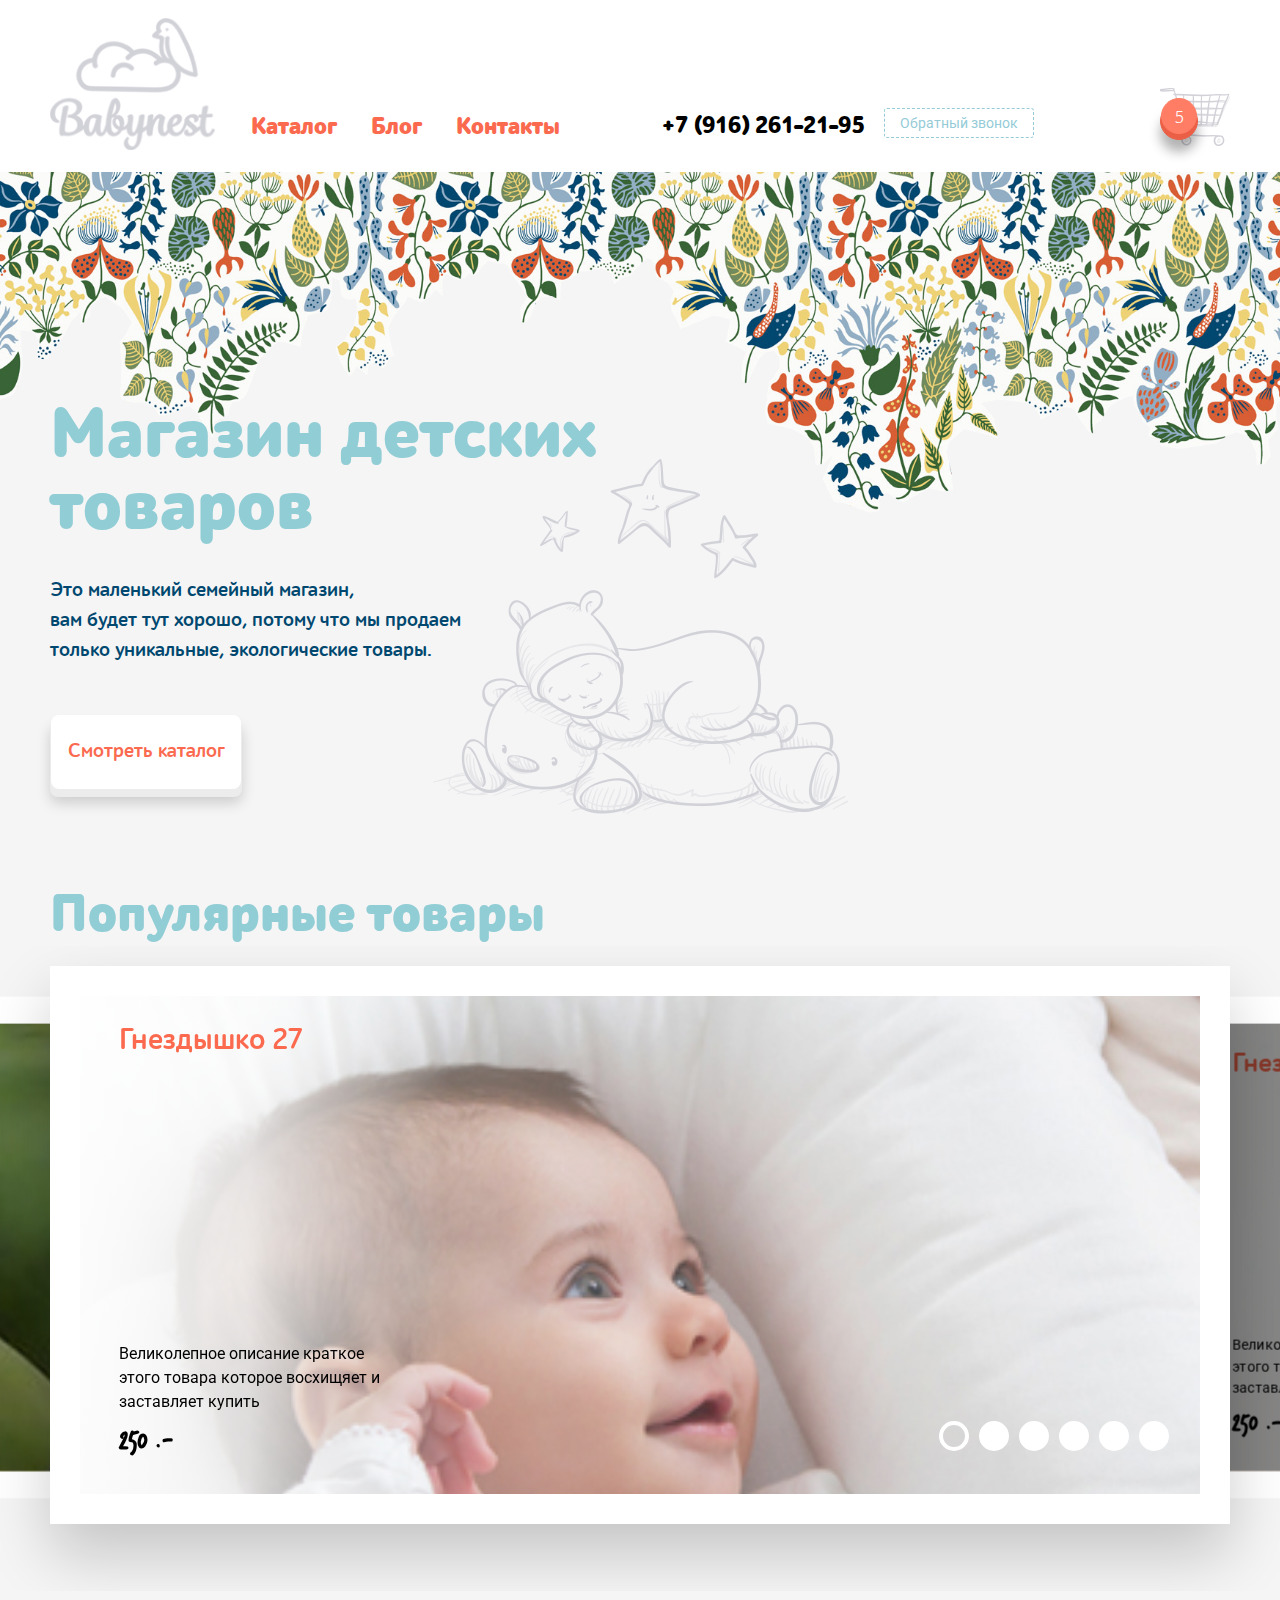
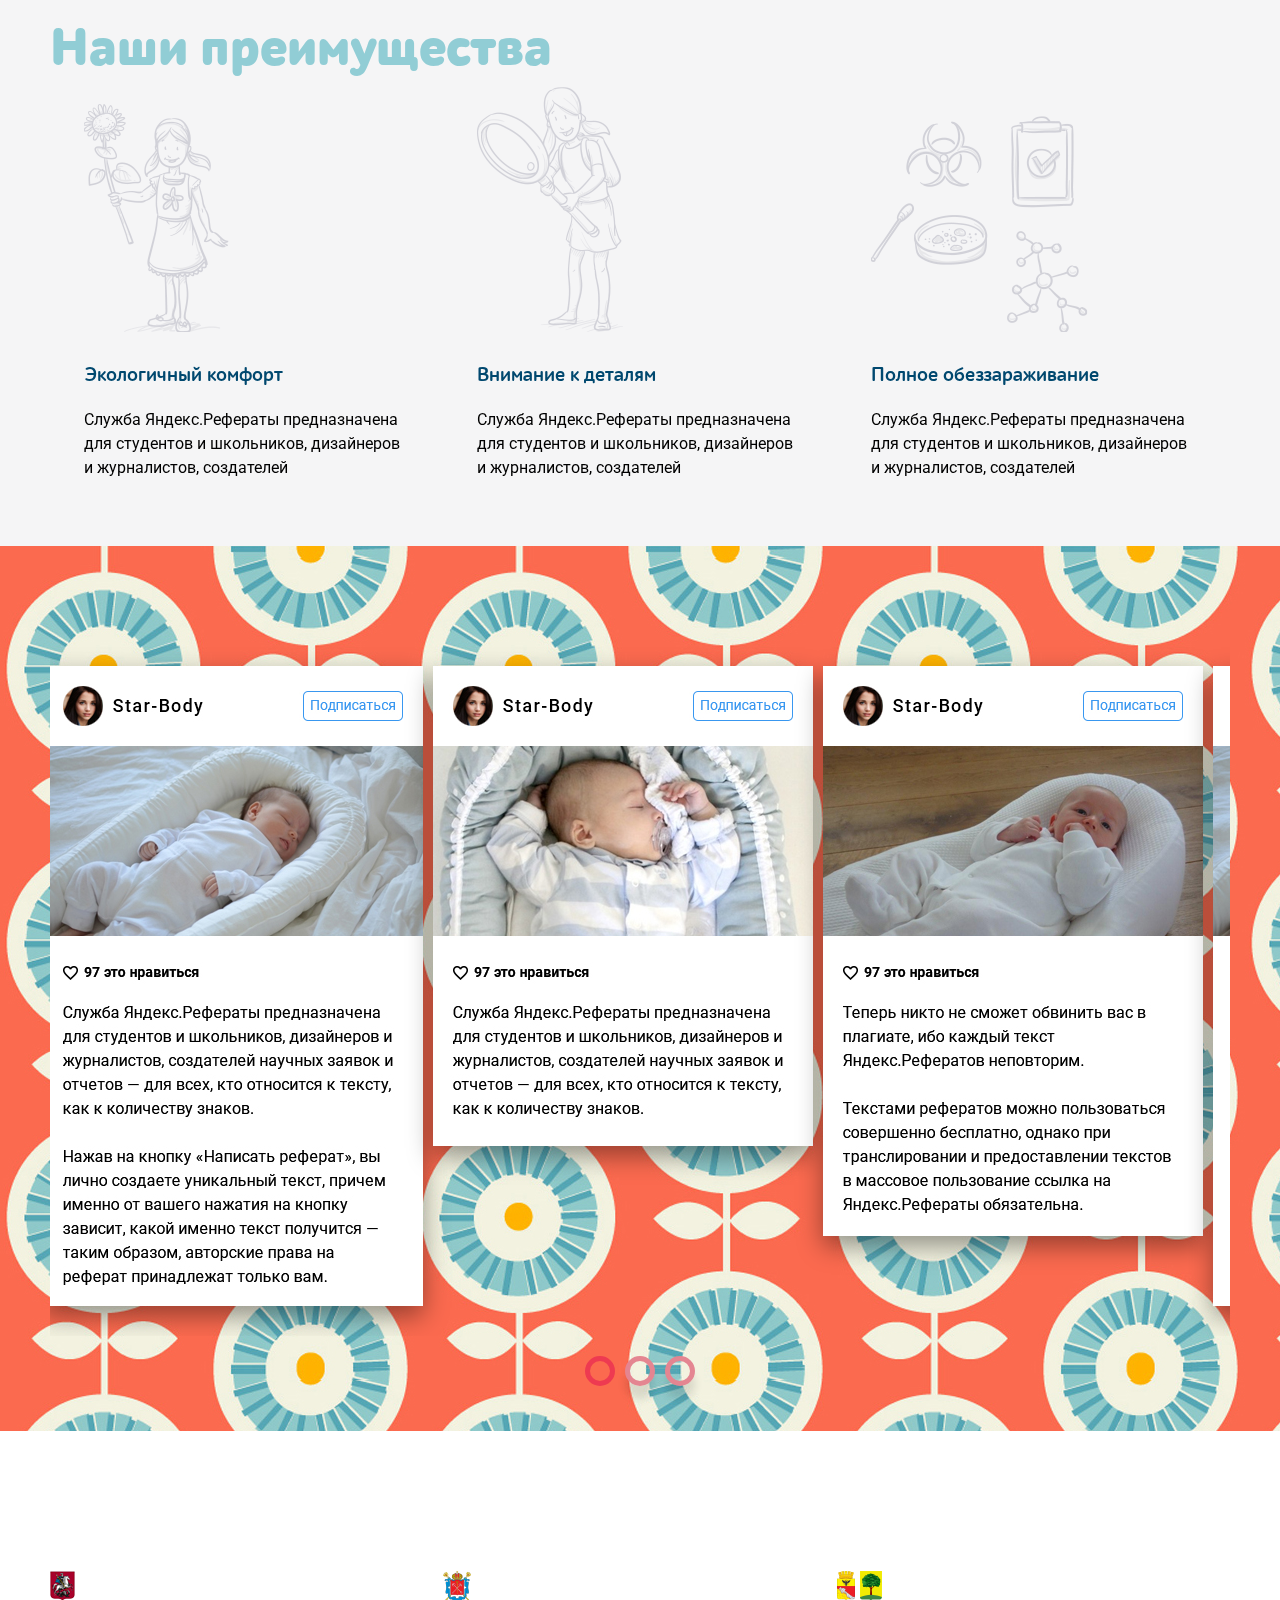
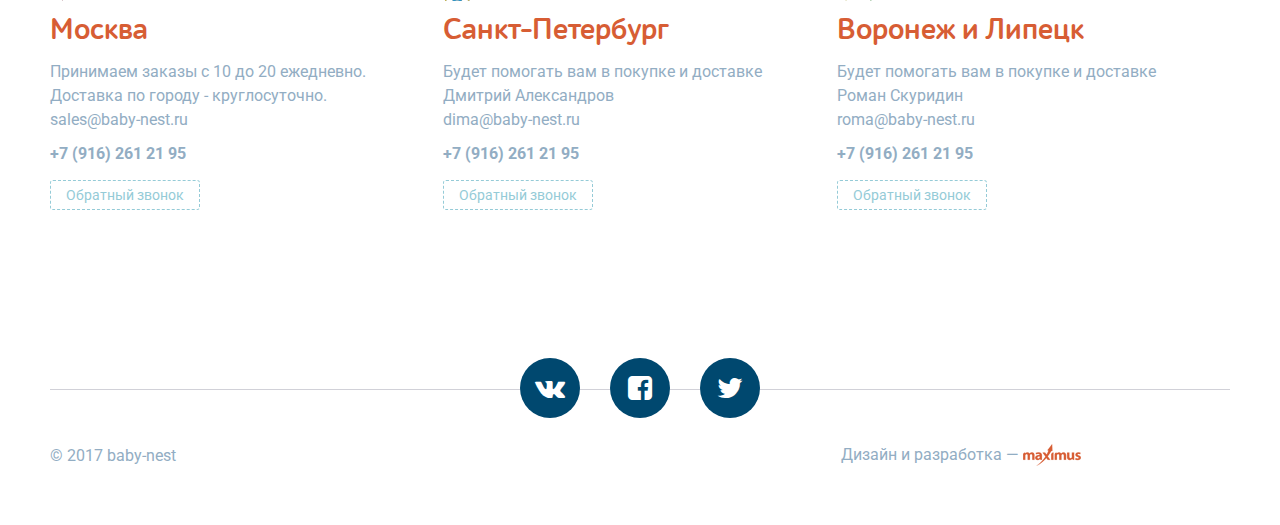
==== commit b76de8e5: "Baby Nest" ====
--- a/index.html
+++ b/index.html
@@ -106,6 +106,9 @@
 		<div class="popup-bg"></div>
 		<div class="popup-block offset-ziro" data-popup-name="callback_popup">
 			<div class="center-block">
+
+				<button type="button" class="close-popup"></button>
+
 				<div class="popup scroll">
 
 					<h2>Перезвонить?</h2>
@@ -192,7 +195,8 @@
 						<div class="main-slider swiper-wrapper">
 
 							<a href="#" class="promo-block slide swiper-slide">
-								<img src="img/main_slider/slide_01.jpg" alt="" />
+								<img class="desktop-img" src="img/main_slider/slide_01.jpg" alt="" />
+								<img class="resp-img" src="img/main_slider/slide_01_resp.jpg" alt="" />
 								<div class="promo-block-content">
 									<h3>Гнездышко 27</h3>
 									<div class="bottom-block">
@@ -203,7 +207,8 @@
 							</a>
 
 							<a href="#" class="promo-block slide swiper-slide">
-								<img src="img/main_slider/slide_02.jpg" alt="" />
+								<img class="desktop-img" src="img/main_slider/slide_02.jpg" alt="" />
+								<img class="resp-img" src="img/main_slider/slide_02_resp.jpg" alt="" />
 								<div class="promo-block-content">
 									<h3>Гнездышко 27</h3>
 									<div class="bottom-block">
@@ -214,7 +219,8 @@
 							</a>
 
 							<a href="#" class="promo-block slide swiper-slide">
-								<img src="img/main_slider/slide_03.jpg" alt="" />
+								<img class="desktop-img" src="img/main_slider/slide_03.jpg" alt="" />
+								<img class="resp-img" src="img/main_slider/slide_03_resp.jpg" alt="" />
 								<div class="promo-block-content">
 									<h3>Гнездышко 27</h3>
 									<div class="bottom-block">
@@ -225,7 +231,8 @@
 							</a>
 
 							<a href="#" class="promo-block slide swiper-slide">
-								<img src="img/main_slider/slide_01.jpg" alt="" />
+								<img class="desktop-img" src="img/main_slider/slide_01.jpg" alt="" />
+								<img class="resp-img" src="img/main_slider/slide_01_resp.jpg" alt="" />
 								<div class="promo-block-content">
 									<h3>Гнездышко 27</h3>
 									<div class="bottom-block">
@@ -236,7 +243,8 @@
 							</a>
 
 							<a href="#" class="promo-block slide swiper-slide">
-								<img src="img/main_slider/slide_02.jpg" alt="" />
+								<img class="desktop-img" src="img/main_slider/slide_02.jpg" alt="" />
+								<img class="resp-img" src="img/main_slider/slide_02_resp.jpg" alt="" />
 								<div class="promo-block-content">
 									<h3>Гнездышко 27</h3>
 									<div class="bottom-block">
@@ -247,7 +255,8 @@
 							</a>
 
 							<a href="#" class="promo-block slide swiper-slide">
-								<img src="img/main_slider/slide_03.jpg" alt="" />
+								<img class="desktop-img" src="img/main_slider/slide_03.jpg" alt="" />
+								<img class="resp-img" src="img/main_slider/slide_03_resp.jpg" alt="" />
 								<div class="promo-block-content">
 									<h3>Гнездышко 27</h3>
 									<div class="bottom-block">
--- a/css/style.css
+++ b/css/style.css
@@ -1352,6 +1352,15 @@
     color: #000000;
     padding: 3px 0;
 }
+
+.main-slider .promo-block .slide img.desktop-img {
+    display: block;
+}
+
+.main-slider .promo-block .slide img.resp-img {
+    display: none;
+}
+
 
 /*-- /Section 2 Main Page --*/
 
@@ -3895,7 +3904,7 @@
     position: fixed;
     top: 0;
     left: 0;
-    background: rgba(255, 255, 255, .5);
+    background: rgba(255, 255, 255, .8);
 }
 
 .popup-block {
@@ -3946,6 +3955,39 @@
     box-shadow: 0px 5px 15px 0px rgba(0,0,0,0.3);
 }
 
+.close-popup {
+    display: block;
+    width: 40px;
+    height: 40px;
+    cursor: pointer;
+    background: rgba(115, 145, 164, .9);
+    border: 1px solid transparent;
+    text-align: center;
+    position: absolute;
+    top: 3%;
+    right: 1%;
+    z-index: 2;
+    font-family: "Roboto", Verdana, Arial, sans-serif;
+    font-size: 25px;
+    line-height: 39px;
+    font-weight: normal;
+    color: #ffffff;
+    -webkit-border-radius: 50%;
+    -moz-border-radius: 50%;
+    -ms-border-radius: 50%;
+    -o-border-radius: 50%;
+    border-radius: 50%;
+    -webkit-box-shadow: 0px 2px 5px 0px rgba(0, 0, 0, .2);
+    -moz-box-shadow: 0px 2px 5px 0px rgba(0, 0, 0, .2);
+    box-shadow: 0px 2px 5px 0px rgba(0, 0, 0, .2);
+}
+
+.close-popup:after {
+    content: "\2716";
+    position: relative;
+    top: 1px;
+}
+
 .popup h2 {
     color: #ffffff;
     padding: 0 0 42px 0;
--- a/css/responsive.css
+++ b/css/responsive.css
@@ -220,6 +220,11 @@
 	    box-shadow: 0px 10px 23px 0px rgba(0,0,0,0.2);
 	}
 
+	.main-slider-box .swiper-pagination-bullets {
+		bottom: 90px;
+		left: -35px;
+	}
+
 	/*-- /Section 2 Main Page --*/
 
 	/*-- Section 3 Main Page --*/
@@ -276,6 +281,7 @@
 	/*-- Popups --*/
 
 	.popup {
+		max-height: 91vh;
 	    padding: 16px 2.6%;
 	    border: 15px solid #ffffff;
 	}
@@ -294,16 +300,17 @@
 
 	.popup .card-btns  .transparent-pill {
 	    margin: 5px;
-	    padding: 16px 1%;
+	    padding: 10px 1%;
 	}
 
 	.popup .card-btns a.white-pill,
 	.popup .card-btns button.white-pill {
-	    margin: 11px 5px 7px 5px;
+	    margin: 8px 5px 7px 5px;
 	}
 
 	.popup .card-btns .white-pill span {
-	    padding: 9px 1%;
+	    padding: 5px 1% 4px 1%;
+	    top: -4px;
 	}
 
     /*-- /Popups --*/
@@ -333,13 +340,26 @@
 	/*-- Section 2 Main Page --*/
 
 	.main-slider-box .swiper-pagination-bullets {
-		bottom: 87px;
-		left: -27px;
+		bottom: 62px;
+		left: -4px;
 	}
 
 	.main-slider-box span.swiper-pagination-bullet {
 	    width: 20px;
 	    height: 20px;
+	}
+
+	.promo-block {
+		border: 12px solid #ffffff;
+	}
+
+	.main-slider .promo-block .promo-block-content {
+	    height: 361px;
+	}
+
+	.promo-block .promo-block-content .bottom-block {
+	    width: 100%;
+	    padding: 0 0 15px 3.5%;
 	}
 
     /*-- /Section 2 Main Page --*/
@@ -457,19 +477,6 @@
 
 	/*-- Section 2 Main Page --*/
 
-	.promo-block {
-		border: 12px solid #ffffff;
-	}
-
-	.main-slider .promo-block .promo-block-content {
-	    height: 361px;
-	}
-
-	.promo-block .promo-block-content .bottom-block {
-	    width: 100%;
-	    padding: 0 0 15px 3.5%;
-	}
-
 	.promo-block .bottom-block p {
 		font-size: 16px;
 		line-height: 20px;
@@ -480,9 +487,12 @@
 	    line-height: 34px;
 	}
 
-	.main-slider-box .swiper-pagination-bullets {
-		bottom: 61px;
-		left: -10px;
+	.main-slider .promo-block .slide img.desktop-img {
+		display: none !important;
+	}
+
+	.main-slider .promo-block .slide img.resp-img {
+		display: block !important;
 	}
 
 	/*-- /Section 2 Main Page --*/
@@ -520,6 +530,10 @@
 
 	/*-- Popups --*/
 
+	.popup {
+		padding: 12px 2.3%;
+	}
+
 	.popup h2 {
 		font-size: 38px;
 		line-height: 42px;
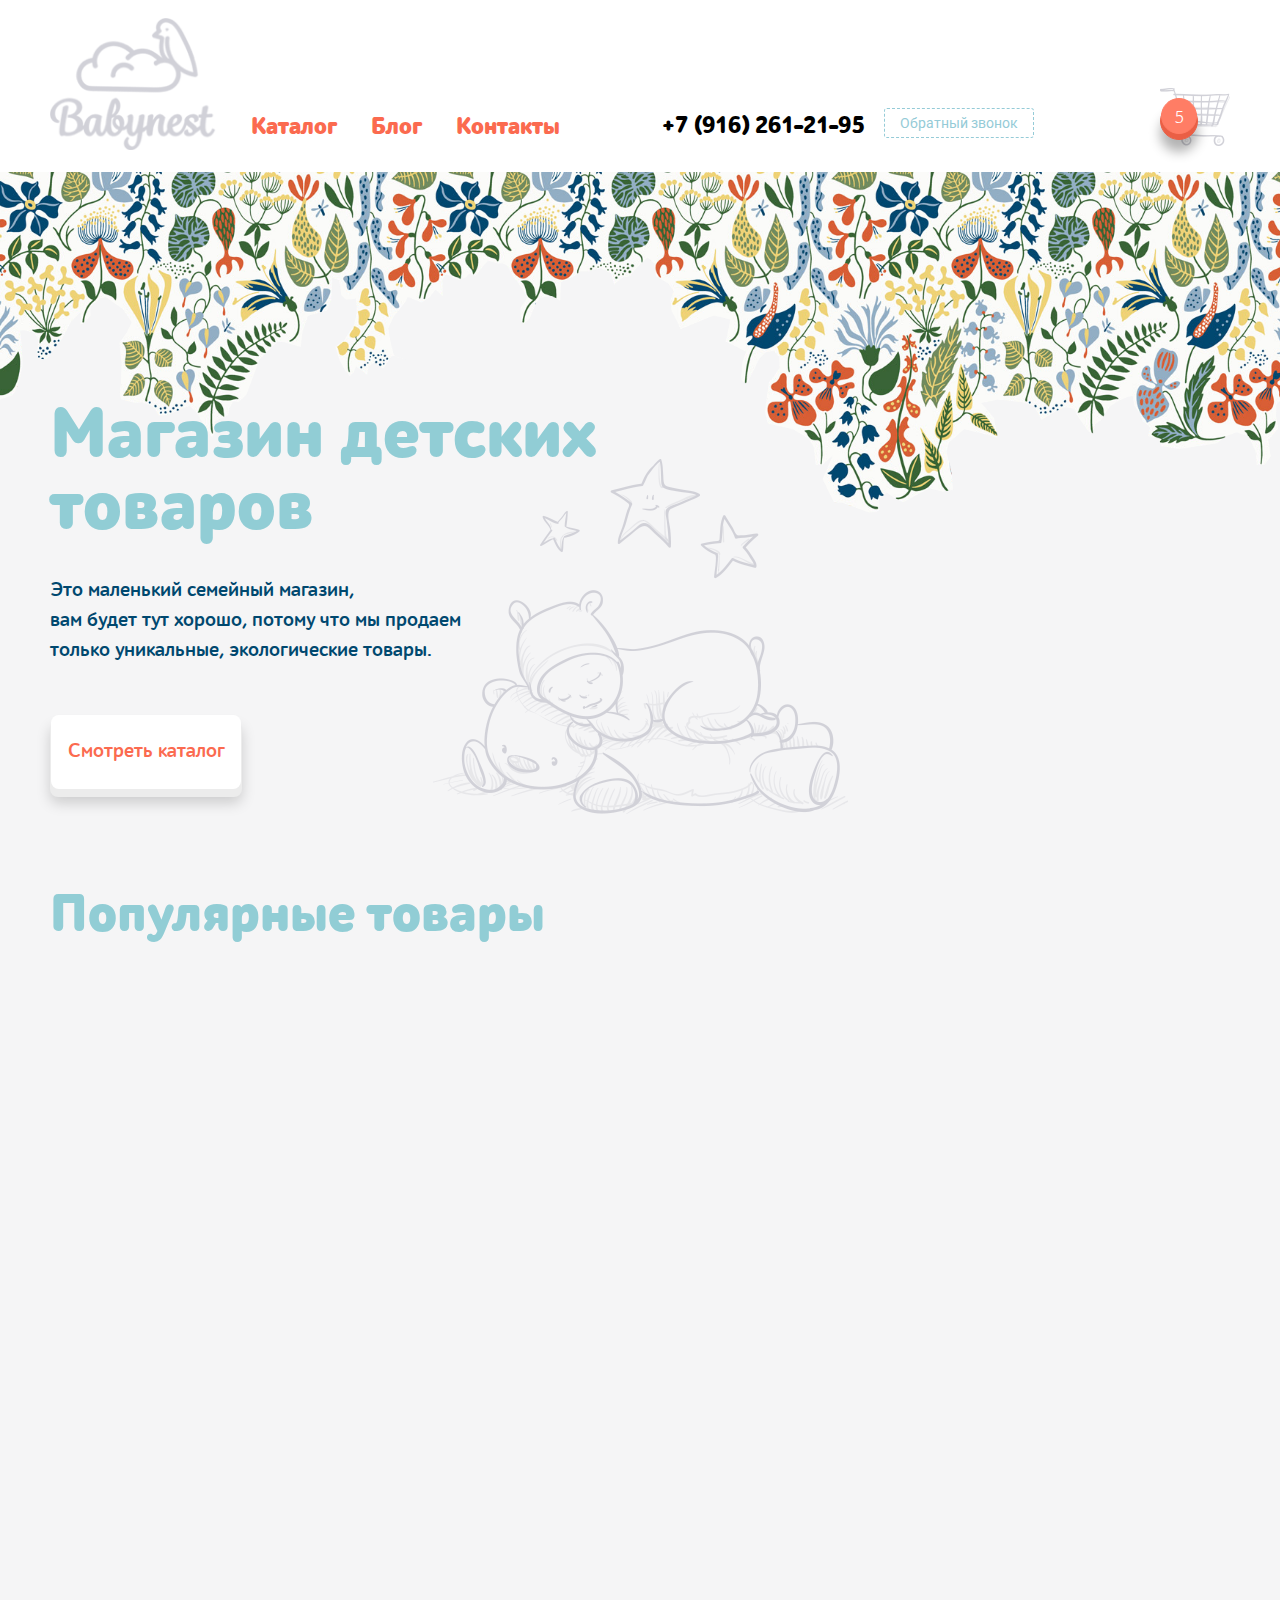
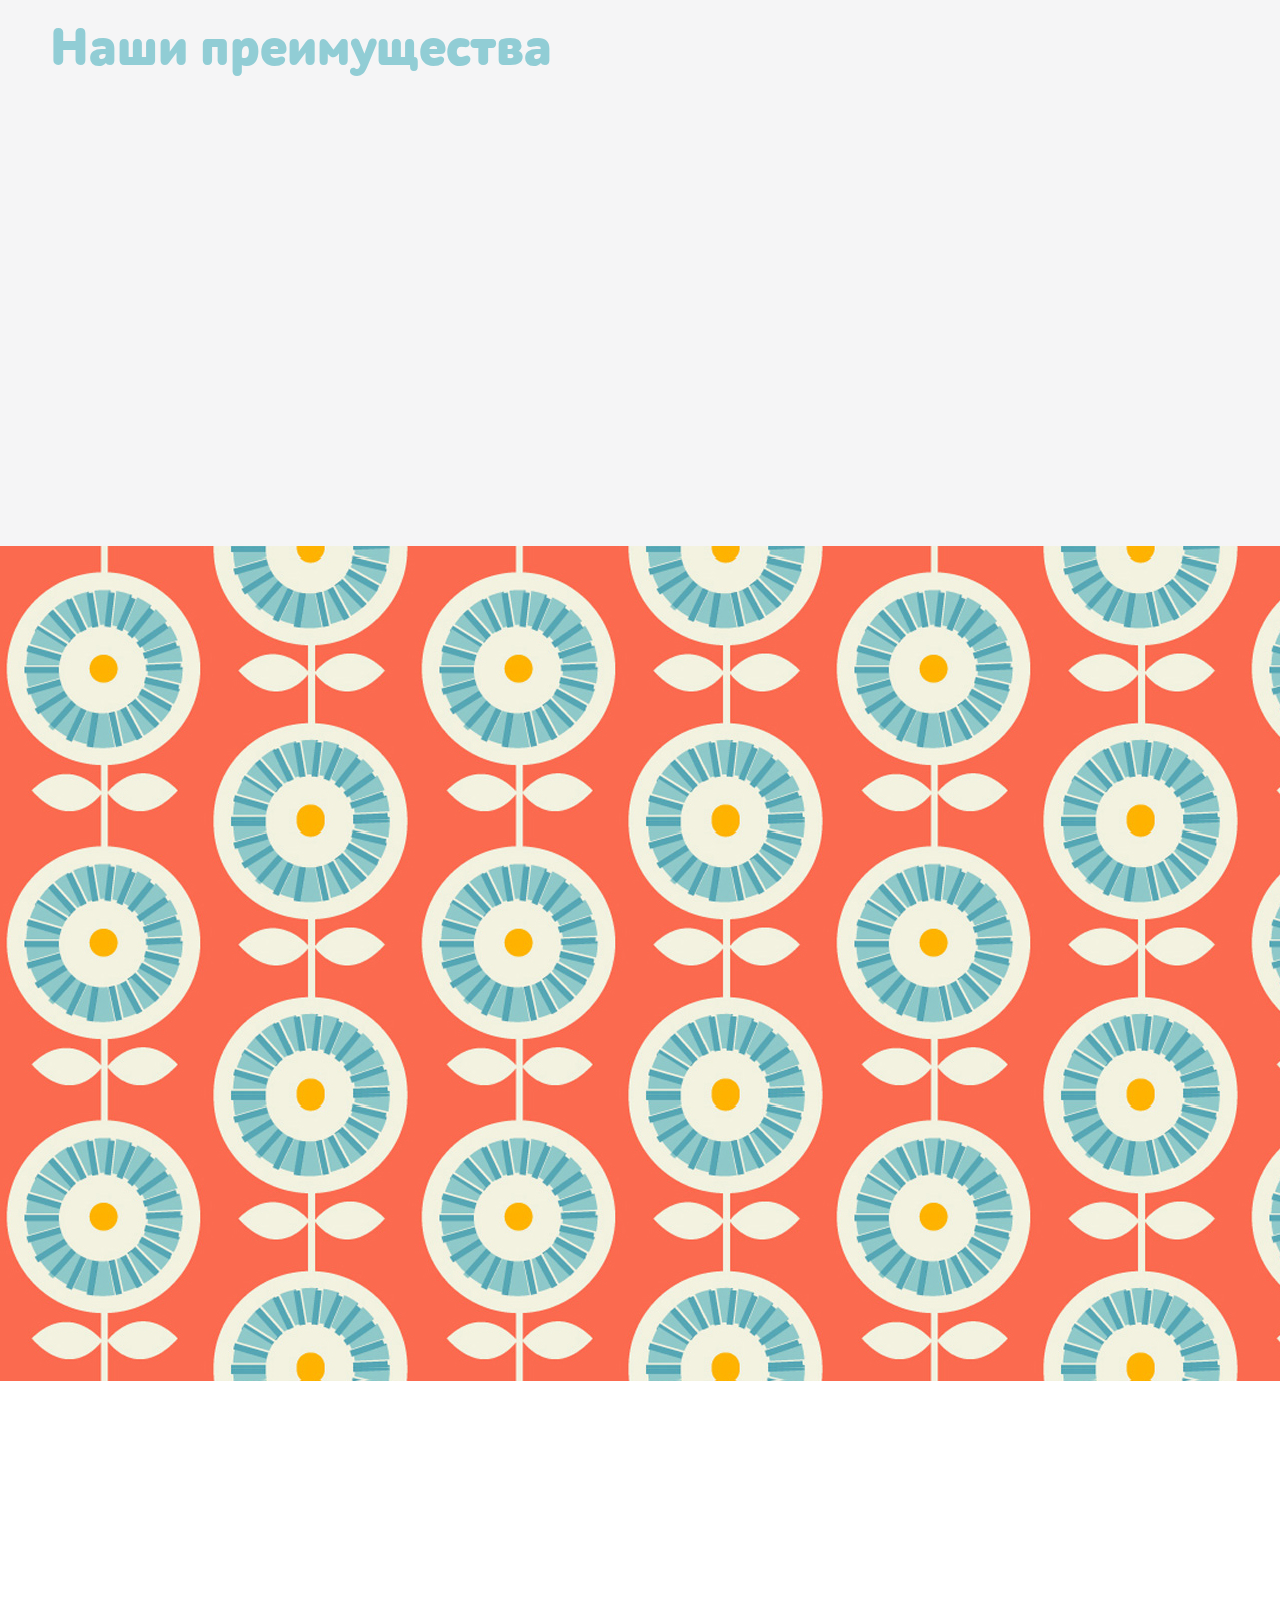
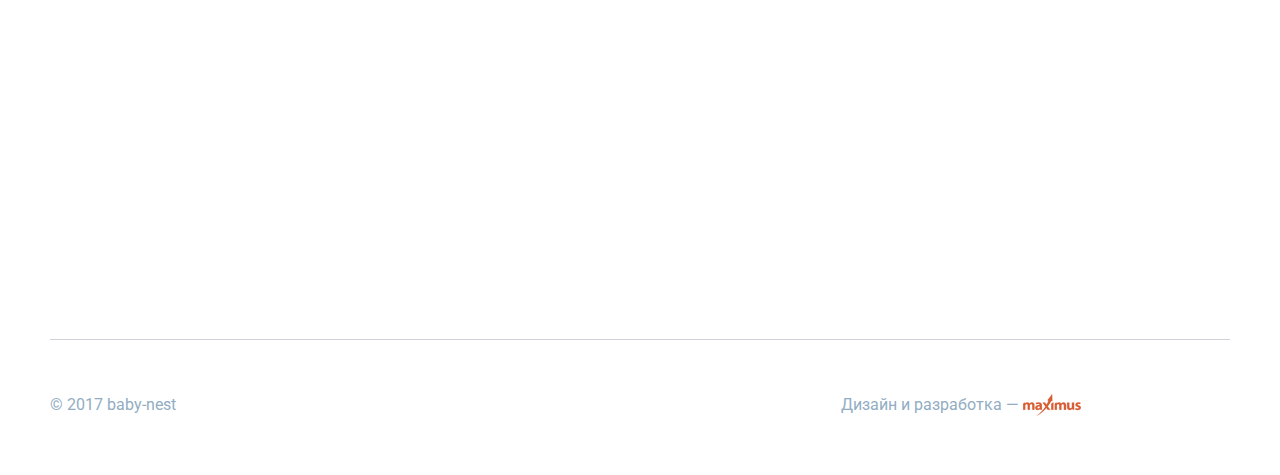
==== commit 57326621: "Baby Nest" ====
--- a/index.html
+++ b/index.html
@@ -14,17 +14,19 @@
 	<link rel="stylesheet" type="text/css" href="css/responsive.css">
 	<link rel="stylesheet" type="text/css" href="vendors/css/jquery.mCustomScrollbar.css">
 	<link rel="stylesheet" type="text/css" href="vendors/css/animate.css">
-	<!-- <link rel="stylesheet" href="vendors/css/swiper.css"> -->
 	<link rel="stylesheet" type="text/css" href="css/font-awesome.css">	
 	<link rel="stylesheet" type="text/css" href="slick/slick.css">
 	<link rel="stylesheet" href="vendors/css/select2.css" >
+	<link rel="stylesheet" href="vendors/css/nouislider.css" >
 	<script type="text/javascript" src="vendors/js/jquery.js"></script>
 	<script type="text/javascript" src="vendors/js/swiper.js"></script>
 	<script type="text/javascript" src="slick/slick.js"></script>
+	<script type="text/javascript" src="vendors/js/smoothscroll.js"></script>
 	<script type="text/javascript" src="vendors/js/placeholders.js"></script>
 	<script type="text/javascript" src="vendors/js/isotope-docs.min.js"></script>
 	<script type="text/javascript" src="vendors/js/jquery.mCustomScrollbar.concat.min.js"></script>
 	<script src="vendors/js/select2.js"></script>
+	<script src="vendors/js/nouislider.js"></script>
 	<script type="text/javascript" src="vendors/js/wow.min.js"></script>
 	<script>new WOW().init();</script>
 	<link rel="icon" type="image/png" href="favicon/favicon.ico" sizes="16x16">	
@@ -46,7 +48,7 @@
 				
 				<div class="col col-1">
 
-					<a href="#" class="logo">
+					<a href="#" class="logo wow zoomIn">
 						<img src="img/logo.png" alt="">
 					</a>
 
@@ -158,13 +160,13 @@
 
 				<section class="promo-sect padding-ziro">
 					
-					<div class="shape-sect-box">
+					<div class="shape-sect-box wow fadeInDown">
 						<div class="moving_bg"></div>
 					</div>
 
 					<div class="row">
 
-						<div class="h1-group">
+						<div class="h1-group wow fadeInLeft">
 							<h1>Магазин детских<br> товаров</h1>
 							<p class="h1-descript">Это маленький семейный магазин,<br /> вам будет тут хорошо, потому что мы продаем только уникальные, экологические товары.</p>
 
@@ -190,7 +192,7 @@
 						<h2>Популярные товары</h2>
 					</div>					
 
-					<div class="main-slider-box swiper-container">
+					<div class="main-slider-box swiper-container wow fadeIn">
 
 						<div class="main-slider swiper-wrapper">
 
@@ -284,7 +286,7 @@
 
 						<h2>Наши преимущества</h2>
 
-						<div class="thumbnails advantages-thumbnails offset-ziro">
+						<div class="thumbnails advantages-thumbnails offset-ziro wow fadeIn">
 
 							<div class="thumbnail">
 								<div class="inner">
@@ -330,7 +332,7 @@
 
 					<div class="row">
 
- 						<div class="feedback_slider-block">
+ 						<div class="feedback_slider-block wow fadeIn">
 
 							<div class="feedback_slider feedback_slider_1">
 
@@ -377,7 +379,7 @@
 						<div class="thumbnails contacts-thumbnails offset-ziro">
 							
 							<div class="thumbnail">
-								<div class="inner">
+								<div class="inner wow fadeInDown">
 									<div>
 										<div class="city-coat-box">
 											<img src="img/contacts/city_coat_01.png" alt="">
@@ -394,7 +396,7 @@
 							</div>
 
 							<div class="thumbnail">
-								<div class="inner">
+								<div class="inner wow fadeInDown">
 									<div>
 										<div class="city-coat-box">
 											<img src="img/contacts/city_coat_02.png" alt="">
@@ -411,7 +413,7 @@
 							</div>
 
 							<div class="thumbnail">
-								<div class="inner">
+								<div class="inner wow fadeInDown">
 									<div>
 										<div class="city-coat-box">
 											<img src="img/contacts/city_coat_03.png" alt="">
@@ -452,9 +454,9 @@
 					<div>
 						
 						<ul class="socials-list">
-							<li><a href="#"><i class="fa fa-vk" aria-hidden="true"></i></a></li>
-							<li><a href="#"><i class="fa fa-facebook-square" aria-hidden="true"></i></a></li>
-							<li><a href="#"><i class="fa fa-twitter" aria-hidden="true"></i></a></li>
+							<li><a class="wow zoomIn" href="#"><i class="fa fa-vk" aria-hidden="true"></i></a></li>
+							<li><a class="wow zoomIn" href="#"><i class="fa fa-facebook-square" aria-hidden="true"></i></a></li>
+							<li><a class="wow zoomIn" href="#"><i class="fa fa-twitter" aria-hidden="true"></i></a></li>
 						</ul>
 
 					</div>
@@ -478,63 +480,7 @@
 
 		<script src="js/scripts.js"></script>
 
-		<script>
-
-			(function($){
-
-				$(window).on("load",function(){
-
-					$(".scroll").mCustomScrollbar();
-
-				});
-
-			})(jQuery);	
-
-			 var mySwiper = new Swiper('.swiper-container', {
-			    loop: true,
-			    speed: 1400,
-			    pagination: $(".swiper-pagination"),
-			    paginationClickable: true,
-			    effect: 'coverflow',
-		        grabCursor: true,
-		        centeredSlides: true,
-		        slidesPerView: 'auto',
-		        coverflow: {
-		            rotate: 0,
-		            stretch: 0,
-		            depth: 135,
-		            modifier: 1,
-		            slideShadows : true
-		        }
-			  });
-
-			 $(".feedback_slider_1").not('.slick-initialized').slick({
-				dots: true,
-				arrows: false,
-				speed: 800,
-				slidesToShow: 3,
-				slidesToScroll: 2,
-				autoplay: true,
-				autoplaySpeed: 7000,
-				 responsive: [
-				    {
-				      breakpoint: 1200,
-				      settings: {
-				        slidesToShow: 2,
-				        slidesToScroll: 1
-				      }
-				    },
-				    {
-				      breakpoint: 480,
-				      settings: {
-				        slidesToShow: 1,
-				        slidesToScroll: 1
-				      }
-				    }
-				  ]
-			});
-
-		</script>
+		<script src="js/additional_scripts.js"></script>
 	
 	</div>
 
--- a/css/style.css
+++ b/css/style.css
@@ -240,6 +240,48 @@
     padding: 12px 0;
 }
 
+a {
+    font-family: "Roboto", Verdana, Arial, sans-serif;
+    font-size: 16px;
+    line-height: 24px;
+    font-weight: normal;
+    color: #fb6a4f;
+     text-decoration: none;
+    -webkit-transition-property: color;
+    -webkit-transition-duration: .3s;
+    -webkit-transition-timing-function: ease;
+
+    -moz-transition-property: color;
+    -moz-transition-duration: .3s;
+    -moz-transition-timing-function: ease;
+
+    -ms-transition-property: color;
+    -ms-transition-duration: .3s;
+    -ms-transition-timing-function: ease;
+
+    -o-transition-property: color;
+    -o-transition-duration: .3s;
+    -o-transition-timing-function: ease;
+
+    transition-property: color;
+    transition-duration: .3s;
+    transition-timing-function: ease;
+}
+
+a:link,
+a:visited {
+    color: #fb6a4f;
+}
+
+a.active,
+a:active {
+    color: #92cdd3;
+}
+
+a:hover {
+    color: #92cdd3;
+}
+
 p.date {
     font-weight: bold;
 }
@@ -287,10 +329,6 @@
     list-style: none;
 }
 
-a {
-    text-decoration: none;
-}
-
 img {
     outline: none;
     border: 1px solid transparent;
@@ -345,7 +383,6 @@
 }
 
 .bottom-shadow {
-    /*background: rgba(245, 245, 246, 1);*/
     position: relative;
     padding-bottom: 0;
 }
@@ -378,10 +415,6 @@
 .breadcrumbs-sect {
     padding-top: 2px;
     padding-bottom: 5px;
-}
-
-.breadcrumbs-list {
-
 }
 
 .breadcrumbs-list li {
@@ -530,10 +563,6 @@
     text-align: right;
 }
 
-.logo-box {
-
-}
-
 .logo {
     display: block;
     width: 100%;
@@ -846,12 +875,6 @@
     -webkit-tap-highlight-color: transparent;
 }
 
-/*.respmenubtn.active {
-    position: fixed;
-    top: 3px;
-    left: 2%;
-}
-*/
 .respmenubtn:hover span {
     border: 1px solid #92cdd3;
     background: rgba(146, 205, 211, 1);
@@ -900,7 +923,6 @@
 }
 
 .shape-sect-box {
-    /*height: 415px;*/
     height: 90%;
     width: 100%;
     overflow: hidden;
@@ -910,7 +932,6 @@
 }
 
 .moving_bg {
-    /*display: none;*/
     display: block;
     height: 100%;
     width: 110%;
@@ -985,14 +1006,6 @@
 .promo-sect .row {
     position: relative;
     z-index: 2;
-}
-
-.h1-group {
-
-}
-
-.h1-group h1 {
-
 }
 
 .h1-descript {
@@ -1072,38 +1085,45 @@
     position: relative;
     top: -7px;
     background: rgba(255, 255, 255, 1);
+    font-family: "ALSSchlangesans", Verdana, Arial, sans-serif;
+    font-size: 20px;
+    line-height: 30px;
+    font-weight: bold;
+    color: #fb6a4f;
     -webkit-border-radius: 8px;
     -moz-border-radius: 8px;
     -ms-border-radius: 8px;
     -o-border-radius: 8px;
     border-radius: 8px;
 
-    -webkit-transition-property: background;
+    -webkit-transition-property: background, color;
     -webkit-transition-duration: .3s;
     -webkit-transition-timing-function: ease;
 
-    -moz-transition-property: background;
+    -moz-transition-property: background, color;
     -moz-transition-duration: .3s;
     -moz-transition-timing-function: ease;
 
-    -ms-transition-property: background;
+    -ms-transition-property: background, color;
     -ms-transition-duration: .3s;
     -ms-transition-timing-function: ease;
 
-    -o-transition-property: background;
+    -o-transition-property: background, color;
     -o-transition-duration: .3s;
     -o-transition-timing-function: ease;
 
-    transition-property: background;
+    transition-property: background, color;
     transition-duration: .3s;
     transition-timing-function: ease;
 }
 
 .white-pill:hover span {
+    color: #ffffff;
     background: rgba(145, 205, 213, 1);
 }
 
 .white-pill:active span {
+    color: #ffffff;
     top: -2px;
 }
 
@@ -1183,10 +1203,6 @@
     height: auto;
 }
 
-.float_elem_1 {
-
-}
-
 
 /*-- /Section 1 Main Page --*/
 
@@ -1196,32 +1212,19 @@
     padding: 30px 0 0 0;
 }
 
-/*.main-slider-sect + section {
-    padding-top: 0;
-}*/
-
 .main-slider-box {
     width: 100%;
     height: 645px;
-    /*max-width: 1520px;*/
     margin: 0 auto;
 }
 
 .main-slider {
-  /*  display: inline-block;
-    vertical-align: top;*/
     height: 645px;
 }
 
 .main-slider .promo-block .slide {
-/*    display: block;
-    width: 100 %;
-    position: relative;
-    overflow: hidden;
-    max-width: 1180px;*/
     height: 510px;
     margin: 0;
-    /*border: 30px solid #ffffff;*/
 }
 
 .main-slider .promo-block .promo-block-content {
@@ -1353,32 +1356,23 @@
     padding: 3px 0;
 }
 
-.main-slider .promo-block .slide img.desktop-img {
-    display: block;
-}
-
-.main-slider .promo-block .slide img.resp-img {
+.main-slider .promo-block.slide .desktop-img {
+    display: block;
+}
+
+.main-slider .promo-block.slide .resp-img {
     display: none;
 }
 
-
 /*-- /Section 2 Main Page --*/
 
 /*-- Section 3 Main Page --*/
-
-.advantages-thumbnails {
-
-}
 
 .advantages-thumbnails .thumbnail {
     display: inline-block;
     vertical-align: top;
     width: 33.33%;
     padding: 0 34px 30px 34px;
-}
-
-.advantages-thumbnails .inner {
-    
 }
 
 .advantages-thumbnails .icon-box {
@@ -1475,7 +1469,6 @@
     padding: 6px 0;
 }
 
-
 /*-- /Section 3 Main Page --*/
 
 /*-- Section 4 Main Page --*/
@@ -1485,14 +1478,6 @@
     background-image: url(../img/testinonials.jpg);
     background-repeat: repeat;
     padding: 90px 0 30px 0;
-}
-
-.feedback_slider-block {
-
-}
-
-.feedback_slider {
-
 }
 
 .feedback_slider .slide {
@@ -1505,7 +1490,6 @@
 
 .feedback_slider .slide img {
     display: block;
-    /*max-width: 380px;*/
     width: 100%;
     height: auto;
     -webkit-box-shadow: 0px 10px 24px 0px rgba(0, 0, 0, .4);
@@ -1545,7 +1529,6 @@
     background-repeat: no-repeat;
     background-size: cover;
     position: relative;
-    /*height: 300px;*/
     -webkit-box-shadow: 0px 17px 70px 0px rgba(0, 0, 0, .3);
     -moz-box-shadow: 0px 17px 70px 0px rgba(0, 0, 0, .3);
     box-shadow: 0px 17px 70px 0px rgba(0, 0, 0, .3);
@@ -1649,10 +1632,6 @@
     left: 0;
     z-index: -1;
     opacity: .01;
-}
-
-.goods-thumbnails {
-
 }
 
 .goods-thumbnails .good-thumbnail {
@@ -1757,16 +1736,28 @@
 
 .good-thumbnail .inner:link img,
 .good-thumbnail .inner:visited img {
-
+    -webkit-transform: scale(1);
+    -moz-transform: scale(1);
+    -ms-transform: scale(1);
+    -o-transform: scale(1);
+    transform: scale(1);
 }
 
 .good-thumbnail .inner.active img,
 .good-thumbnail .inner:active img {
-transform: scale(1.05);
+    -webkit-transform: scale(1.05);
+    -moz-transform: scale(1.05);
+    -ms-transform: scale(1.05);
+    -o-transform: scale(1.05);
+    transform: scale(1.05);
 }
 
 .good-thumbnail .inner:hover img {
-transform: scale(1.05);
+    -webkit-transform: scale(1.05);
+    -moz-transform: scale(1.05);
+    -ms-transform: scale(1.05);
+    -o-transform: scale(1.05);
+    transform: scale(1.05);
 }
 
 .good-thumbnail p {
@@ -1897,10 +1888,6 @@
     -webkit-box-shadow: 0px 15px 53px 0px rgba(0, 0, 0, .1);
     -moz-box-shadow: 0px 15px 53px 0px rgba(0, 0, 0, .1);
     box-shadow: 0px 15px 53px 0px rgba(0, 0, 0, .1);
-}
-
-.blog-slider {
-
 }
 
 .blog-slider .slide {
@@ -2089,7 +2076,6 @@
 }
 
 .card-btns {
-    /*margin: 39px 0 0px 0;*/
     margin: 39px 0 32px 0;
 }
 
@@ -2206,10 +2192,6 @@
     border-top: none;
 }
 
-.photos-slider {
-
-}
-
 .photos-slider .slide {
     display: block;
     width: 100%;
@@ -2278,10 +2260,6 @@
 .two-cols-item .col-1 {
     width: 13%;
     max-width: 49px;
-}
-
-.two-cols-item .col-2 {
-
 }
 
 .two-cols-item h3 {
@@ -2422,10 +2400,6 @@
     padding: 0;
 }
 
-.use-descripts img {
-
-}
-
 /*-- Section 2 Good Page --*/
 
 /*-- Section 3 Good Page --*/
@@ -2539,10 +2513,6 @@
 
 /*-- Section 1 Bsket Page --*/
 
-.good-card {
-
-}
-
 .good-card.margin-bt-55 {
     margin-bottom: 55px;
 }
@@ -2590,10 +2560,6 @@
 
 .good-card h1 {
     padding: 5px 0;
-}
-
-.bascket-table {
-
 }
 
 .bascket-row {
@@ -2711,16 +2677,8 @@
     min-height: 80px;
 }
 
-/*.bascket-row:nth-child(1) {
-    margin: 0;
-}*/
-
 .bascket-row:nth-child(2) {
     margin: 0 0 10px 0;
-}
-
-.bascket-row .cell-1 {
-
 }
 
 .bascket-row .cell-1 .img-box {
@@ -2743,7 +2701,6 @@
     line-height: 24px;
     font-weight: bold;
     color: #fb6a4f;
-    /*padding: 3px 1%;*/
 }
 
 .bascket-row .cell-3 p {
@@ -2752,7 +2709,6 @@
     line-height: 34px;
     font-weight: normal;
     color: #000000;
-    /*padding: 3px 1%;*/
 }
  
 .bascket-row .cell-3 p input {
@@ -2775,7 +2731,6 @@
     line-height: 34px;
     font-weight: normal;
     color: #000000;
-    /*padding: 3px 1%;*/
 }
 
 .bascket-row .cell-5 p input {
@@ -2947,10 +2902,6 @@
 
 .form-box {
     padding: 11px 0 5px 0;
-}
-
-.form-box .col {
-
 }
 
 .form-box .col-1 {
@@ -3191,10 +3142,6 @@
     padding: 0 0 25px 0;
 }
 
-.footer .row {
-
-}
-
 .contacts-sect {
     background: rgba(255, 255, 255, 1);
     padding: 40px 0 30px 0;
@@ -3209,10 +3156,6 @@
     vertical-align: top;
     width: 33.33%;
     padding: 20px 6% 25px 0;
-}
-
-.contacts-thumbnails .inner {
-
 }
 
 .city-coat-box {
@@ -3470,7 +3413,6 @@
     opacity: 1;
 }
 
-
 /*-- Floats Elements --*/
 
 .floats-elements .row {
@@ -3890,10 +3832,6 @@
     left: 0;
     z-index: 12;
 }
-
-/*.popups-section.scroll {
-    height: 100vh;
-}*/
 
 .popup-bg {
     /*display: block;*/
@@ -4010,27 +3948,3 @@
 }
 
 /*-- .Popups --*/
-
-
-/*
-.main-slider.slick-initialized .slick-slide {
-    margin: 0 20px;
-    transform: translate3d(0px, 0px, -648.5px);
-    z-index: 2;
-}
-
-.main-slider.slick-initialized .slick-slide.slick-current.slick-current {
-   transform: translate3d(0px, 0px, -648.5px);
-   z-index: 3;
-}
-
-.main-slider .swiper-pagination-bullet {
-    width: 30px;
-    height: 30px;
-    -webkit-border-radius: 50%;
-    -moz-border-radius: 50%;
-    -ms-border-radius: 50%;
-    -o-border-radius: 50%;
-    border-radius: 50%;
-    border: 4px solid #ffffff;
-}*/--- a/css/responsive.css
+++ b/css/responsive.css
@@ -90,6 +90,28 @@
 	}
 
 	/*-- /Header --*/
+
+	/*-- Section 1 Catalog Page --*/
+
+	.choise-block h2 {
+	    font-size: 64px;
+	    line-height: 65px;
+	}
+
+	.choise-form-block {
+	    margin: 15px 0;
+	}
+
+	.choise-form-block .checkbox-block {
+	    width: auto;
+	    margin: 20px 6px 10px 2px;
+	}
+
+	.range-slide-box {
+	    width: 100%;
+	}
+
+	/*-- /Section 1 Catalog Page --*/
 
 }
 
@@ -234,18 +256,6 @@
 	    padding: 0 4% 15px 13px;
 	}
 
-	.advantages-thumbnails .icon-box img {
-		display: block;
-		height: auto;
-		width: 100%;
-		position: relative;
-		top: 0;
-		-webkit-animation: vertical_float_elem_two 3s infinite;
-		-moz-animation:    vertical_float_elem_two 3s infinite;
-		-o-animation:      vertical_float_elem_two 3s infinite;
-		animation:         vertical_float_elem_two 3s infinite;
-	}
-
 	.advantages-thumbnails .p-1 {
 	    font-size: 20px;
 	    line-height: 24px;
@@ -277,6 +287,28 @@
 	}
 
 	/*-- /Contacts --*/
+
+	/*-- Section 1 Catalog Page --*/
+
+	.choise-block {
+	    padding: 20px 3%;
+	    border: 15px solid #ffffff;
+	}
+
+	.choise-block h2 {
+	    font-size: 56px;
+	    line-height: 57px;
+	}
+
+	.good-thumbnail {
+	    margin: 5px 0 30px 0;
+	}
+
+	.goods-thumbnails .good-thumbnail {
+	    width: 50%;
+	}
+
+	/*-- /Section 1 Catalog Page --*/
 
 	/*-- Popups --*/
 
@@ -363,14 +395,6 @@
 	}
 
     /*-- /Section 2 Main Page --*/
-
-	/*-- Contacts --*/
-
-/*	.contacts-thumbnails .thumbnail {
-		width: 50%;
-	}*/
-
-	/*-- /Contacts --*/
 
 	/*-- Footer --*/
 
@@ -487,12 +511,12 @@
 	    line-height: 34px;
 	}
 
-	.main-slider .promo-block .slide img.desktop-img {
-		display: none !important;
-	}
-
-	.main-slider .promo-block .slide img.resp-img {
-		display: block !important;
+	.promo-block .desktop-img {
+		display: none;
+	}
+
+	.promo-block .resp-img {
+		display: block;
 	}
 
 	/*-- /Section 2 Main Page --*/
@@ -528,6 +552,37 @@
 
 	/*-- /Contacts --*/
 
+	/*-- Section 1 Catalog Page --*/
+
+	.choise-block h2 {
+	    font-size: 39px;
+	    line-height: 40px;
+	}
+
+	.noUi-value .text_val {
+		display: block;
+	    font-size: 13px !important;
+	    line-height: 14px !important;
+	}
+
+	.noUi-pips-horizontal {
+	    padding: 6px 0 10px 0 !important;
+	}
+
+	/*-- /Section 1 Catalog Page --*/
+
+	/*-- Section 2 Catalog Page --*/
+
+	.goods-thumbnails .good-thumbnail {
+	    width: 90%;
+	    display: block;
+	    margin: 20px auto;
+	    text-align: center;
+	    border-bottom: 1px solid #dfdfdf;
+	}
+
+	/*-- /Section 2 Catalog Page --*/
+
 	/*-- Popups --*/
 
 	.popup {
--- a/vendors/css/nouislider.css
+++ b/vendors/css/nouislider.css
@@ -0,0 +1,330 @@
+/*! nouislider - 10.0.0 - 2017-05-28 14:52:48 */
+/* Functional styling;
+ * These styles are required for noUiSlider to function.
+ * You don't need to change these rules to apply your design.
+ */
+.noUi-target,
+.noUi-target * {
+  -webkit-touch-callout: none;
+  -webkit-tap-highlight-color: rgba(0, 0, 0, 0);
+  -webkit-user-select: none;
+  -ms-touch-action: none;
+  touch-action: none;
+  -ms-user-select: none;
+  -moz-user-select: none;
+  user-select: none;
+  -moz-box-sizing: border-box;
+  box-sizing: border-box;
+}
+.noUi-target {
+  position: relative;
+  direction: ltr;
+}
+.noUi-base {
+  width: 100%;
+  height: 100%;
+  position: relative;
+  z-index: 1;
+  /* Fix 401 */
+}
+.noUi-connect {
+  position: absolute;
+  right: 0;
+  top: 0;
+  left: 0;
+  bottom: 0;
+}
+.noUi-origin {
+  position: absolute;
+  height: 0;
+  width: 0;
+}
+.noUi-handle {
+  position: relative;
+  z-index: 1;
+}
+.noUi-state-tap .noUi-connect,
+.noUi-state-tap .noUi-origin {
+  -webkit-transition: top 0.3s, right 0.3s, bottom 0.3s, left 0.3s;
+  transition: top 0.3s, right 0.3s, bottom 0.3s, left 0.3s;
+}
+.noUi-state-drag * {
+  cursor: inherit !important;
+}
+/* Painting and performance;
+ * Browsers can paint handles in their own layer.
+ */
+.noUi-base,
+.noUi-handle {
+  -webkit-transform: translate3d(0, 0, 0);
+  transform: translate3d(0, 0, 0);
+}
+/* Slider size and handle placement;
+ */
+.noUi-horizontal {
+  height: 18px;
+}
+.noUi-horizontal .noUi-handle {
+  width: 34px;
+  height: 28px;
+  left: -17px;
+  top: -6px;
+}
+.noUi-vertical {
+  width: 18px;
+}
+.noUi-vertical .noUi-handle {
+  width: 28px;
+  height: 34px;
+  left: -6px;
+  top: -17px;
+}
+/* Styling;
+ */
+.noUi-target {
+  background: #FAFAFA;
+  border-radius: 4px;
+  border: 1px solid #D3D3D3;
+  box-shadow: inset 0 1px 1px #F0F0F0, 0 3px 6px -5px #BBB;
+}
+.noUi-connect {
+  background: #3FB8AF;
+  border-radius: 4px;
+  box-shadow: inset 0 0 3px rgba(51, 51, 51, 0.45);
+  -webkit-transition: background 450ms;
+  transition: background 450ms;
+}
+/* Handles and cursors;
+ */
+.noUi-draggable {
+  cursor: ew-resize;
+}
+.noUi-vertical .noUi-draggable {
+  cursor: ns-resize;
+}
+.noUi-handle {
+  border: 1px solid #D9D9D9;
+  border-radius: 3px;
+  background: #FFF;
+  cursor: default;
+  box-shadow: inset 0 0 1px #FFF, inset 0 1px 7px #EBEBEB, 0 3px 6px -3px #BBB;
+}
+.noUi-active {
+  box-shadow: inset 0 0 1px #FFF, inset 0 1px 7px #DDD, 0 3px 6px -3px #BBB;
+}
+/* Handle stripes;
+ */
+.noUi-handle:before,
+.noUi-handle:after {
+  content: "";
+  display: block;
+  position: absolute;
+  height: 14px;
+  width: 1px;
+  background: #E8E7E6;
+  left: 14px;
+  top: 6px;
+}
+.noUi-handle:after {
+  left: 17px;
+}
+.noUi-vertical .noUi-handle:before,
+.noUi-vertical .noUi-handle:after {
+  width: 14px;
+  height: 1px;
+  left: 6px;
+  top: 14px;
+}
+.noUi-vertical .noUi-handle:after {
+  top: 17px;
+}
+/* Disabled state;
+ */
+[disabled] .noUi-connect {
+  background: #B8B8B8;
+}
+[disabled].noUi-target,
+[disabled].noUi-handle,
+[disabled] .noUi-handle {
+  cursor: not-allowed;
+}
+/* Base;
+ *
+ */
+.noUi-pips,
+.noUi-pips * {
+  -moz-box-sizing: border-box;
+  box-sizing: border-box;
+}
+.noUi-pips {
+  position: absolute;
+  color: #999;
+}
+/* Values;
+ *
+ */
+.noUi-value {
+  position: absolute;
+  white-space: nowrap;
+  text-align: center;
+}
+.noUi-value-sub {
+  color: #ccc;
+  font-size: 10px;
+}
+/* Markings;
+ *
+ */
+.noUi-marker {
+  position: absolute;
+  background: #CCC;
+}
+.noUi-marker-sub {
+  background: #AAA;
+}
+.noUi-marker-large {
+  background: #AAA;
+}
+/* Horizontal layout;
+ *
+ */
+.noUi-pips-horizontal {
+  padding: 10px 0;
+  height: 80px;
+  top: 100%;
+  left: 0;
+  width: 100%;
+}
+.noUi-value-horizontal {
+  -webkit-transform: translate3d(-50%, 50%, 0);
+  transform: translate3d(-50%, 50%, 0);
+}
+.noUi-marker-horizontal.noUi-marker {
+  margin-left: -1px;
+  width: 2px;
+  height: 5px;
+}
+.noUi-marker-horizontal.noUi-marker-sub {
+  height: 10px;
+}
+.noUi-marker-horizontal.noUi-marker-large {
+  height: 15px;
+}
+/* Vertical layout;
+ *
+ */
+.noUi-pips-vertical {
+  padding: 0 10px;
+  height: 100%;
+  top: 0;
+  left: 100%;
+}
+.noUi-value-vertical {
+  -webkit-transform: translate3d(0, 50%, 0);
+  transform: translate3d(0, 50%, 0);
+  padding-left: 25px;
+}
+.noUi-marker-vertical.noUi-marker {
+  width: 5px;
+  height: 2px;
+  margin-top: -1px;
+}
+.noUi-marker-vertical.noUi-marker-sub {
+  width: 10px;
+}
+.noUi-marker-vertical.noUi-marker-large {
+  width: 15px;
+}
+.noUi-tooltip {
+  display: block;
+  position: absolute;
+  border: 1px solid #D9D9D9;
+  border-radius: 3px;
+  background: #fff;
+  color: #000;
+  padding: 5px;
+  text-align: center;
+  white-space: nowrap;
+}
+.noUi-horizontal .noUi-tooltip {
+  -webkit-transform: translate(-50%, 0);
+  transform: translate(-50%, 0);
+  left: 50%;
+  bottom: 120%;
+}
+.noUi-vertical .noUi-tooltip {
+  -webkit-transform: translate(0, -50%);
+  transform: translate(0, -50%);
+  top: 50%;
+  right: 120%;
+}
+
+
+/*--------------------------------------------------------------*/
+
+
+.noUi-horizontal {
+    height: 10px;
+}
+
+.noUi-base {
+  background: rgba(101, 174, 181, 1);
+  -webkit-box-shadow: inset 0px 3px 3px 0px rgba(0, 0, 0, .1);
+  -moz-box-shadow: inset 0px 3px 3px 0px rgba(0, 0, 0, .1);
+  box-shadow: inset 0px 3px 3px 0px rgba(0, 0, 0, .1);
+}
+
+.noUi-connect {
+  background: rgba(244, 103, 76, 1);
+  -webkit-box-shadow: inset 0px 3px 3px 0px rgba(0, 0, 0, .1);
+  -moz-box-shadow: inset 0px 3px 3px 0px rgba(0, 0, 0, .1);
+  box-shadow: inset 0px 3px 3px 0px rgba(0, 0, 0, .1);
+}
+
+.noUi-horizontal .noUi-handle {
+    width: 30px;
+    height: 30px;
+    left: -17px;
+    top: -12px;
+    outline: none;
+}
+
+.noUi-handle {
+  background: rgba(244, 103, 76, 1);
+  border: 4px solid #ffffff;
+  border-radius: 50%;
+  cursor: default;
+  box-shadow: none;
+}
+
+.noUi-handle:before,
+.noUi-handle:after {
+  display: none;
+}
+
+.noUi-marker-horizontal.noUi-marker {
+    display: none;
+}
+
+.noUi-value {
+  font-family: "ALSSchlangesans", Verdana, Arial, sans-serif;
+  font-size: 18px;
+  line-height: 20px;
+  font-weight: bold;
+  color: #ffffff;
+  margin: 0 0 0 6px;
+}
+
+.noUi-value:last-child {
+  margin: 0 0 0 -22px;
+}
+
+.noUi-value .text_val {
+  padding: 0 0 0 5px;
+  font-family: "ALSSchlangesans", Verdana, Arial, sans-serif;
+  font-size: 18px;
+}
+
+.noUi-pips-horizontal {
+    padding: 12px 0 10px 0;
+}
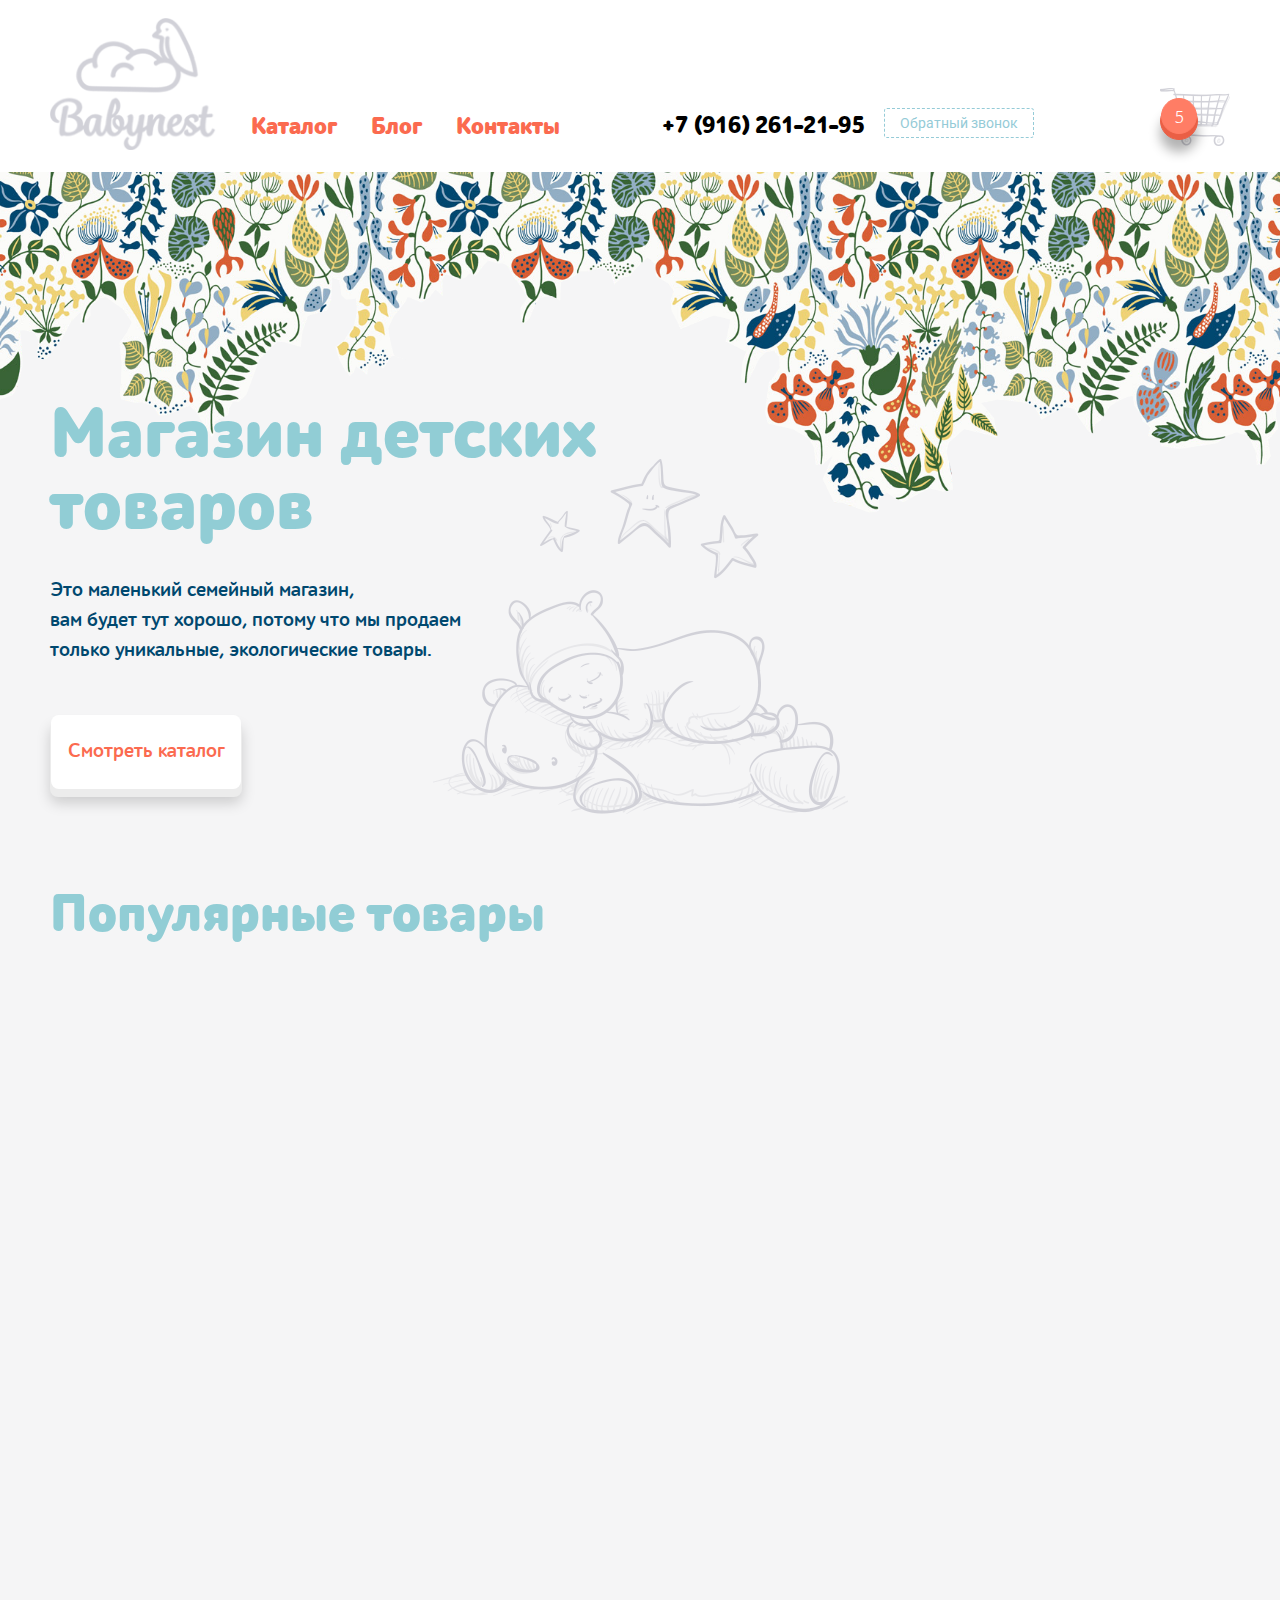
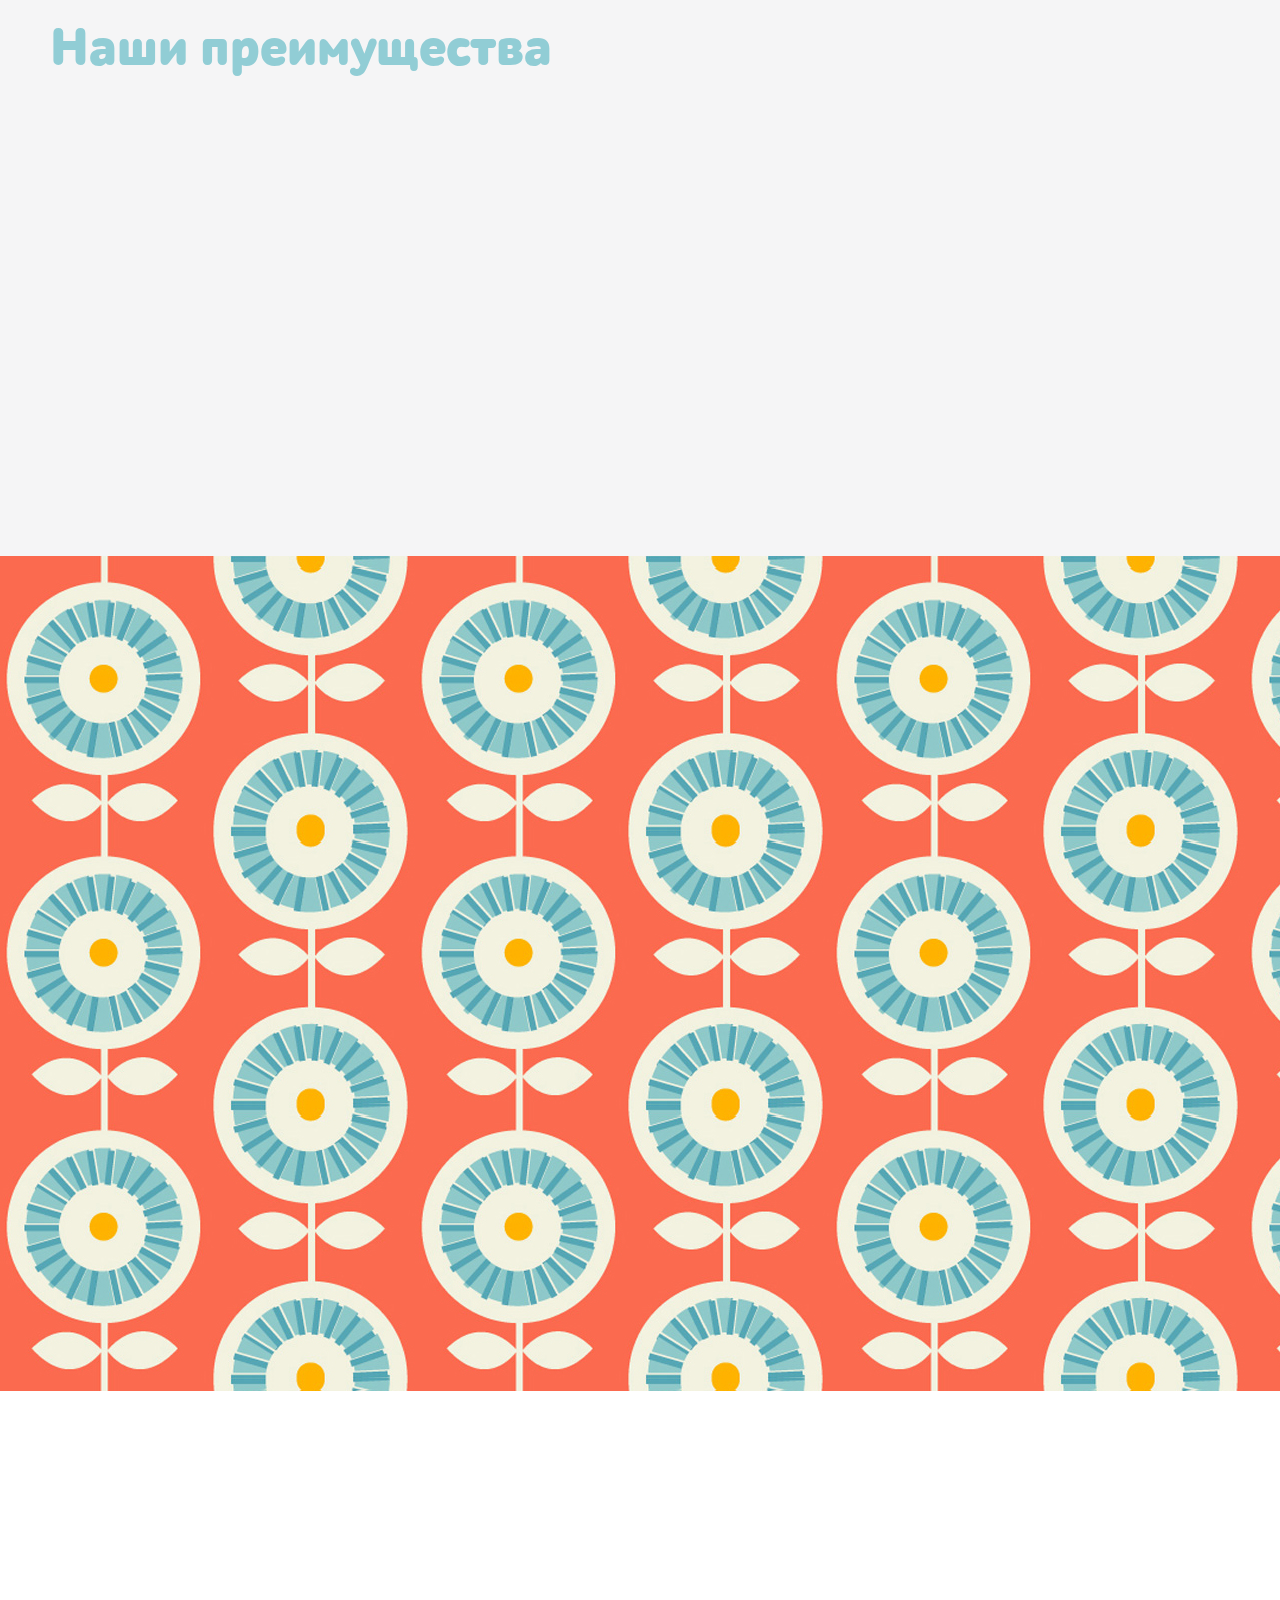
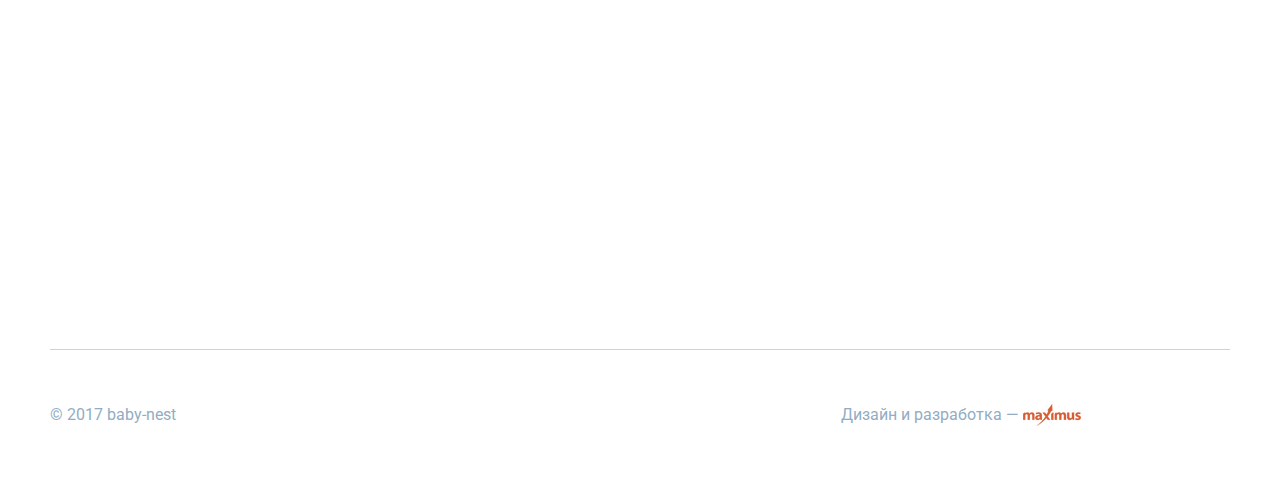
==== commit d530f49a: "Baby Nest" ====
--- a/index.html
+++ b/index.html
@@ -142,7 +142,7 @@
 					</div>
 
 					<div class="card-btns z-2">
-						<a href="#" class="transparent-pill">Отмена</a>
+						<a href="#" class="transparent-pill close_popup_cansel">Отмена</a>
 						<a href="#" class="white-pill"><span>Отправить</span></a>
 					</div>
 
--- a/css/style.css
+++ b/css/style.css
@@ -231,6 +231,14 @@
     color: #91cdd5;
 }
 
+h2 {
+    font-family: "ALSSchlangesans", Verdana, Arial, sans-serif;
+    font-size: 54px;
+    line-height: 59px;
+    font-weight: 900;
+    color: #91cdd5;
+}
+
 p {
     font-family: "Roboto", Verdana, Arial, sans-serif;
     font-size: 16px;
@@ -240,48 +248,6 @@
     padding: 12px 0;
 }
 
-a {
-    font-family: "Roboto", Verdana, Arial, sans-serif;
-    font-size: 16px;
-    line-height: 24px;
-    font-weight: normal;
-    color: #fb6a4f;
-     text-decoration: none;
-    -webkit-transition-property: color;
-    -webkit-transition-duration: .3s;
-    -webkit-transition-timing-function: ease;
-
-    -moz-transition-property: color;
-    -moz-transition-duration: .3s;
-    -moz-transition-timing-function: ease;
-
-    -ms-transition-property: color;
-    -ms-transition-duration: .3s;
-    -ms-transition-timing-function: ease;
-
-    -o-transition-property: color;
-    -o-transition-duration: .3s;
-    -o-transition-timing-function: ease;
-
-    transition-property: color;
-    transition-duration: .3s;
-    transition-timing-function: ease;
-}
-
-a:link,
-a:visited {
-    color: #fb6a4f;
-}
-
-a.active,
-a:active {
-    color: #92cdd3;
-}
-
-a:hover {
-    color: #92cdd3;
-}
-
 p.date {
     font-weight: bold;
 }
@@ -327,6 +293,10 @@
 
 li {
     list-style: none;
+}
+
+a {
+    text-decoration: none;
 }
 
 img {
@@ -932,6 +902,7 @@
 }
 
 .moving_bg {
+    /*display: none;*/
     display: block;
     height: 100%;
     width: 110%;
@@ -1085,45 +1056,38 @@
     position: relative;
     top: -7px;
     background: rgba(255, 255, 255, 1);
-    font-family: "ALSSchlangesans", Verdana, Arial, sans-serif;
-    font-size: 20px;
-    line-height: 30px;
-    font-weight: bold;
-    color: #fb6a4f;
     -webkit-border-radius: 8px;
     -moz-border-radius: 8px;
     -ms-border-radius: 8px;
     -o-border-radius: 8px;
     border-radius: 8px;
 
-    -webkit-transition-property: background, color;
+    -webkit-transition-property: background;
     -webkit-transition-duration: .3s;
     -webkit-transition-timing-function: ease;
 
-    -moz-transition-property: background, color;
+    -moz-transition-property: background;
     -moz-transition-duration: .3s;
     -moz-transition-timing-function: ease;
 
-    -ms-transition-property: background, color;
+    -ms-transition-property: background;
     -ms-transition-duration: .3s;
     -ms-transition-timing-function: ease;
 
-    -o-transition-property: background, color;
+    -o-transition-property: background;
     -o-transition-duration: .3s;
     -o-transition-timing-function: ease;
 
-    transition-property: background, color;
+    transition-property: background;
     transition-duration: .3s;
     transition-timing-function: ease;
 }
 
 .white-pill:hover span {
-    color: #ffffff;
     background: rgba(145, 205, 213, 1);
 }
 
 .white-pill:active span {
-    color: #ffffff;
     top: -2px;
 }
 
@@ -1212,6 +1176,7 @@
     padding: 30px 0 0 0;
 }
 
+
 .main-slider-box {
     width: 100%;
     height: 645px;
@@ -1220,11 +1185,11 @@
 
 .main-slider {
     height: 645px;
+    margin: 0;
 }
 
 .main-slider .promo-block .slide {
     height: 510px;
-    margin: 0;
 }
 
 .main-slider .promo-block .promo-block-content {
@@ -1356,13 +1321,14 @@
     padding: 3px 0;
 }
 
-.main-slider .promo-block.slide .desktop-img {
-    display: block;
-}
-
-.main-slider .promo-block.slide .resp-img {
+.promo-block .desktop-img {
+    display: block;
+}
+
+.promo-block .resp-img {
     display: none;
 }
+
 
 /*-- /Section 2 Main Page --*/
 
@@ -1378,7 +1344,7 @@
 .advantages-thumbnails .icon-box {
     display: block;
     width: 100%;
-    height: 250px;
+    height: 260px;
     overflow: hidden;
     margin: 2px 0 19px 0;
 }
@@ -1388,7 +1354,7 @@
     height: auto;
     width: auto;
     position: relative;
-    top: 0;
+    top: 10px;
     -webkit-animation: vertical_float_elem_two 3s infinite;
     -moz-animation:    vertical_float_elem_two 3s infinite;
     -o-animation:      vertical_float_elem_two 3s infinite;
@@ -1397,57 +1363,57 @@
 
 @keyframes vertical_float_elem_two {
     0% {
-        top: 0px;
+        top: 10px;
     }
 
     50% {
-        top: 15px;
+        top: -5px;
     }
 
     100% {
-        top: 0px;
+        top: 10px;
     }
 }
 
 @-webkit-keyframes vertical_float_elem_two {
     0% {
-        top: 0px;
+        top: 10px;
     }
 
     50% {
-        top: 15px;
+        top: -5px;
     }
 
     100% {
-        top: 0px;
+        top: 10px;
     }
 }
 
 @-moz-keyframes vertical_float_elem_two {
     0% {
-        top: 0px;
+        top: 10px;
     }
 
     50% {
-        top: 15px;
+        top: -5px;
     }
 
     100% {
-        top: 0px;
+        top: 10px;
     }
 }
 
 @-o-keyframes vertical_float_elem_two {
     0% {
-        top: 0px;
+        top: 10px;
     }
 
     50% {
-        top: 15px;
+        top: -5px;
     }
 
     100% {
-        top: 0px;
+        top: 10px;
     }
 }
 
@@ -1575,16 +1541,16 @@
 .choise-form-block .checkbox-block {
     width: 21%;
     padding: 0 1%;
-    margin: 24px 0 10px 0;
+    margin: 20px 0 10px 0;
 }
 
 .checkbox-block label {
     font-family: "ALSSchlangesans", Verdana, Arial, sans-serif;
     font-size: 18px;
-    line-height: 23px;
+    line-height: 30px;
     font-weight: bold;
     color: #ffffff;
-    padding: 19px 0 0 61px;
+    padding: 17px 0 0 61px;
     position: relative;
 }
 
@@ -1904,6 +1870,14 @@
     min-height: 100%;
 }
 
+.blog-slider img.desktop-img {
+    display: block;
+}
+
+.blog-slider img.resp-img {
+    display: none;
+}
+
 .blog-slider-pagination {
     position: absolute;
     bottom: 35px;
@@ -1914,6 +1888,10 @@
 /*-- /Section 1 Blog Inner --*/
 
 /*-- Section 1 Good Page --*/
+
+.card-block-sect {
+    overflow: hidden;
+}
 
 .card-block-sect {
     overflow: hidden;
@@ -1952,11 +1930,6 @@
 .card-block .inner {
     position: relative;
     z-index: 2;    
-}
-
-.card-block .col {
-    display: inline-block;
-    vertical-align: top;
 }
 
 .card-block .col-1 {
@@ -2205,6 +2178,14 @@
     min-height: 100%;
 }
 
+.photos-slider img.desktop-img {
+    display: block;
+}
+
+.photos-slider img.resp-img {
+    display: none;
+}
+
 .photos-slider-pagination {
     position: absolute;
     bottom: 35px;
@@ -2252,14 +2233,15 @@
     margin: 14px 0 22px 0;
 }
 
-.two-cols-item .col {
+.two-cols-item .item-col {
     display: table-cell;
     vertical-align: top;
 }
 
-.two-cols-item .col-1 {
+.two-cols-item .item-col-1 {
     width: 13%;
-    max-width: 49px;
+    /*max-width: 49px;*/
+    padding: 0 10px 0 0;
 }
 
 .two-cols-item h3 {
@@ -3816,7 +3798,6 @@
 
 }
 
-
 /*-- /Floats Elements --*/
 
 
@@ -3947,4 +3928,4 @@
     margin: 0 0 44px 0;
 }
 
-/*-- .Popups --*/
+/*-- /Popups --*/--- a/css/responsive.css
+++ b/css/responsive.css
@@ -66,6 +66,61 @@
 
 	/*-- /Header --*/
 
+	/*-- Section 1 Good Page --*/
+
+	.card-block {
+
+	}
+
+	.card-block .inner {
+
+	}
+
+	.card-block .inner .col-2 {
+		float: none;
+		width: 100%;
+	}
+
+	.card-block .inner .col-1 {
+		float: none;
+		width: 100%;
+	}
+
+	.good-slider {
+	    width: 100%;
+	    height: 570px;
+	    margin: 0;
+	}
+
+	.choise-box {
+	    display: inline-block;
+	    vertical-align: top;
+	    margin: 12px 2% 12px 0;
+	}
+
+	.select-box {
+		padding: 5px 0 0 0;
+	}
+
+	/*-- /Section 1 Good Page --*/
+
+	/*-- Section 2 Good Page --*/
+
+	.two-cols-box .col-1,
+	.two-cols-box .col-2 {
+		display: block;
+		width: 100%;
+		padding: 0;
+	}
+
+	.two-cols-item .col {
+	    display: table-cell;
+	    vertical-align: top;
+	    /*width: auto;*/
+	}
+
+	/*-- /Section 2 Good Page --*/
+
 }
 
 @media only screen and (max-width: 900px) {
@@ -112,6 +167,18 @@
 	}
 
 	/*-- /Section 1 Catalog Page --*/
+
+	/*-- Mosaik --*/
+
+	.grid-sizer {
+	    width: 49.6%;
+	}
+
+	.mosaik-thumbnails .thumbnail {
+	    width: 49.6%;
+    }
+
+	/*-- /Mosaik --*/
 
 }
 
@@ -310,6 +377,70 @@
 
 	/*-- /Section 1 Catalog Page --*/
 
+	/*-- Mosaik --*/
+
+	.mosaik-box {
+	    margin: 16px 0 26px 0;
+	}
+
+	.grid-sizer {
+	    width: 49.5%;
+	    min-width: 270px;
+	}
+
+	.mosaik-thumbnails .thumbnail {
+	    width: 49.5%;
+	    min-width: 270px;
+    }
+
+	/*-- /Mosaik --*/
+
+	/*-- Section 1 Blog Inner --*/
+
+	.blog-slider .slide {
+	    height: 380px;
+	    border: 15px solid #ffffff;
+	}
+
+	.blog-slider-pagination {
+	    bottom: 13px;
+	}
+
+	.blog-slider-pagination .slick-dots {
+		padding: 10px 0;
+	}
+
+	.slick-dots li {
+	    width: 20px;
+	    height: 20px;
+	}
+
+	/*-- /Section 1 Blog Inner --*/
+
+	/*-- Section 1 Good Page --*/
+
+	.good-slider {
+	    width: 100%;
+	    height: 370px;
+	    margin: 0;
+	}
+
+	.good-slider .slide {
+		overflow: hidden;
+		height: 370px;
+	}
+
+	.good-slider .slide img {
+	    width: 100%;
+	    height: auto;
+	}
+
+	.choise-box {
+	    margin: 5px 2% 5px 0;
+	}
+
+	/*-- /Section 1 Good Page --*/
+
 	/*-- Popups --*/
 
 	.popup {
@@ -396,6 +527,58 @@
 
     /*-- /Section 2 Main Page --*/
 
+    /*-- Mosaik --*/
+
+	.grid-sizer {
+	    width: 98%;
+	}
+
+	.mosaik-thumbnails .thumbnail {
+	    width: 98%;
+    }
+
+	/*-- /Mosaik --*/
+
+	/*-- Section 1 Good Page --*/
+
+	.good-slider {
+	    height: 310px;
+	}
+
+	.good-slider .slide {
+		height: 310px;
+	}
+
+	.card-block .col-1 {
+	    width: 42%;
+	    padding: 5px 0 0 12px;
+	}
+
+	.card-block .price-box {
+	    left: 6px;
+	}
+
+	.card-btns {
+	    margin: 31px 0;
+	}
+
+	.transparent-pill {
+	    margin: 24px 5px;
+	    padding: 15px 1%;
+	}
+
+	.card-btns a.white-pill,
+	.card-btns button.white-pill {
+	    margin: 11px 5px 7px 5px;
+	}
+
+	.white-pill span {
+	    padding: 9px 1%;
+	    top: -5px;
+	}
+
+	/*-- /Section 1 Good Page --*/
+
 	/*-- Footer --*/
 
 	.footer {
@@ -421,6 +604,11 @@
 }
 
 @media only screen and (max-width: 480px) {
+
+	h1 {
+	    font-size: 52px;
+	    line-height: 54px;
+	}
 
 	h2 {
 	    font-size: 40px;
@@ -583,6 +771,129 @@
 
 	/*-- /Section 2 Catalog Page --*/
 
+	/*-- Mosaik --*/
+
+	.grid-sizer {
+	    width: 100%;	}
+
+	.mosaik-thumbnails .thumbnail {
+	    width: 100%;
+    }
+
+	/*-- /Mosaik --*/
+
+	/*-- Section 1 Blog Inner --*/
+
+	.blog-slider img.desktop-img {
+	    display: none;
+	}
+
+	.blog-slider img.resp-img {
+	    display: block;
+	}
+
+	/*-- /Section 1 Blog Inner --*/
+
+	/*-- Section 1 Good Page --*/
+
+	.card-block {
+	    border: 15px solid #ffffff;
+	}
+
+	.card-block .col-2 {
+	    padding: 12px 0 0 0;
+	}
+
+	.good-slider {
+	    height: 260px;
+	}
+
+	.good-slider .slide {
+		height: 260px;
+	}
+
+	.good-slider-pagination {
+	    padding: 10px 37px 10px 0;
+	}
+
+	.card-block h1 {
+	    font-size: 44px;
+	    line-height: 46px;
+	}
+
+	.select2-container {
+	    min-width: 230px !important;
+	}
+
+	/*-- /Section 1 Good Page --*/
+
+	/*-- Section 1 Good Page --*/
+
+	.card-block-sect {
+	    padding: 30px 0 24px 0;
+	}
+
+	.photos-slider .slide {
+	    height: 310px;
+	}
+
+	.photos-slider-box {
+	    border: 15px solid #ffffff;
+	}
+
+	.photos-slider img.desktop-img {
+	    display: none;
+	}
+
+	.photos-slider img.resp-img {
+	    display: block;
+	}
+
+	/*-- /Section 1 Good Page --*/
+
+	/*-- Section 2 Good Page --*/
+
+	.bottom-shadow .row {
+	    padding-bottom: 20px;
+	}
+
+	.two-cols-item h3 {
+	    font-size: 23px;
+	    line-height: 23px;
+	}
+
+	.two-cols-item .item-col {
+		display: block;
+		text-align: center;
+	}
+
+	.two-cols-item .item-col-1 {
+		width: 100%;
+	    padding: 10px 0px 20px 0;
+	}
+
+	.two-cols-item .icon-box {
+	    width: 100px;
+	    height: 100px;
+	    margin: 6px auto;
+	    padding: 0;
+	}
+
+	.use-descripts li {
+	    margin: 20px 20px 10px 20px;
+	}
+
+	.use-descripts .tooltip {
+	    min-width: 160px;
+	    top: -23px;
+	}
+
+	.use-descripts li .tooltip.visibility {
+	    top: -37px;
+	}
+
+	/*-- /Section 2 Good Page --*/
+
 	/*-- Popups --*/
 
 	.popup {
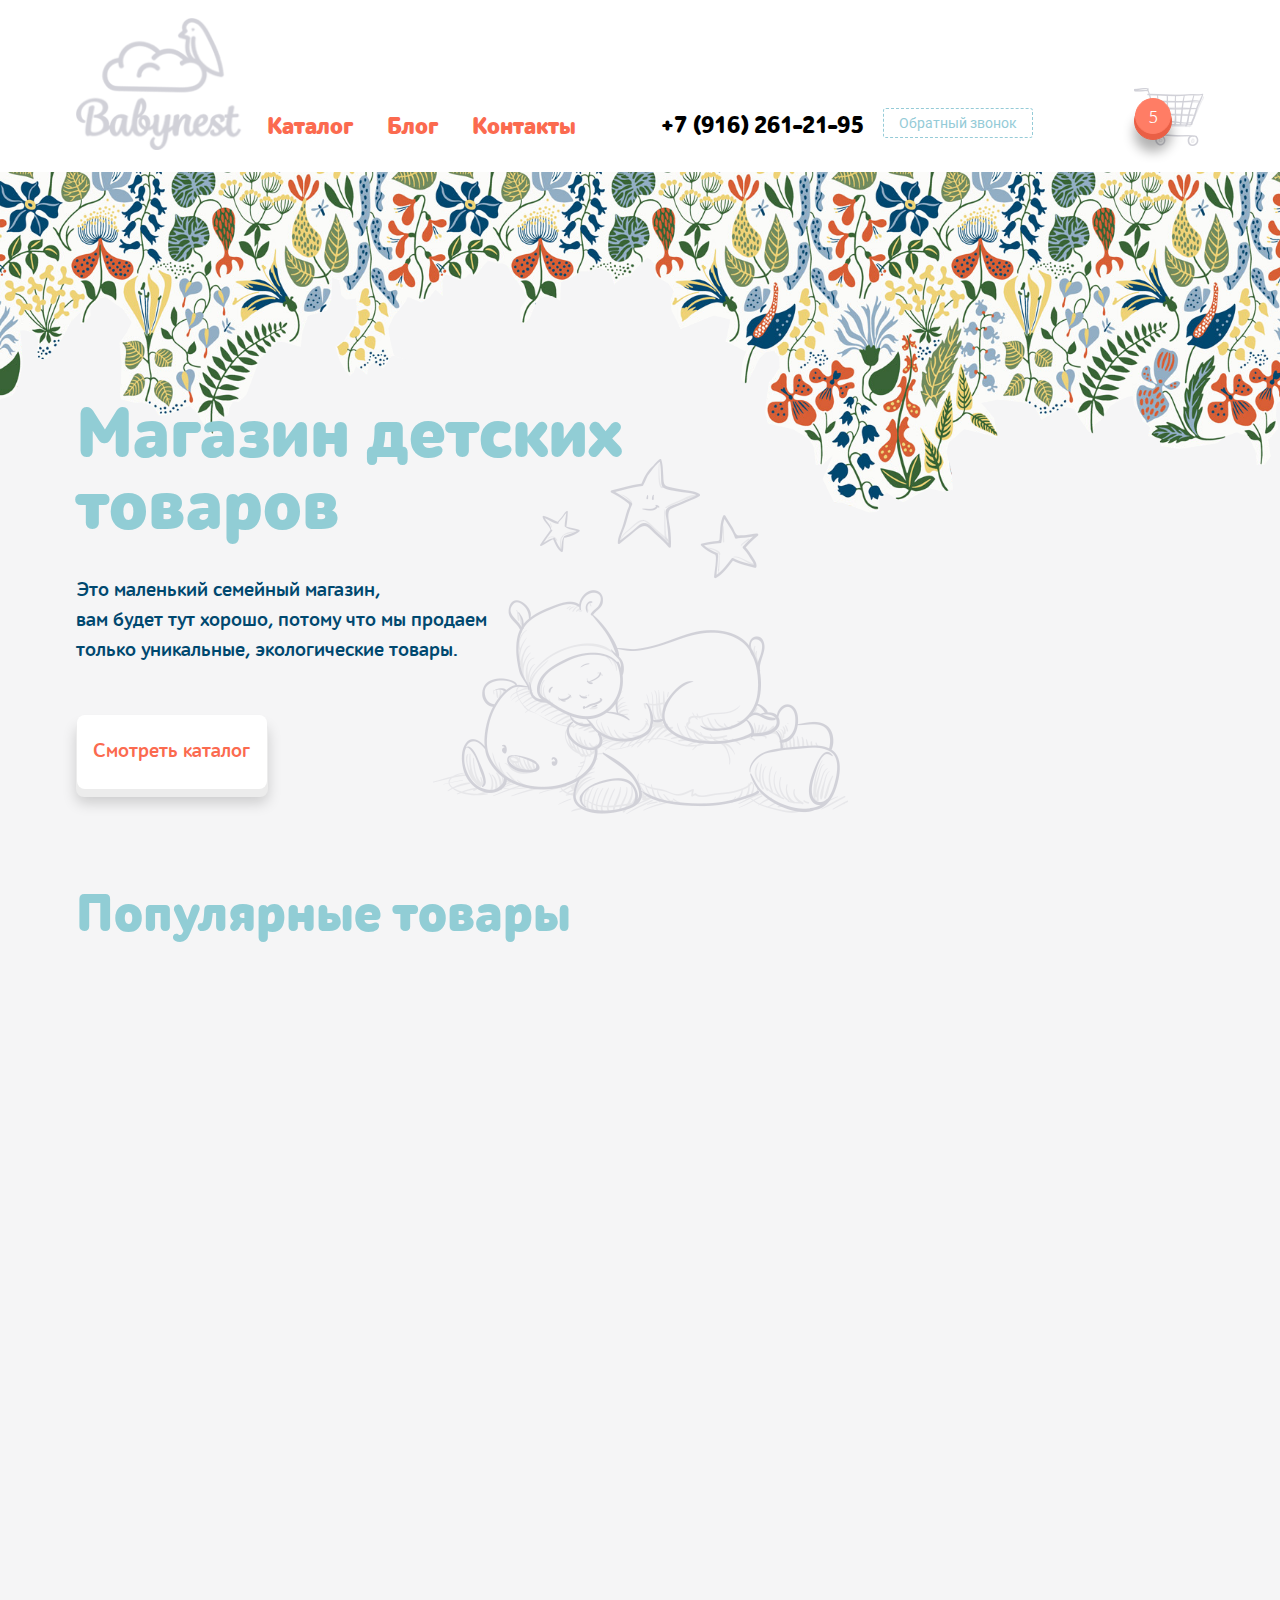
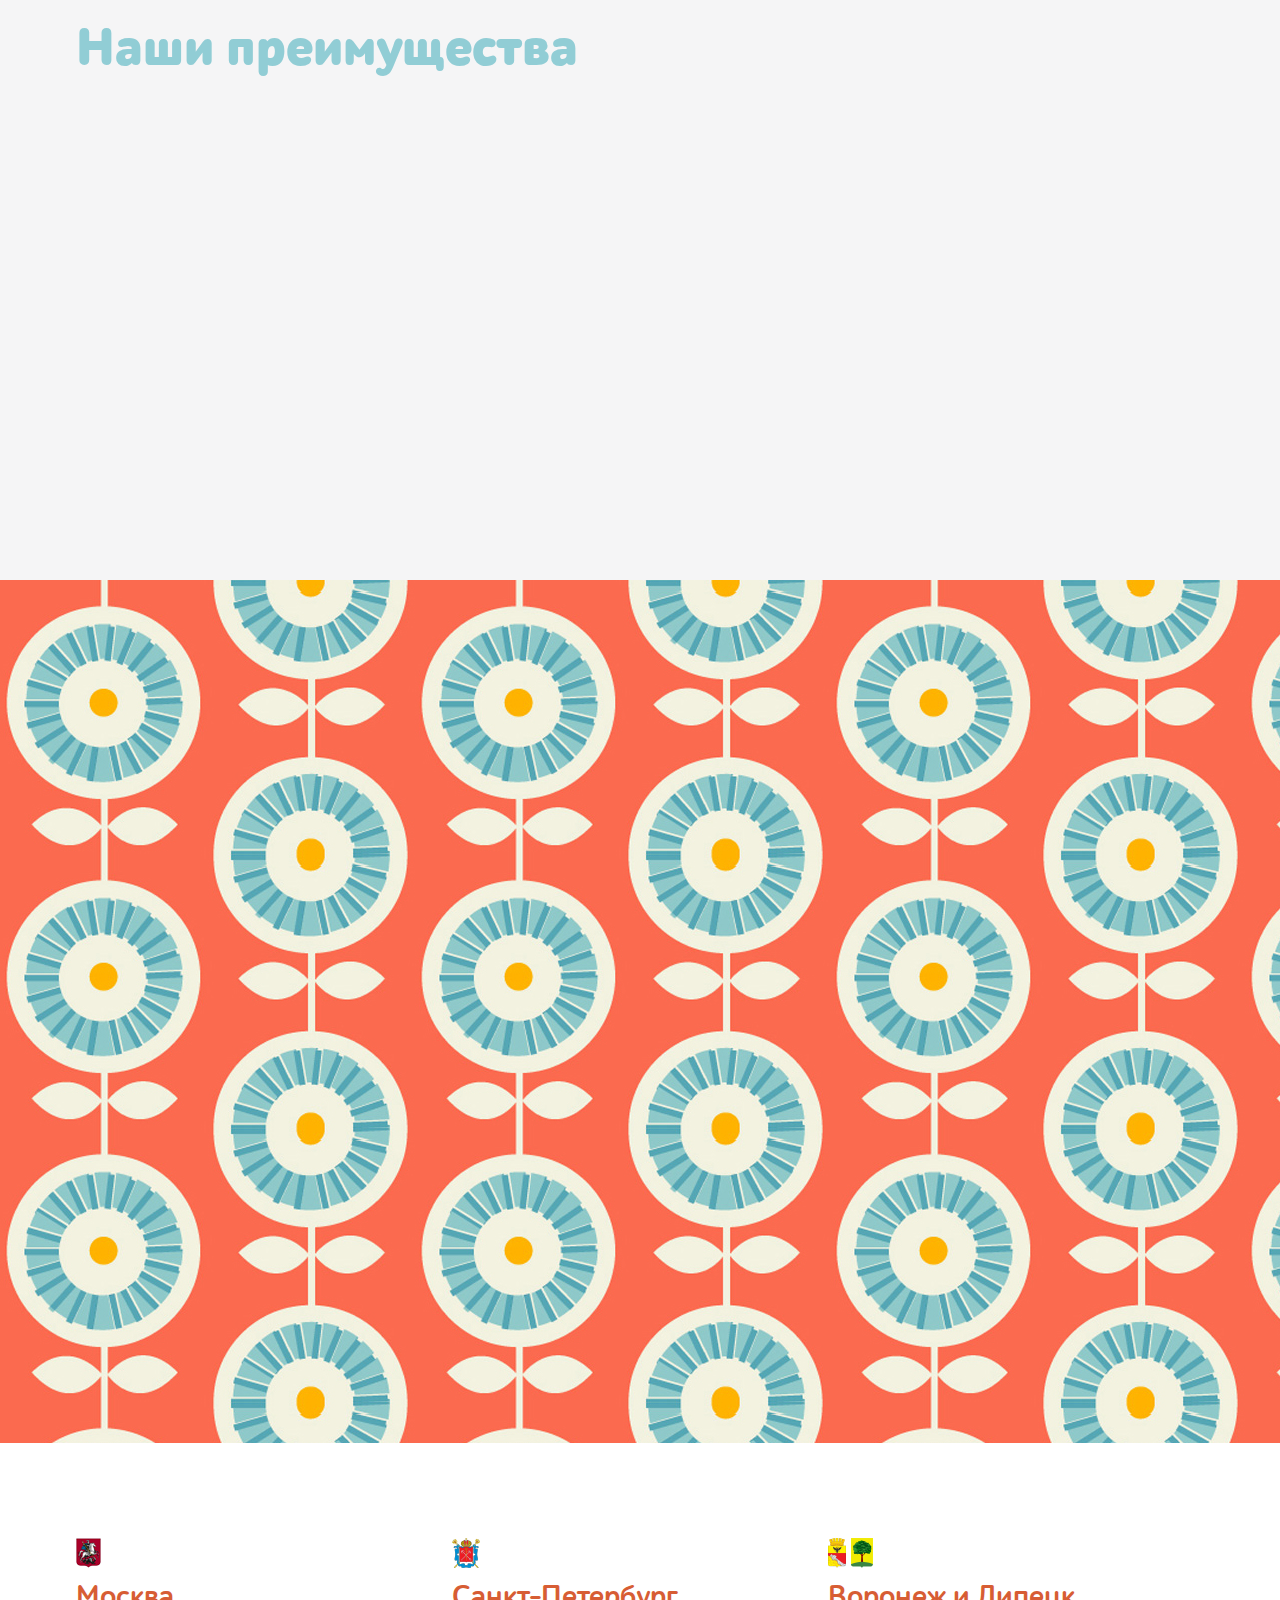
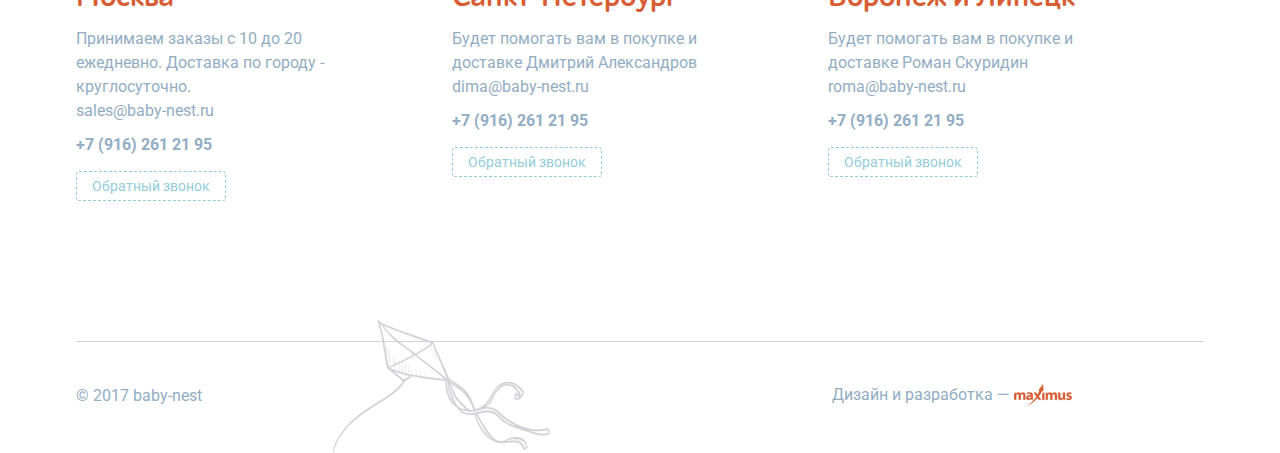
==== commit c65578bc: "Baby Nest" ====
--- a/index.html
+++ b/index.html
@@ -379,7 +379,7 @@
 						<div class="thumbnails contacts-thumbnails offset-ziro">
 							
 							<div class="thumbnail">
-								<div class="inner wow fadeInDown">
+								<div class="inner">
 									<div>
 										<div class="city-coat-box">
 											<img src="img/contacts/city_coat_01.png" alt="">
@@ -390,13 +390,13 @@
 										<p>Принимаем заказы с 10 до 20 ежедневно. Доставка по городу - круглосуточно.<br /> <a href="mailto:sales@baby-nest.ru">sales@baby-nest.ru</a></p>
 										<a href="tel:+79162612195" class="contact-th-link">+7 (916) 261 21 95</a>
 										<br />
-										<button type="button" class="call-back-btn">Обратный звонок</button>
-									</div>
-								</div>
-							</div>
-
-							<div class="thumbnail">
-								<div class="inner wow fadeInDown">
+										<button type="button" class="call-back-btn show_popup" data-popup = "callback_popup">Обратный звонок</button>
+									</div>
+								</div>
+							</div>
+
+							<div class="thumbnail">
+								<div class="inner">
 									<div>
 										<div class="city-coat-box">
 											<img src="img/contacts/city_coat_02.png" alt="">
@@ -407,13 +407,13 @@
 										<p>Будет помогать вам в покупке и доставке Дмитрий Александров<br /> <a href="mailto:dima@baby-nest.ru">dima@baby-nest.ru</a></p>
 										<a href="tel:+79162612195" class="contact-th-link">+7 (916) 261 21 95</a>
 										<br />
-										<button type="button" class="call-back-btn">Обратный звонок</button>
-									</div>
-								</div>
-							</div>
-
-							<div class="thumbnail">
-								<div class="inner wow fadeInDown">
+										<button type="button" class="call-back-btn show_popup" data-popup = "callback_popup">Обратный звонок</button>
+									</div>
+								</div>
+							</div>
+
+							<div class="thumbnail">
+								<div class="inner">
 									<div>
 										<div class="city-coat-box">
 											<img src="img/contacts/city_coat_03.png" alt="">
@@ -427,7 +427,7 @@
 										<p>Будет помогать вам в покупке и доставке Роман Скуридин<br /> <a href="mailto:sales@baby-nest.ru">roma@baby-nest.ru</a></p>
 										<a href="tel:+79162612195" class="contact-th-link">+7 (916) 261 21 95</a>
 										<br />
-										<button type="button" class="call-back-btn">Обратный звонок</button>
+										<button type="button" class="call-back-btn show_popup" data-popup = "callback_popup">Обратный звонок</button>
 									</div>
 								</div>
 							</div>
--- a/css/style.css
+++ b/css/style.css
@@ -231,10 +231,10 @@
     color: #91cdd5;
 }
 
-h2 {
+h3 {
     font-family: "ALSSchlangesans", Verdana, Arial, sans-serif;
-    font-size: 54px;
-    line-height: 59px;
+    font-size: 30px;
+    line-height: 38px;
     font-weight: 900;
     color: #91cdd5;
 }
@@ -1478,6 +1478,130 @@
 }
 
 /*-- /Section 4 Main Page --*/
+
+/*-- Section 5 Main Page --*/
+
+.contacts-sect {
+    background: rgba(255, 255, 255, 1);
+    padding: 40px 0 30px 0;
+}
+
+.contacts-thumbnails {
+    /*padding: 75px 0 69px 0;*/
+    padding: 30px 0;
+}
+
+.contacts-thumbnails .thumbnail {
+    display: inline-block;
+    vertical-align: top;
+    width: 33.33%;
+    padding: 20px 6% 25px 0;
+}
+
+.city-coat-box {
+    display: inline-block;
+    vertical-align: top;
+    margin: 5px 5px 5px 0;
+}
+
+.city-coat-box img {
+    display: block;
+    width: auto;
+    height: auto;
+}
+
+.contacts-th-contacts .p-1 {
+    font-family: "ALSSchlangesans", Verdana, Arial, sans-serif;
+    font-size: 30px;
+    line-height: 37px;
+    font-weight: bold;
+    color: #d75d34;
+    padding: 7px 0 5px 0;
+}
+
+.contacts-th-contacts p {
+    font-family: "Roboto", Verdana, Arial, sans-serif;
+    font-size: 16px;
+    line-height: 24px;
+    font-weight: normal;
+    color: #92adc3;
+    padding: 5px 0;
+}
+
+.contacts-th-contacts p a {
+    font-family: "Roboto", Verdana, Arial, sans-serif;
+    font-size: 16px;
+    line-height: 24px;
+    font-weight: normal;
+    color: #92adc3;
+    text-decoration: none;
+}
+
+.contacts-th-contacts p a:link,
+.contacts-th-contacts p a:visited {
+    text-decoration: none;
+}
+
+.contacts-th-contacts p a.active,
+.contacts-th-contacts p a:active {
+    text-decoration: underline;
+}
+
+.contacts-th-contacts p a:hover {
+    text-decoration: underline;
+}
+
+.contact-th-link {
+    display: inline-block;
+    vertical-align: top;
+    font-family: "Roboto", Verdana, Arial, sans-serif;
+    font-size: 16px;
+    line-height: 24px;
+    font-weight: bold;
+    color: #92adc3;
+    margin: 5px 0;
+
+    -webkit-transition-property: color;
+    -webkit-transition-duration: .3s;
+    -webkit-transition-timing-function: ease;
+
+    -moz-transition-property: color;
+    -moz-transition-duration: .3s;
+    -moz-transition-timing-function: ease;
+
+    -ms-transition-property: color;
+    -ms-transition-duration: .3s;
+    -ms-transition-timing-function: ease;
+
+    -o-transition-property: color;
+    -o-transition-duration: .3s;
+    -o-transition-timing-function: ease;
+
+    transition-property: color;
+    transition-duration: .3s;
+    transition-timing-function: ease;
+}
+
+.contact-th-link:link,
+.contact-th-link:visited {
+    color: #92adc3;
+}
+
+.contact-th-link.active,
+.contact-th-link:active {
+    color: #d75d34;
+}
+
+.contact-th-link:hover {
+    color: #d75d34;
+}
+
+.contacts-th-contacts .call-back-btn {
+    margin: 9px 0;
+}
+
+/*-- /Section 5 Main Page --*/
+
 
 /*-- Section 1 Catalog Page --*/
 
@@ -2382,7 +2506,7 @@
     padding: 0;
 }
 
-/*-- Section 2 Good Page --*/
+/*-- /Section 2 Good Page --*/
 
 /*-- Section 3 Good Page --*/
 
@@ -2544,6 +2668,10 @@
     padding: 5px 0;
 }
 
+.table-inner {
+    min-width: 540px;
+}
+
 .bascket-row {
     display: table;
     width: 100%;
@@ -2573,6 +2701,7 @@
 
 .bascket-row .cell-3 {
     width: 13%;
+    padding: 0 12px 0 1%;
     text-align: right;
 }
 
@@ -2583,6 +2712,7 @@
 
 .bascket-row .cell-5 {
     width: 11%;
+    padding: 0 12px 0 1%;
     text-align: right;
 }
 
@@ -2987,6 +3117,8 @@
 }
 
 .radio-box label {
+    display: inline-block;
+    vertical-align: top;
     font-family: "ALSSchlangesans", Verdana, Arial, sans-serif;
     font-size: 18px;
     line-height: 24px;
@@ -3120,126 +3252,27 @@
 }
 
 .footer {
+    padding: 0 0 25px 0;
     background: rgba(255, 255, 255, 1);
-    padding: 0 0 25px 0;
-}
-
-.contacts-sect {
-    background: rgba(255, 255, 255, 1);
-    padding: 40px 0 30px 0;
-}
-
-.contacts-thumbnails {
-    padding: 75px 0 69px 0;
-}
-
-.contacts-thumbnails .thumbnail {
-    display: inline-block;
-    vertical-align: top;
-    width: 33.33%;
-    padding: 20px 6% 25px 0;
-}
-
-.city-coat-box {
-    display: inline-block;
-    vertical-align: top;
-    margin: 5px 5px 5px 0;
-}
-
-.city-coat-box img {
-    display: block;
-    width: auto;
-    height: auto;
-}
-
-.contacts-th-contacts .p-1 {
-    font-family: "ALSSchlangesans", Verdana, Arial, sans-serif;
-    font-size: 30px;
-    line-height: 37px;
-    font-weight: bold;
-    color: #d75d34;
-    padding: 7px 0 5px 0;
-}
-
-.contacts-th-contacts p {
-    font-family: "Roboto", Verdana, Arial, sans-serif;
-    font-size: 16px;
-    line-height: 24px;
-    font-weight: normal;
-    color: #92adc3;
-    padding: 5px 0;
-}
-
-.contacts-th-contacts p a {
-    font-family: "Roboto", Verdana, Arial, sans-serif;
-    font-size: 16px;
-    line-height: 24px;
-    font-weight: normal;
-    color: #92adc3;
-    text-decoration: none;
-}
-
-.contacts-th-contacts p a:link,
-.contacts-th-contacts p a:visited {
-    text-decoration: none;
-}
-
-.contacts-th-contacts p a.active,
-.contacts-th-contacts p a:active {
-    text-decoration: underline;
-}
-
-.contacts-th-contacts p a:hover {
-    text-decoration: underline;
-}
-
-.contact-th-link {
-    display: inline-block;
-    vertical-align: top;
-    font-family: "Roboto", Verdana, Arial, sans-serif;
-    font-size: 16px;
-    line-height: 24px;
-    font-weight: bold;
-    color: #92adc3;
-    margin: 5px 0;
-
-    -webkit-transition-property: color;
-    -webkit-transition-duration: .3s;
-    -webkit-transition-timing-function: ease;
-
-    -moz-transition-property: color;
-    -moz-transition-duration: .3s;
-    -moz-transition-timing-function: ease;
-
-    -ms-transition-property: color;
-    -ms-transition-duration: .3s;
-    -ms-transition-timing-function: ease;
-
-    -o-transition-property: color;
-    -o-transition-duration: .3s;
-    -o-transition-timing-function: ease;
-
-    transition-property: color;
-    transition-duration: .3s;
-    transition-timing-function: ease;
-}
-
-.contact-th-link:link,
-.contact-th-link:visited {
-    color: #92adc3;
-}
-
-.contact-th-link.active,
-.contact-th-link:active {
-    color: #d75d34;
-}
-
-.contact-th-link:hover {
-    color: #d75d34;
-}
-
-.contacts-th-contacts .call-back-btn {
-    margin: 9px 0;
+}
+
+.footer:before {
+    display: block;
+    content: "";
+    width: 217px;
+    height: 133px;
+    position: absolute;
+    bottom: 0;
+    left: 26%;
+    background-image: url(../img/footer_shape.png);
+    background-repeat: no-repeat;
+    background-size: 100%;
+    background-position: center;
+}
+
+.footer .row {
+    position: relative;
+    z-index: 2;
 }
 
 .socials-list {
@@ -3338,6 +3371,7 @@
     line-height: 24px;
     font-weight: normal;
     color: #92adc3;
+    padding: 0;
 }
 
 .maximus {
--- a/css/responsive.css
+++ b/css/responsive.css
@@ -1,4 +1,8 @@
 @media only screen and (max-width: 1280px) {
+	
+	.row {
+		padding: 0 2%;
+	}
 
 	/*-- Header --*/
 
@@ -12,14 +16,49 @@
 
 	/*-- /Header --*/
 
+	/*-- Section 2 Good Page --*/
+
+	.use-descripts {
+	    padding: 0 80px 0 0;
+	}
+
+	/*-- /Section 2 Good Page --*/
+
+	/*-- Section 3 Good Page --*/
+
+	.video-box {
+	    width: 899px;
+	    height: 634px;
+	    margin: -35px auto 0 auto;
+	}
+
+	.video-box .inner {
+	    width: 550px;
+	    height: 393px;
+	    top: 83px;
+	    left: 280px;
+	}
+
+	.video-box iframe {
+	    width: 549px;
+	    height: 392px;
+	}
+
+	/*-- /Section 3 Good Page --*/
+
+	/*-- Section 1 Contacts Page --*/
+
+	.contacts-thumbnails.contacts-page .thumbnail.th-3 {
+	    margin-top: 35px;
+	    left: -5%;
+	}
+
+	/*-- /Section 1 Contacts Page --*/
+
 }
 
 
 @media only screen and (max-width: 1024px) {
-
-	.row {
-		padding: 0 2%;
-	}
 
 	/*-- Header --*/
 
@@ -67,14 +106,6 @@
 	/*-- /Header --*/
 
 	/*-- Section 1 Good Page --*/
-
-	.card-block {
-
-	}
-
-	.card-block .inner {
-
-	}
 
 	.card-block .inner .col-2 {
 		float: none;
@@ -116,10 +147,61 @@
 	.two-cols-item .col {
 	    display: table-cell;
 	    vertical-align: top;
-	    /*width: auto;*/
 	}
 
 	/*-- /Section 2 Good Page --*/
+
+	/*-- Section 3 Good Page --*/
+
+	.video-box {
+	    width: 866px;
+	    height: 611px;
+	}
+
+	.video-box .inner {
+	    width: 498px;
+	    height: 350px;
+	    top: 101px;
+	    left: 280px;
+	}
+
+	.video-box iframe {
+	    width: 498px;
+	    height: 350px;
+	}
+
+	/*-- /Section 3 Good Page --*/
+
+	/*-- Section 1 Contacts Page --*/
+
+	.contacts-block {
+		margin: 0 0 30px 0;
+	}
+
+	.contacts-thumbnails.contacts-page .thumbnail.th-2 {
+	    margin-top: 376px;
+		position: relative;
+		left: -65px;
+	}
+
+	.contacts-thumbnails.contacts-page .thumbnail.th-3 {
+        margin-top: 55px;
+	    position: relative;
+	    left: -13%;
+	}
+
+	.thumbnails.contacts-page .thumbnail .inner {
+	    min-width: 280px;
+	    min-height: 280px;
+	}
+
+	.contacts_lines {
+	    width: 79%;
+	    top: 12%;
+	    left: 8%;
+	}
+
+	/*-- /Section 1 Contacts Page --*/
 
 }
 
@@ -179,6 +261,86 @@
     }
 
 	/*-- /Mosaik --*/
+
+	/*-- Section 3 Good Page --*/
+
+	.video-box {
+	    width: 705px;
+	    height: 494px;
+	}
+
+	.video-box .inner {
+	    width: 413px;
+	    height: 302px;
+	    top: 68px;
+	    left: 223px;
+	}
+
+	.video-box iframe {
+		width: 413px;
+		height: 301px;
+	}
+
+	/*-- /Section 3 Good Page --*/
+
+	/*-- Section 1 Bsket Page --*/
+
+	.bascket-header .cell-1,
+	.bascket-row .cell-1 {
+	    width: 17%;
+	}
+
+	.bascket-header .cell-2,
+	.bascket-row .cell-2 {
+	    width: 19%;
+	}
+
+	.bascket-header .cell-3,
+	.bascket-row .cell-3 {
+	    width: 15%;
+	}
+
+	.bascket-header .cell-4 ,
+	.bascket-row .cell-4 {
+	    width: 23%;
+	    padding: 0 1% 0 2%;
+	    text-align: right;
+	}
+
+	.bascket-header .cell-5,
+	.bascket-row .cell-5 {
+	    width: 15%;
+	}
+
+	.bascket-header .cell-6,
+	.bascket-row .cell-6 {
+	    width: 11%;
+	}
+
+	.bascket-row .cell-2 p {
+		font-size: 16px;
+		line-height: 17px;
+	}
+
+	.bascket-row .cell-3 p input {
+	   font-size: 26px;
+	    line-height: 29px;
+	}
+
+	.bascket-row .cell-5 p input {
+	   font-size: 26px;
+	    line-height: 29px;
+	}
+
+	/*-- .Section 1 Bsket Page --*/
+
+	/*-- Section 1 Contacts Page --*/
+
+	.contacts_lines {
+	    top: 14%;
+	}
+
+	/*-- /Section 1 Contacts Page --*/
 
 }
 
@@ -441,6 +603,114 @@
 
 	/*-- /Section 1 Good Page --*/
 
+	/*-- Section 3 Good Page --*/
+
+	.video-box {
+	    width: 100%;
+	    height: 360px;
+	    margin: 30px 0;
+	    background: none;
+	}
+
+	.video-box .inner {
+		width: 98%;
+		max-width: 446px;
+		height: 332px;
+	    margin: 0 auto;
+	    top: 0;
+	    left: 0;
+	}
+
+	.video-box iframe {
+		width: 98%;
+	    max-width: 446px;
+	    height: 332px;
+	}
+
+	/*-- /Section 3 Good Page --*/
+
+	/*-- Section 1 Bsket Page --*/
+
+	.good-card .good-card-item:nth-child(1) {
+	    border: 15px solid #ffffff;
+	}
+
+	.good-card .bascket-sect {
+	    padding: 26px 1% 30px 1%;
+	}
+
+	.choise-count {
+	    width: 100px;
+	}
+
+	.choise-count button[type="button"] {
+	    width: 22px;
+	}
+
+	.bascket-row.total-row .cell-1 {
+	    width: 71%;
+	}
+
+	.bascket-row.total-row .cell-2 {
+	    width: 18%;
+	}
+
+	.good-card .good-card-item {
+	    border: 15px solid #ffffff;
+	    padding: 26px 1% 18px 1%;
+	}
+
+	.form-box .col-1 {
+	    width: 100%;
+	    padding: 0;
+	}
+
+	.form-box .col-2 {
+	    width: 100%;
+	    padding: 14px 3% 0 0;
+	}
+
+	.radio_btns-block {
+	    padding: 0 0 12px 0;
+	}
+
+	.radio_btns-block h3 + .radio-box {
+	    margin: 13px 0 0 0;
+	}
+
+	/*-- .Section 1 Bsket Page --*/
+
+	/*-- Section 1 Contacts Page --*/
+
+	.contacts-block {
+		margin: 0 0 10px 0;
+	}
+
+	.contacts-thumbnails.contacts-page .thumbnail {
+	    width: 100%;
+	    margin: 20px auto !important;
+	    left: 0 !important;
+	}
+
+	.contacts_lines {
+	    display: none;
+	}
+
+	.float-elem-16 {
+	    top: 39%;
+	    left: 12px;
+	}
+
+	.float-elem-13 {
+	    left: 2%;
+	}
+
+	.float-elem-14 {
+		display: none;
+	}
+
+	/*-- /Section 1 Contacts Page --*/
+
 	/*-- Popups --*/
 
 	.popup {
@@ -582,7 +852,11 @@
 	/*-- Footer --*/
 
 	.footer {
-	    padding: 0 0 5px 0;
+	    padding: 0 0 15px 0;
+	}
+
+	.footer:before {
+		display: none;
 	}
 
 	.footer .bottom-row .col-1,
@@ -596,7 +870,11 @@
 	}
 
 	.footer .bottom-row .col {
-	    padding: 0 0 5px 0;
+	    padding: 4px 0;
+	}
+
+	.footer .bottom-row p {
+	    padding: 5px;
 	}
 
 	/*-- /Footer --*/
